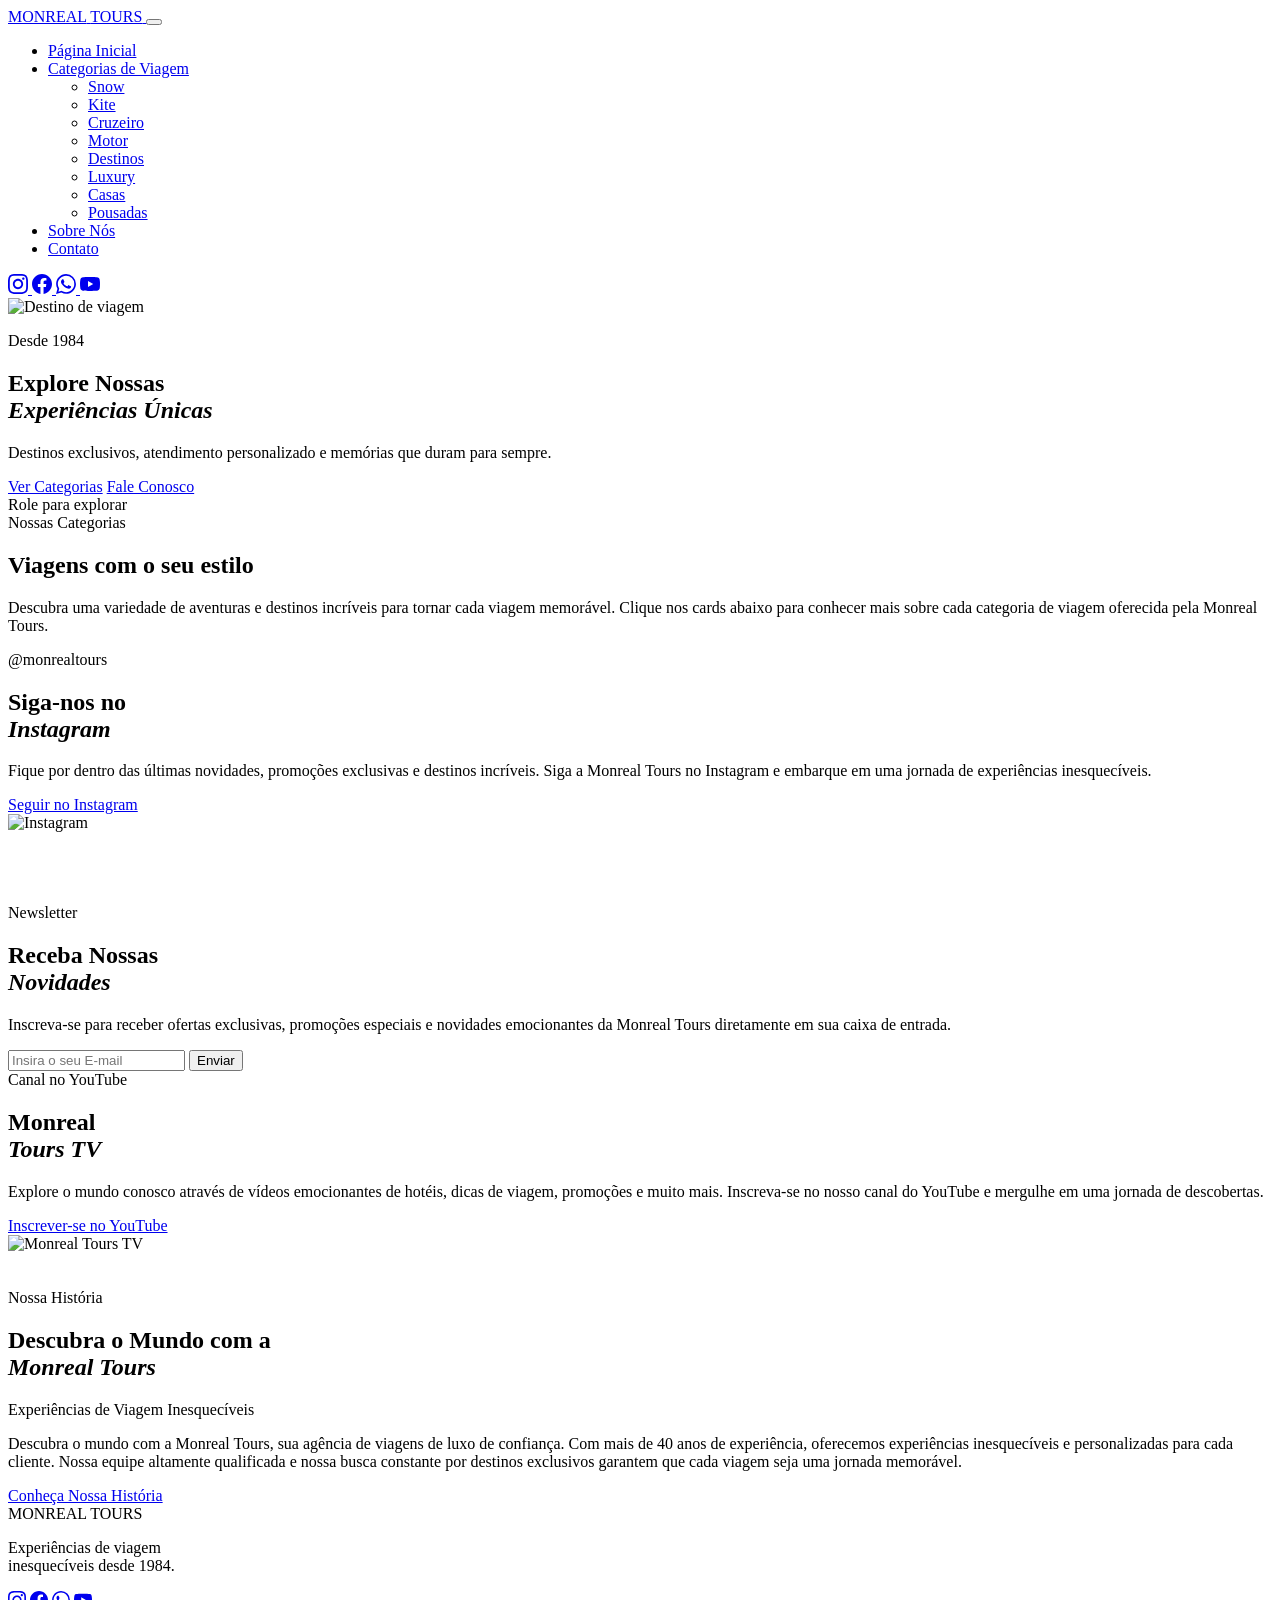
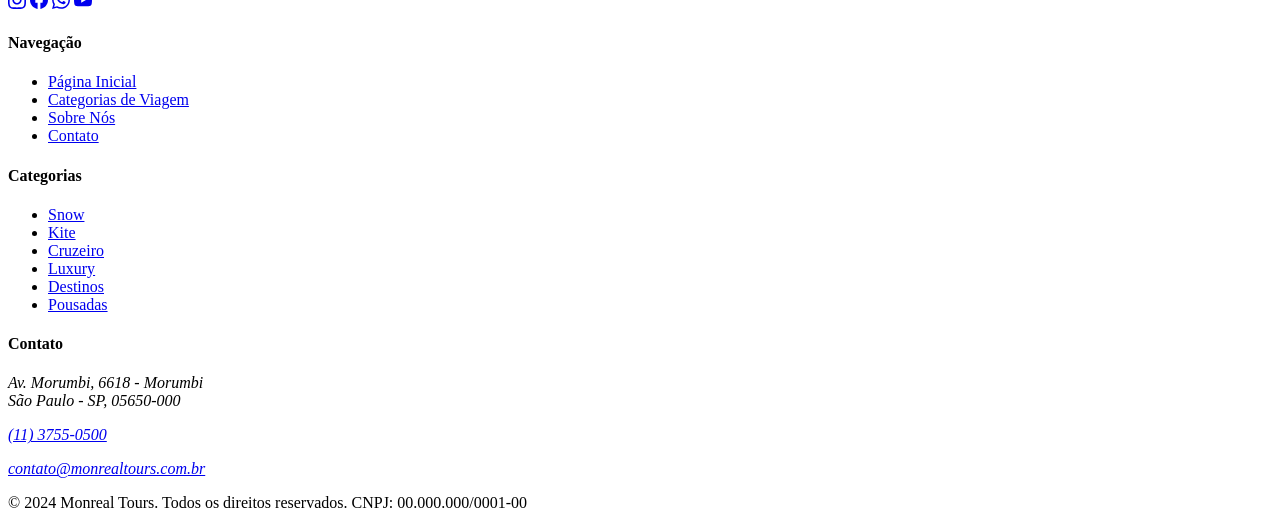
==== index.html @ c7194fc1 "Add files via upload" ====
<!DOCTYPE html>
<html lang="pt-BR">
<head>
  <meta charset="UTF-8" />
  <meta name="viewport" content="width=device-width, initial-scale=1.0" />
  <title>Monreal Tours – Experiências de Viagem Inesquecíveis</title>
  <link rel="preconnect" href="https://fonts.googleapis.com" />
  <link rel="preconnect" href="https://fonts.gstatic.com" crossorigin />
  <link href="https://fonts.googleapis.com/css2?family=Cormorant+Garamond:ital,wght@0,300;0,400;0,600;0,700;1,300;1,400&family=DM+Sans:opsz,wght@9..40,300;9..40,400;9..40,500;9..40,600&display=swap" rel="stylesheet" />
  <link rel="stylesheet" href="assets/css/style.css" />
</head>
<body>

  <!-- NAVBAR -->
  <nav class="navbar" id="navbar">
    <div class="nav-container">
      <a href="index.html" class="nav-logo">
        <span class="logo-text">MONREAL</span>
        <span class="logo-sub">TOURS</span>
      </a>
      <button class="nav-toggle" id="navToggle" aria-label="Menu">
        <span></span><span></span><span></span>
      </button>
      <ul class="nav-links" id="navLinks">
        <li><a href="index.html" class="active">Página Inicial</a></li>
        <li class="has-dropdown">
          <a href="categorias.html">Categorias de Viagem</a>
          <ul class="dropdown">
            <li><a href="categoria.html?cat=snow">Snow</a></li>
            <li><a href="categoria.html?cat=kite">Kite</a></li>
            <li><a href="categoria.html?cat=cruzeiro">Cruzeiro</a></li>
            <li><a href="categoria.html?cat=motor">Motor</a></li>
            <li><a href="categoria.html?cat=destinos">Destinos</a></li>
            <li><a href="categoria.html?cat=luxury">Luxury</a></li>
            <li><a href="categoria.html?cat=casas">Casas</a></li>
            <li><a href="categoria.html?cat=pousadas">Pousadas</a></li>
          </ul>
        </li>
        <li><a href="sobre.html">Sobre Nós</a></li>
        <li><a href="contato.html">Contato</a></li>
      </ul>
      <div class="nav-social">
        <a href="#" aria-label="Instagram" class="social-icon">
          <svg width="20" height="20" viewBox="0 0 24 24" fill="currentColor"><path d="M12 2.163c3.204 0 3.584.012 4.85.07 3.252.148 4.771 1.691 4.919 4.919.058 1.265.069 1.645.069 4.849 0 3.205-.012 3.584-.069 4.849-.149 3.225-1.664 4.771-4.919 4.919-1.266.058-1.644.07-4.85.07-3.204 0-3.584-.012-4.849-.07-3.26-.149-4.771-1.699-4.919-4.92-.058-1.265-.07-1.644-.07-4.849 0-3.204.013-3.583.07-4.849.149-3.227 1.664-4.771 4.919-4.919 1.266-.057 1.645-.069 4.849-.069zm0-2.163c-3.259 0-3.667.014-4.947.072-4.358.2-6.78 2.618-6.98 6.98-.059 1.281-.073 1.689-.073 4.948 0 3.259.014 3.668.072 4.948.2 4.358 2.618 6.78 6.98 6.98 1.281.058 1.689.072 4.948.072 3.259 0 3.668-.014 4.948-.072 4.354-.2 6.782-2.618 6.979-6.98.059-1.28.073-1.689.073-4.948 0-3.259-.014-3.667-.072-4.947-.196-4.354-2.617-6.78-6.979-6.98-1.281-.059-1.69-.073-4.949-.073zm0 5.838c-3.403 0-6.162 2.759-6.162 6.162s2.759 6.163 6.162 6.163 6.162-2.759 6.162-6.163c0-3.403-2.759-6.162-6.162-6.162zm0 10.162c-2.209 0-4-1.79-4-4 0-2.209 1.791-4 4-4s4 1.791 4 4c0 2.21-1.791 4-4 4zm6.406-11.845c-.796 0-1.441.645-1.441 1.44s.645 1.44 1.441 1.44c.795 0 1.439-.645 1.439-1.44s-.644-1.44-1.439-1.44z"/></svg>
        </a>
        <a href="#" aria-label="Facebook" class="social-icon">
          <svg width="20" height="20" viewBox="0 0 24 24" fill="currentColor"><path d="M24 12.073c0-6.627-5.373-12-12-12s-12 5.373-12 12c0 5.99 4.388 10.954 10.125 11.854v-8.385H7.078v-3.47h3.047V9.43c0-3.007 1.792-4.669 4.533-4.669 1.312 0 2.686.235 2.686.235v2.953H15.83c-1.491 0-1.956.925-1.956 1.874v2.25h3.328l-.532 3.47h-2.796v8.385C19.612 23.027 24 18.062 24 12.073z"/></svg>
        </a>
        <a href="https://wa.me/5511000000000" aria-label="WhatsApp" class="social-icon">
          <svg width="20" height="20" viewBox="0 0 24 24" fill="currentColor"><path d="M17.472 14.382c-.297-.149-1.758-.867-2.03-.967-.273-.099-.471-.148-.67.15-.197.297-.767.966-.94 1.164-.173.199-.347.223-.644.075-.297-.15-1.255-.463-2.39-1.475-.883-.788-1.48-1.761-1.653-2.059-.173-.297-.018-.458.13-.606.134-.133.298-.347.446-.52.149-.174.198-.298.298-.497.099-.198.05-.371-.025-.52-.075-.149-.669-1.612-.916-2.207-.242-.579-.487-.5-.669-.51-.173-.008-.371-.01-.57-.01-.198 0-.52.074-.792.372-.272.297-1.04 1.016-1.04 2.479 0 1.462 1.065 2.875 1.213 3.074.149.198 2.096 3.2 5.077 4.487.709.306 1.262.489 1.694.625.712.227 1.36.195 1.871.118.571-.085 1.758-.719 2.006-1.413.248-.694.248-1.289.173-1.413-.074-.124-.272-.198-.57-.347m-5.421 7.403h-.004a9.87 9.87 0 01-5.031-1.378l-.361-.214-3.741.982.998-3.648-.235-.374a9.86 9.86 0 01-1.51-5.26c.001-5.45 4.436-9.884 9.888-9.884 2.64 0 5.122 1.03 6.988 2.898a9.825 9.825 0 012.893 6.994c-.003 5.45-4.437 9.884-9.885 9.884m8.413-18.297A11.815 11.815 0 0012.05 0C5.495 0 .16 5.335.157 11.892c0 2.096.547 4.142 1.588 5.945L.057 24l6.305-1.654a11.882 11.882 0 005.683 1.448h.005c6.554 0 11.89-5.335 11.893-11.893a11.821 11.821 0 00-3.48-8.413z"/></svg>
        </a>
        <a href="#" aria-label="YouTube" class="social-icon">
          <svg width="20" height="20" viewBox="0 0 24 24" fill="currentColor"><path d="M23.495 6.205a3.007 3.007 0 0 0-2.088-2.088c-1.87-.501-9.396-.501-9.396-.501s-7.507-.01-9.396.501A3.007 3.007 0 0 0 .527 6.205a31.247 31.247 0 0 0-.522 5.805 31.247 31.247 0 0 0 .522 5.783 3.007 3.007 0 0 0 2.088 2.088c1.868.502 9.396.502 9.396.502s7.506 0 9.396-.502a3.007 3.007 0 0 0 2.088-2.088 31.247 31.247 0 0 0 .5-5.783 31.247 31.247 0 0 0-.5-5.805zM9.609 15.601V8.408l6.264 3.602z"/></svg>
        </a>
      </div>
    </div>
  </nav>

  <!-- HERO BANNER -->
  <section class="hero">
    <div class="hero-bg">
      <img src="https://images.unsplash.com/photo-1506905925346-21bda4d32df4?w=1800&q=80" alt="Destino de viagem" class="hero-img" />
      <div class="hero-overlay"></div>
    </div>
    <div class="hero-content">
      <p class="hero-eyebrow">Desde 1984</p>
      <h1 class="hero-title">Explore Nossas<br /><em>Experiências Únicas</em></h1>
      <p class="hero-subtitle">Destinos exclusivos, atendimento personalizado e memórias que duram para sempre.</p>
      <div class="hero-actions">
        <a href="categorias.html" class="btn btn-primary">Ver Categorias</a>
        <a href="contato.html" class="btn btn-ghost">Fale Conosco</a>
      </div>
    </div>
    <div class="hero-scroll-hint">
      <span>Role para explorar</span>
      <div class="scroll-line"></div>
    </div>
  </section>

  <!-- SECTION: ESTILOS DE VIAGEM -->
  <section class="section section-travel-styles">
    <div class="container">
      <div class="section-header">
        <div class="section-label">Nossas Categorias</div>
        <h2 class="section-title">Viagens com o seu estilo</h2>
        <p class="section-desc">Descubra uma variedade de aventuras e destinos incríveis para tornar cada viagem memorável. Clique nos cards abaixo para conhecer mais sobre cada categoria de viagem oferecida pela Monreal Tours.</p>
      </div>
      <div class="cards-grid" id="categoriesGrid">
        <!-- Cards populados via JS / futuramente via CMS -->
      </div>
    </div>
  </section>

  <!-- SECTION: INSTAGRAM -->
  <section class="section section-instagram">
    <div class="instagram-bg"></div>
    <div class="container">
      <div class="instagram-layout">
        <div class="instagram-text">
          <div class="section-label light">@monrealtours</div>
          <h2 class="section-title light">Siga-nos no<br /><em>Instagram</em></h2>
          <p class="section-desc light">Fique por dentro das últimas novidades, promoções exclusivas e destinos incríveis. Siga a Monreal Tours no Instagram e embarque em uma jornada de experiências inesquecíveis.</p>
          <a href="https://instagram.com/monrealtours" target="_blank" class="btn btn-outline-light">Seguir no Instagram</a>
        </div>
        <div class="instagram-mockup">
          <div class="phone-frame">
            <div class="phone-screen">
              <img src="https://images.unsplash.com/photo-1476514525535-07fb3b4ae5f1?w=400&q=80" alt="Instagram" />
            </div>
          </div>
          <div class="instagram-grid">
            <div class="ig-photo"><img src="https://images.unsplash.com/photo-1469521669194-babb45599def?w=300&q=80" alt="" /></div>
            <div class="ig-photo"><img src="https://images.unsplash.com/photo-1514890547357-a9ee288728e0?w=300&q=80" alt="" /></div>
            <div class="ig-photo"><img src="https://images.unsplash.com/photo-1488085061387-422e29b40080?w=300&q=80" alt="" /></div>
          </div>
        </div>
      </div>
    </div>
  </section>

  <!-- SECTION: NEWSLETTER -->
  <section class="section section-newsletter">
    <div class="newsletter-collage">
      <img src="https://images.unsplash.com/photo-1548574505-5e239809ee19?w=400&q=80" alt="" class="collage-img" style="--r:0deg;--x:0%;--y:10%" />
      <img src="https://images.unsplash.com/photo-1524492412937-b28074a5d7da?w=300&q=80" alt="" class="collage-img" style="--r:3deg;--x:5%;--y:0%" />
      <img src="https://images.unsplash.com/photo-1502602898657-3e91760cbb34?w=300&q=80" alt="" class="collage-img" style="--r:-2deg;--x:3%;--y:5%" />
    </div>
    <div class="newsletter-content">
      <div class="section-label">Newsletter</div>
      <h2 class="section-title">Receba Nossas<br /><em>Novidades</em></h2>
      <p class="section-desc">Inscreva-se para receber ofertas exclusivas, promoções especiais e novidades emocionantes da Monreal Tours diretamente em sua caixa de entrada.</p>
      <form class="newsletter-form" onsubmit="handleNewsletter(event)">
        <div class="form-row">
          <input type="email" placeholder="Insira o seu E-mail" required class="form-input" />
          <button type="submit" class="btn btn-primary">Enviar</button>
        </div>
      </form>
    </div>
  </section>

  <!-- SECTION: YOUTUBE -->
  <section class="section section-youtube">
    <div class="container">
      <div class="youtube-layout">
        <div class="youtube-text">
          <div class="section-label">Canal no YouTube</div>
          <h2 class="section-title">Monreal<br /><em>Tours TV</em></h2>
          <p class="section-desc">Explore o mundo conosco através de vídeos emocionantes de hotéis, dicas de viagem, promoções e muito mais. Inscreva-se no nosso canal do YouTube e mergulhe em uma jornada de descobertas.</p>
          <a href="https://youtube.com/@monrealtours" target="_blank" class="btn btn-primary">Inscrever-se no YouTube</a>
        </div>
        <div class="youtube-mockup">
          <div class="laptop-frame">
            <div class="laptop-screen">
              <img src="https://images.unsplash.com/photo-1611162616475-46b635cb6868?w=800&q=80" alt="Monreal Tours TV" />
              <div class="play-overlay">
                <div class="play-btn">
                  <svg width="32" height="32" viewBox="0 0 24 24" fill="white"><path d="M8 5v14l11-7z"/></svg>
                </div>
              </div>
            </div>
          </div>
        </div>
      </div>
    </div>
  </section>

  <!-- SECTION: SOBRE (CTA) -->
  <section class="section section-about-cta">
    <div class="container">
      <div class="about-cta-inner">
        <div class="section-label">Nossa História</div>
        <h2 class="section-title centered">Descubra o Mundo com a<br /><em>Monreal Tours</em></h2>
        <p class="section-subtitle centered">Experiências de Viagem Inesquecíveis</p>
        <p class="section-desc centered">Descubra o mundo com a Monreal Tours, sua agência de viagens de luxo de confiança. Com mais de 40 anos de experiência, oferecemos experiências inesquecíveis e personalizadas para cada cliente. Nossa equipe altamente qualificada e nossa busca constante por destinos exclusivos garantem que cada viagem seja uma jornada memorável.</p>
        <a href="sobre.html" class="btn btn-primary">Conheça Nossa História</a>
      </div>
    </div>
  </section>

  <!-- FOOTER -->
  <footer class="footer">
    <div class="footer-container">
      <div class="footer-brand">
        <div class="footer-logo">
          <span class="logo-text">MONREAL</span>
          <span class="logo-sub">TOURS</span>
        </div>
        <p class="footer-tagline">Experiências de viagem<br />inesquecíveis desde 1984.</p>
        <div class="footer-social">
          <a href="#" aria-label="Instagram" class="social-icon"><svg width="18" height="18" viewBox="0 0 24 24" fill="currentColor"><path d="M12 2.163c3.204 0 3.584.012 4.85.07 3.252.148 4.771 1.691 4.919 4.919.058 1.265.069 1.645.069 4.849 0 3.205-.012 3.584-.069 4.849-.149 3.225-1.664 4.771-4.919 4.919-1.266.058-1.644.07-4.85.07-3.204 0-3.584-.012-4.849-.07-3.26-.149-4.771-1.699-4.919-4.92-.058-1.265-.07-1.644-.07-4.849 0-3.204.013-3.583.07-4.849.149-3.227 1.664-4.771 4.919-4.919 1.266-.057 1.645-.069 4.849-.069zm0-2.163c-3.259 0-3.667.014-4.947.072-4.358.2-6.78 2.618-6.98 6.98-.059 1.281-.073 1.689-.073 4.948 0 3.259.014 3.668.072 4.948.2 4.358 2.618 6.78 6.98 6.98 1.281.058 1.689.072 4.948.072 3.259 0 3.668-.014 4.948-.072 4.354-.2 6.782-2.618 6.979-6.98.059-1.28.073-1.689.073-4.948 0-3.259-.014-3.667-.072-4.947-.196-4.354-2.617-6.78-6.979-6.98-1.281-.059-1.69-.073-4.949-.073zm0 5.838c-3.403 0-6.162 2.759-6.162 6.162s2.759 6.163 6.162 6.163 6.162-2.759 6.162-6.163c0-3.403-2.759-6.162-6.162-6.162zm0 10.162c-2.209 0-4-1.79-4-4 0-2.209 1.791-4 4-4s4 1.791 4 4c0 2.21-1.791 4-4 4zm6.406-11.845c-.796 0-1.441.645-1.441 1.44s.645 1.44 1.441 1.44c.795 0 1.439-.645 1.439-1.44s-.644-1.44-1.439-1.44z"/></svg></a>
          <a href="#" aria-label="Facebook" class="social-icon"><svg width="18" height="18" viewBox="0 0 24 24" fill="currentColor"><path d="M24 12.073c0-6.627-5.373-12-12-12s-12 5.373-12 12c0 5.99 4.388 10.954 10.125 11.854v-8.385H7.078v-3.47h3.047V9.43c0-3.007 1.792-4.669 4.533-4.669 1.312 0 2.686.235 2.686.235v2.953H15.83c-1.491 0-1.956.925-1.956 1.874v2.25h3.328l-.532 3.47h-2.796v8.385C19.612 23.027 24 18.062 24 12.073z"/></svg></a>
          <a href="https://wa.me/5511000000000" aria-label="WhatsApp" class="social-icon"><svg width="18" height="18" viewBox="0 0 24 24" fill="currentColor"><path d="M17.472 14.382c-.297-.149-1.758-.867-2.03-.967-.273-.099-.471-.148-.67.15-.197.297-.767.966-.94 1.164-.173.199-.347.223-.644.075-.297-.15-1.255-.463-2.39-1.475-.883-.788-1.48-1.761-1.653-2.059-.173-.297-.018-.458.13-.606.134-.133.298-.347.446-.52.149-.174.198-.298.298-.497.099-.198.05-.371-.025-.52-.075-.149-.669-1.612-.916-2.207-.242-.579-.487-.5-.669-.51-.173-.008-.371-.01-.57-.01-.198 0-.52.074-.792.372-.272.297-1.04 1.016-1.04 2.479 0 1.462 1.065 2.875 1.213 3.074.149.198 2.096 3.2 5.077 4.487.709.306 1.262.489 1.694.625.712.227 1.36.195 1.871.118.571-.085 1.758-.719 2.006-1.413.248-.694.248-1.289.173-1.413-.074-.124-.272-.198-.57-.347m-5.421 7.403h-.004a9.87 9.87 0 01-5.031-1.378l-.361-.214-3.741.982.998-3.648-.235-.374a9.86 9.86 0 01-1.51-5.26c.001-5.45 4.436-9.884 9.888-9.884 2.64 0 5.122 1.03 6.988 2.898a9.825 9.825 0 012.893 6.994c-.003 5.45-4.437 9.884-9.885 9.884m8.413-18.297A11.815 11.815 0 0012.05 0C5.495 0 .16 5.335.157 11.892c0 2.096.547 4.142 1.588 5.945L.057 24l6.305-1.654a11.882 11.882 0 005.683 1.448h.005c6.554 0 11.89-5.335 11.893-11.893a11.821 11.821 0 00-3.48-8.413z"/></svg></a>
          <a href="#" aria-label="YouTube" class="social-icon"><svg width="18" height="18" viewBox="0 0 24 24" fill="currentColor"><path d="M23.495 6.205a3.007 3.007 0 0 0-2.088-2.088c-1.87-.501-9.396-.501-9.396-.501s-7.507-.01-9.396.501A3.007 3.007 0 0 0 .527 6.205a31.247 31.247 0 0 0-.522 5.805 31.247 31.247 0 0 0 .522 5.783 3.007 3.007 0 0 0 2.088 2.088c1.868.502 9.396.502 9.396.502s7.506 0 9.396-.502a3.007 3.007 0 0 0 2.088-2.088 31.247 31.247 0 0 0 .5-5.783 31.247 31.247 0 0 0-.5-5.805zM9.609 15.601V8.408l6.264 3.602z"/></svg></a>
        </div>
      </div>
      <div class="footer-nav">
        <h4>Navegação</h4>
        <ul>
          <li><a href="index.html">Página Inicial</a></li>
          <li><a href="categorias.html">Categorias de Viagem</a></li>
          <li><a href="sobre.html">Sobre Nós</a></li>
          <li><a href="contato.html">Contato</a></li>
        </ul>
      </div>
      <div class="footer-nav">
        <h4>Categorias</h4>
        <ul>
          <li><a href="categoria.html?cat=snow">Snow</a></li>
          <li><a href="categoria.html?cat=kite">Kite</a></li>
          <li><a href="categoria.html?cat=cruzeiro">Cruzeiro</a></li>
          <li><a href="categoria.html?cat=luxury">Luxury</a></li>
          <li><a href="categoria.html?cat=destinos">Destinos</a></li>
          <li><a href="categoria.html?cat=pousadas">Pousadas</a></li>
        </ul>
      </div>
      <div class="footer-contact">
        <h4>Contato</h4>
        <address>
          <p>Av. Morumbi, 6618 - Morumbi<br />São Paulo - SP, 05650-000</p>
          <p><a href="tel:+551137550500">(11) 3755-0500</a></p>
          <p><a href="mailto:contato@monrealtours.com.br">contato@monrealtours.com.br</a></p>
        </address>
      </div>
    </div>
    <div class="footer-bottom">
      <p>© 2024 Monreal Tours. Todos os direitos reservados. CNPJ: 00.000.000/0001-00</p>
    </div>
  </footer>

  <script src="assets/js/data.js"></script>
  <script src="assets/js/main.js"></script>
</body>
</html>
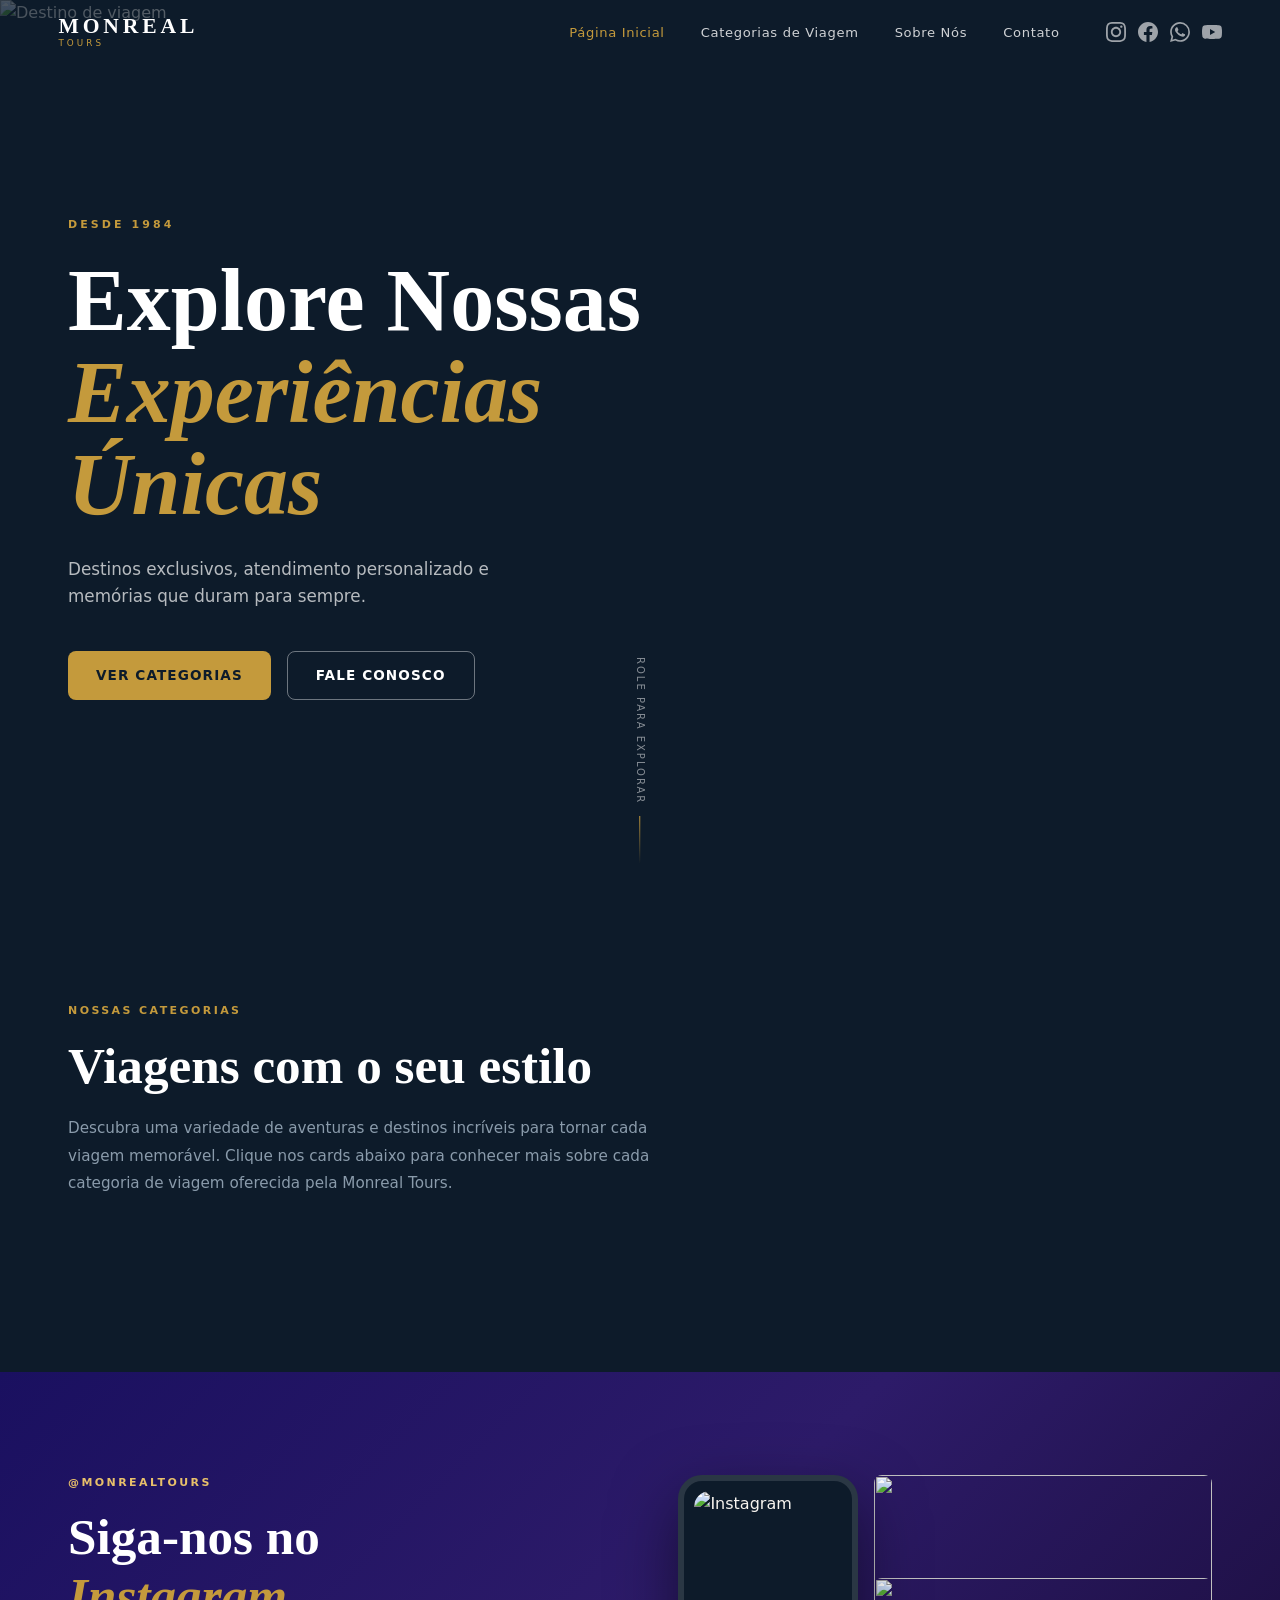
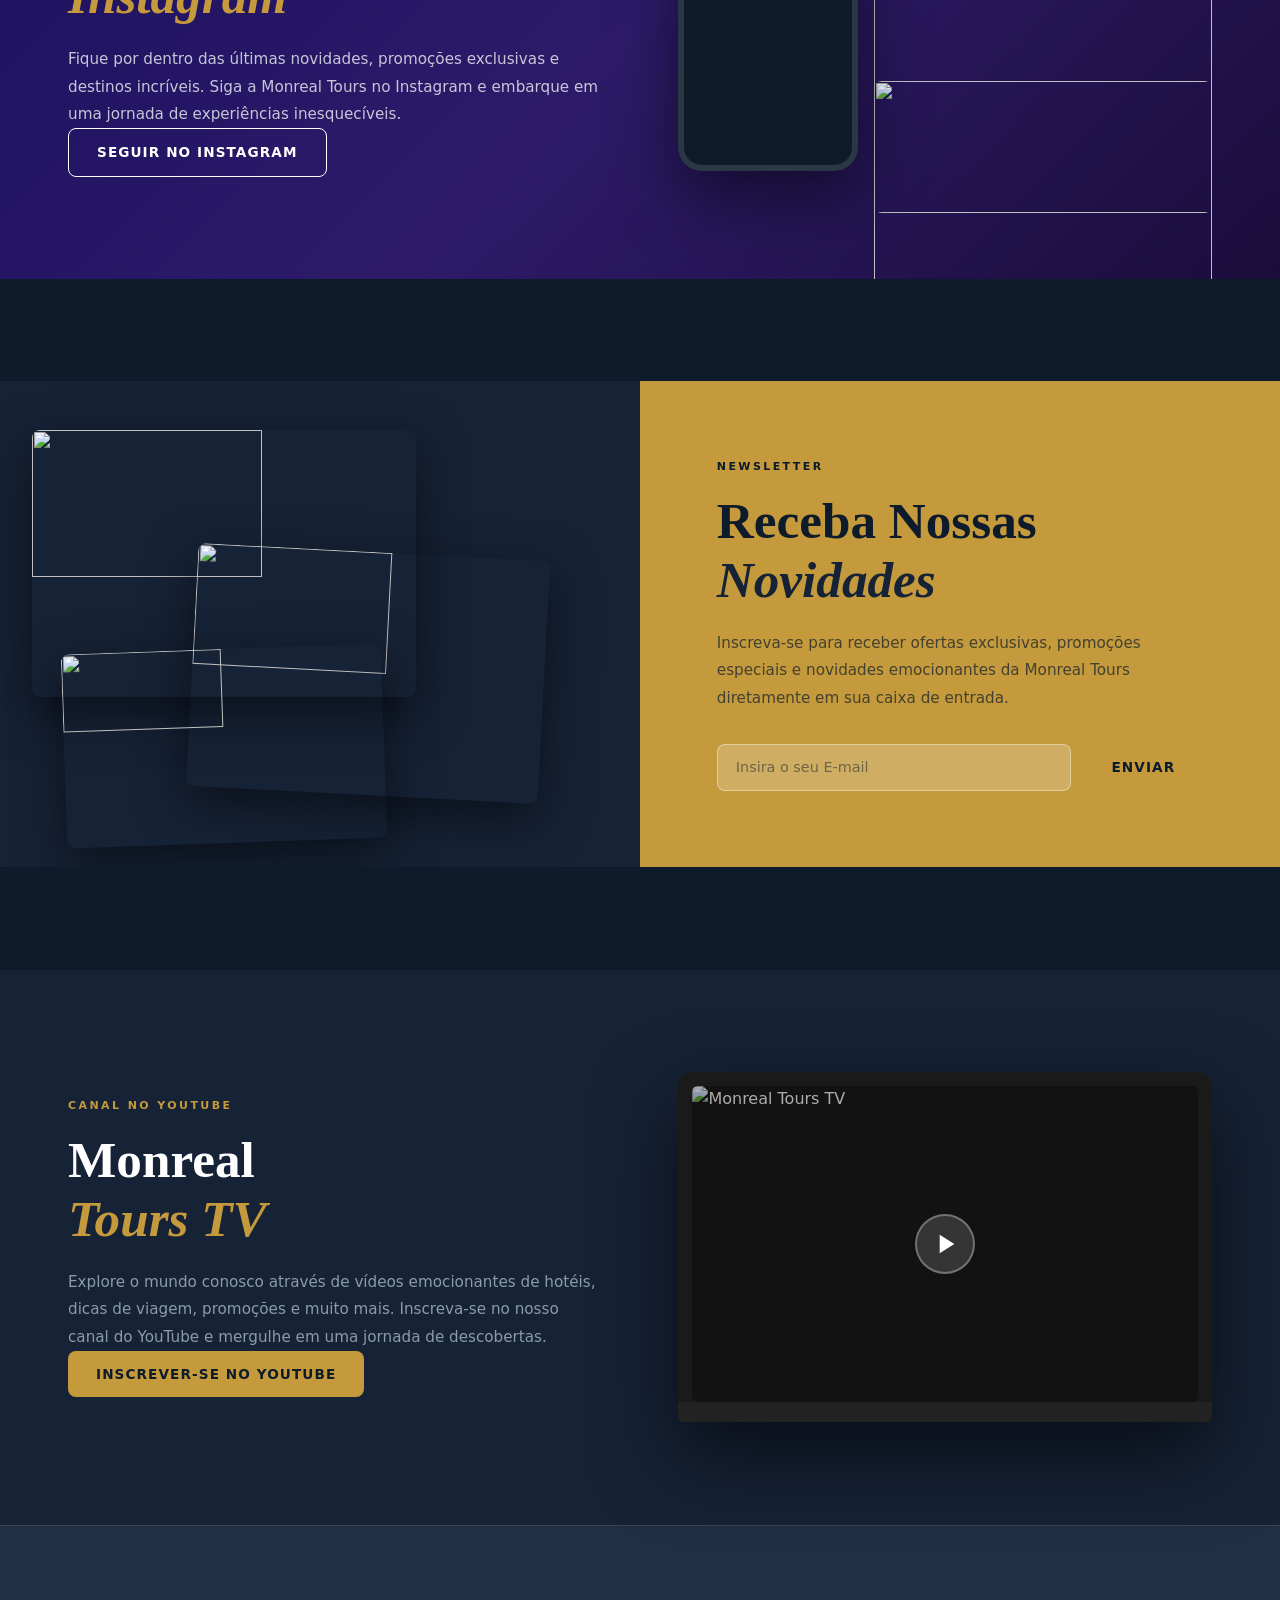
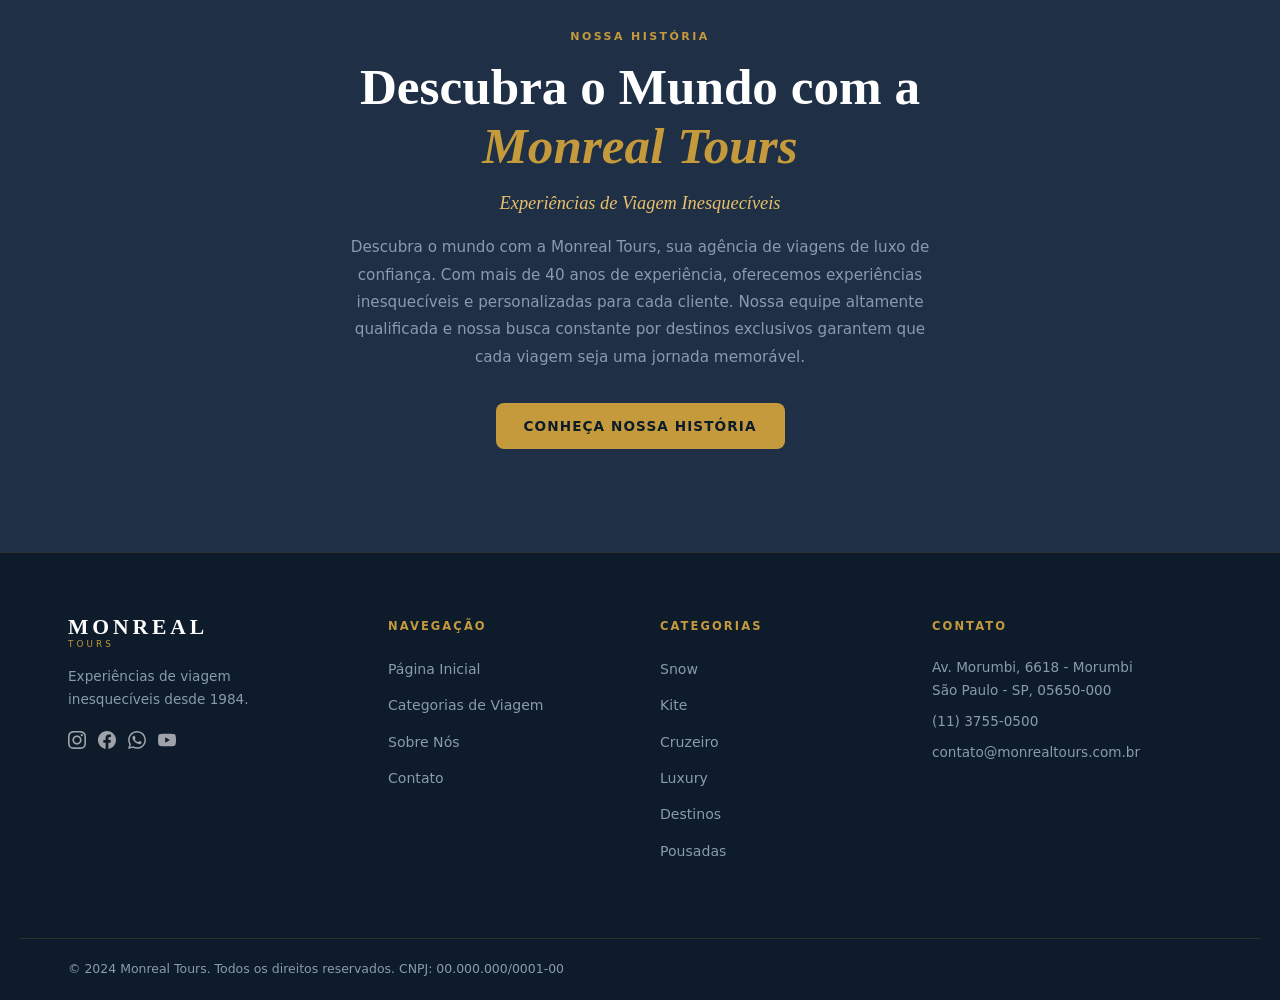
==== commit 688a32b7: "Update index.html" ====
--- a/index.html
+++ b/index.html
@@ -7,7 +7,7 @@
   <link rel="preconnect" href="https://fonts.googleapis.com" />
   <link rel="preconnect" href="https://fonts.gstatic.com" crossorigin />
   <link href="https://fonts.googleapis.com/css2?family=Cormorant+Garamond:ital,wght@0,300;0,400;0,600;0,700;1,300;1,400&family=DM+Sans:opsz,wght@9..40,300;9..40,400;9..40,500;9..40,600&display=swap" rel="stylesheet" />
-  <link rel="stylesheet" href="assets/css/style.css" />
+  <link rel="stylesheet" href="style.css" />
 </head>
 <body>
 
--- a/style.css
+++ b/style.css
@@ -0,0 +1,1325 @@
+/* =============================================
+   MONREAL TOURS — Main Stylesheet
+   Design: Luxury editorial, dark navy + gold
+   Fonts: Cormorant Garamond (display) + DM Sans (body)
+   ============================================= */
+
+/* ── TOKENS ─────────────────────────────────── */
+:root {
+  --navy:        #0D1B2A;
+  --navy-mid:    #162236;
+  --navy-light:  #1e2f46;
+  --gold:        #C49A3C;
+  --gold-light:  #E8C06A;
+  --gold-pale:   #F5E6C2;
+  --white:       #FFFFFF;
+  --off-white:   #F7F4EF;
+  --text-muted:  #8A9BAB;
+  --whatsapp:    #25D366;
+  --border:      rgba(196,154,60,0.18);
+
+  --font-display: 'Cormorant Garamond', Georgia, serif;
+  --font-body:    'DM Sans', system-ui, sans-serif;
+
+  --nav-h:       64px;
+  --max-w:       1240px;
+  --section-pad: clamp(64px, 8vw, 120px);
+  --radius:      8px;
+  --radius-lg:   16px;
+
+  --ease-out:    cubic-bezier(0.16, 1, 0.3, 1);
+}
+
+/* ── RESET ───────────────────────────────────── */
+*, *::before, *::after { box-sizing: border-box; margin: 0; padding: 0; }
+html { scroll-behavior: smooth; -webkit-text-size-adjust: 100%; }
+body {
+  font-family: var(--font-body);
+  background: var(--navy);
+  color: var(--off-white);
+  line-height: 1.65;
+  font-size: 16px;
+  overflow-x: hidden;
+}
+img { display: block; max-width: 100%; height: auto; }
+a { color: inherit; text-decoration: none; }
+button { cursor: pointer; border: none; background: none; font: inherit; }
+ul { list-style: none; }
+address { font-style: normal; }
+
+/* ── SCROLLBAR ───────────────────────────────── */
+::-webkit-scrollbar { width: 6px; }
+::-webkit-scrollbar-track { background: var(--navy); }
+::-webkit-scrollbar-thumb { background: var(--gold); border-radius: 3px; }
+
+/* ── LAYOUT UTILS ────────────────────────────── */
+.container {
+  max-width: var(--max-w);
+  margin: 0 auto;
+  padding: 0 clamp(16px, 4vw, 48px);
+}
+.section {
+  padding: var(--section-pad) 0;
+}
+
+/* ── TYPOGRAPHY ──────────────────────────────── */
+.section-label {
+  font-family: var(--font-body);
+  font-size: 11px;
+  font-weight: 600;
+  letter-spacing: 0.22em;
+  text-transform: uppercase;
+  color: var(--gold);
+  margin-bottom: 16px;
+}
+.section-label.light { color: var(--gold-light); }
+
+.section-title {
+  font-family: var(--font-display);
+  font-size: clamp(2rem, 4vw, 3.2rem);
+  font-weight: 600;
+  line-height: 1.15;
+  color: var(--white);
+  margin-bottom: 20px;
+}
+.section-title em {
+  font-style: italic;
+  color: var(--gold);
+}
+.section-title.light { color: var(--white); }
+.section-title.centered { text-align: center; }
+
+.section-subtitle {
+  font-family: var(--font-display);
+  font-size: 1.15rem;
+  font-style: italic;
+  color: var(--gold-light);
+  margin-bottom: 16px;
+}
+.section-subtitle.centered { text-align: center; }
+
+.section-desc {
+  font-size: 0.95rem;
+  color: var(--text-muted);
+  max-width: 600px;
+  line-height: 1.8;
+}
+.section-desc.light { color: rgba(255,255,255,0.75); }
+.section-desc.centered { text-align: center; margin: 0 auto; }
+
+.section-header {
+  margin-bottom: clamp(40px, 6vw, 72px);
+}
+
+/* ── BUTTONS ─────────────────────────────────── */
+.btn {
+  display: inline-flex;
+  align-items: center;
+  gap: 8px;
+  padding: 12px 28px;
+  border-radius: var(--radius);
+  font-family: var(--font-body);
+  font-size: 0.85rem;
+  font-weight: 600;
+  letter-spacing: 0.08em;
+  text-transform: uppercase;
+  transition: all 0.25s var(--ease-out);
+  white-space: nowrap;
+}
+.btn-primary {
+  background: var(--gold);
+  color: var(--navy);
+}
+.btn-primary:hover {
+  background: var(--gold-light);
+  transform: translateY(-2px);
+  box-shadow: 0 8px 24px rgba(196,154,60,0.35);
+}
+.btn-ghost {
+  background: transparent;
+  color: var(--white);
+  border: 1px solid rgba(255,255,255,0.4);
+}
+.btn-ghost:hover {
+  border-color: var(--gold);
+  color: var(--gold);
+}
+.btn-outline-light {
+  background: transparent;
+  color: var(--white);
+  border: 1.5px solid var(--white);
+}
+.btn-outline-light:hover {
+  background: var(--white);
+  color: var(--navy);
+}
+.btn-whatsapp {
+  background: var(--whatsapp);
+  color: var(--white);
+}
+.btn-whatsapp:hover {
+  background: #20bd5a;
+  transform: translateY(-2px);
+  box-shadow: 0 8px 24px rgba(37,211,102,0.35);
+}
+.btn.full-width { width: 100%; justify-content: center; }
+
+/* ── NAVBAR ──────────────────────────────────── */
+.navbar {
+  position: fixed;
+  top: 0; left: 0; right: 0;
+  z-index: 100;
+  height: var(--nav-h);
+  background: transparent;
+  transition: background 0.3s, box-shadow 0.3s;
+}
+.navbar.scrolled {
+  background: rgba(13,27,42,0.97);
+  box-shadow: 0 2px 24px rgba(0,0,0,0.4);
+  backdrop-filter: blur(12px);
+}
+.nav-container {
+  max-width: var(--max-w);
+  margin: 0 auto;
+  padding: 0 clamp(16px, 3vw, 40px);
+  height: 100%;
+  display: flex;
+  align-items: center;
+  gap: 32px;
+}
+.nav-logo {
+  display: flex;
+  flex-direction: column;
+  line-height: 1;
+  gap: 1px;
+  flex-shrink: 0;
+}
+.logo-text {
+  font-family: var(--font-display);
+  font-size: 1.35rem;
+  font-weight: 700;
+  letter-spacing: 0.18em;
+  color: var(--white);
+}
+.logo-sub {
+  font-family: var(--font-body);
+  font-size: 0.55rem;
+  letter-spacing: 0.35em;
+  color: var(--gold);
+  text-transform: uppercase;
+}
+.nav-links {
+  display: flex;
+  align-items: center;
+  gap: 8px;
+  margin-left: auto;
+}
+.nav-links li { position: relative; }
+.nav-links a {
+  font-size: 0.82rem;
+  font-weight: 500;
+  letter-spacing: 0.05em;
+  color: rgba(255,255,255,0.8);
+  padding: 8px 14px;
+  border-radius: 4px;
+  transition: color 0.2s;
+}
+.nav-links a:hover,
+.nav-links a.active { color: var(--gold); }
+
+/* Dropdown */
+.has-dropdown { position: relative; }
+.dropdown {
+  position: absolute;
+  top: calc(100% + 8px);
+  left: 0;
+  background: var(--navy-mid);
+  border: 1px solid var(--border);
+  border-radius: var(--radius);
+  padding: 8px 0;
+  min-width: 200px;
+  opacity: 0;
+  pointer-events: none;
+  transform: translateY(-8px);
+  transition: all 0.2s var(--ease-out);
+  z-index: 10;
+}
+.has-dropdown:hover .dropdown {
+  opacity: 1;
+  pointer-events: auto;
+  transform: translateY(0);
+}
+.dropdown li a {
+  display: block;
+  padding: 10px 20px;
+  font-size: 0.82rem;
+  color: rgba(255,255,255,0.75);
+  border-radius: 0;
+}
+.dropdown li a:hover { color: var(--gold); background: rgba(196,154,60,0.06); }
+
+.nav-social {
+  display: flex;
+  align-items: center;
+  gap: 12px;
+  flex-shrink: 0;
+}
+.social-icon {
+  color: rgba(255,255,255,0.6);
+  transition: color 0.2s;
+  display: flex;
+}
+.social-icon:hover { color: var(--gold); }
+
+.nav-toggle {
+  display: none;
+  flex-direction: column;
+  gap: 5px;
+  padding: 8px;
+  margin-left: auto;
+}
+.nav-toggle span {
+  display: block;
+  width: 22px;
+  height: 2px;
+  background: var(--white);
+  border-radius: 2px;
+  transition: all 0.25s;
+}
+
+/* ── HERO ────────────────────────────────────── */
+.hero {
+  position: relative;
+  height: 100vh;
+  min-height: 600px;
+  display: flex;
+  align-items: center;
+  overflow: hidden;
+}
+.hero-bg {
+  position: absolute;
+  inset: 0;
+}
+.hero-img {
+  width: 100%; height: 100%;
+  object-fit: cover;
+  animation: heroZoom 14s ease-in-out infinite alternate;
+}
+@keyframes heroZoom {
+  from { transform: scale(1); }
+  to   { transform: scale(1.06); }
+}
+.hero-overlay {
+  position: absolute;
+  inset: 0;
+  background: linear-gradient(
+    135deg,
+    rgba(13,27,42,0.75) 0%,
+    rgba(13,27,42,0.35) 60%,
+    rgba(13,27,42,0.5) 100%
+  );
+}
+.hero-content {
+  position: relative;
+  z-index: 2;
+  max-width: var(--max-w);
+  margin: 0 auto;
+  padding: calc(var(--nav-h) + 32px) clamp(16px, 4vw, 48px) 80px;
+  width: 100%;
+}
+.hero-eyebrow {
+  font-family: var(--font-body);
+  font-size: 11px;
+  font-weight: 600;
+  letter-spacing: 0.28em;
+  text-transform: uppercase;
+  color: var(--gold);
+  margin-bottom: 20px;
+  opacity: 0;
+  animation: fadeUp 0.8s 0.2s var(--ease-out) forwards;
+}
+.hero-title {
+  font-family: var(--font-display);
+  font-size: clamp(2.8rem, 7vw, 5.5rem);
+  font-weight: 600;
+  line-height: 1.05;
+  color: var(--white);
+  max-width: 720px;
+  margin-bottom: 24px;
+  opacity: 0;
+  animation: fadeUp 0.8s 0.4s var(--ease-out) forwards;
+}
+.hero-title em { color: var(--gold); font-style: italic; }
+.hero-subtitle {
+  font-size: 1.05rem;
+  color: rgba(255,255,255,0.7);
+  max-width: 480px;
+  margin-bottom: 40px;
+  opacity: 0;
+  animation: fadeUp 0.8s 0.6s var(--ease-out) forwards;
+}
+.hero-actions {
+  display: flex;
+  gap: 16px;
+  flex-wrap: wrap;
+  opacity: 0;
+  animation: fadeUp 0.8s 0.8s var(--ease-out) forwards;
+}
+.hero-scroll-hint {
+  position: absolute;
+  bottom: 36px;
+  left: 50%;
+  transform: translateX(-50%);
+  display: flex;
+  flex-direction: column;
+  align-items: center;
+  gap: 12px;
+  z-index: 2;
+  opacity: 0;
+  animation: fadeIn 1s 1.2s forwards;
+}
+.hero-scroll-hint span {
+  font-size: 10px;
+  letter-spacing: 0.2em;
+  text-transform: uppercase;
+  color: rgba(255,255,255,0.5);
+  writing-mode: vertical-rl;
+}
+.scroll-line {
+  width: 1px;
+  height: 48px;
+  background: linear-gradient(to bottom, var(--gold), transparent);
+  animation: scrollPulse 2s ease-in-out infinite;
+}
+@keyframes scrollPulse {
+  0%, 100% { opacity: 0.6; transform: scaleY(1); }
+  50% { opacity: 1; transform: scaleY(1.15); }
+}
+
+/* ── PAGE HERO ───────────────────────────────── */
+.page-hero {
+  position: relative;
+  height: 320px;
+  display: flex;
+  align-items: flex-end;
+  overflow: hidden;
+}
+.page-hero-tall { height: 420px; }
+.page-hero-bg {
+  position: absolute;
+  inset: 0;
+}
+.page-hero-bg img {
+  width: 100%; height: 100%;
+  object-fit: cover;
+}
+.page-hero-overlay {
+  position: absolute;
+  inset: 0;
+  background: linear-gradient(to top, rgba(13,27,42,0.85) 0%, rgba(13,27,42,0.3) 60%);
+}
+.page-hero-content {
+  position: relative;
+  z-index: 2;
+  width: 100%;
+  max-width: var(--max-w);
+  margin: 0 auto;
+  padding: 0 clamp(16px, 4vw, 48px) clamp(32px, 5vw, 56px);
+}
+.page-hero-content h1 {
+  font-family: var(--font-display);
+  font-size: clamp(2rem, 5vw, 3.8rem);
+  font-weight: 600;
+  line-height: 1.1;
+  color: var(--white);
+  margin-bottom: 8px;
+}
+.page-hero-content h1 em { color: var(--gold); font-style: italic; }
+.page-hero-content p {
+  font-size: 0.95rem;
+  color: rgba(255,255,255,0.65);
+}
+.breadcrumb {
+  display: flex;
+  align-items: center;
+  gap: 6px;
+  font-size: 0.78rem;
+  color: rgba(255,255,255,0.5);
+  margin-bottom: 16px;
+}
+.breadcrumb a { color: rgba(255,255,255,0.6); transition: color 0.2s; }
+.breadcrumb a:hover { color: var(--gold); }
+.breadcrumb span { color: rgba(255,255,255,0.4); }
+
+/* ── CARDS GRID (Home) ───────────────────────── */
+.cards-grid {
+  display: grid;
+  grid-template-columns: repeat(4, 1fr);
+  gap: 20px;
+}
+.category-card {
+  position: relative;
+  border-radius: var(--radius-lg);
+  overflow: hidden;
+  aspect-ratio: 4/5;
+  cursor: pointer;
+  transition: transform 0.35s var(--ease-out);
+}
+.category-card:hover { transform: translateY(-6px); }
+.category-card img {
+  width: 100%; height: 100%;
+  object-fit: cover;
+  transition: transform 0.6s var(--ease-out);
+}
+.category-card:hover img { transform: scale(1.05); }
+.category-card-overlay {
+  position: absolute;
+  inset: 0;
+  background: linear-gradient(to top, rgba(13,27,42,0.9) 0%, rgba(13,27,42,0.1) 60%);
+}
+.category-card-body {
+  position: absolute;
+  bottom: 0; left: 0; right: 0;
+  padding: 20px;
+}
+.category-card-name {
+  font-family: var(--font-display);
+  font-size: 1.15rem;
+  font-weight: 600;
+  color: var(--white);
+  margin-bottom: 4px;
+}
+.category-card-sub {
+  font-size: 0.75rem;
+  color: var(--gold-light);
+  margin-bottom: 12px;
+}
+.category-card-link {
+  font-size: 0.75rem;
+  font-weight: 600;
+  letter-spacing: 0.08em;
+  text-transform: uppercase;
+  color: var(--gold);
+  display: flex;
+  align-items: center;
+  gap: 6px;
+  transition: gap 0.2s;
+}
+.category-card:hover .category-card-link { gap: 10px; }
+.category-card-link::after { content: '→'; }
+
+/* ── CATEGORIES FULL GRID (categorias.html) ──── */
+.categories-grid {
+  display: grid;
+  grid-template-columns: repeat(2, 1fr);
+  gap: 24px;
+}
+.category-wide-card {
+  position: relative;
+  border-radius: var(--radius-lg);
+  overflow: hidden;
+  height: 200px;
+  cursor: pointer;
+  transition: transform 0.35s var(--ease-out);
+}
+.category-wide-card:hover { transform: translateY(-4px); }
+.category-wide-card img {
+  width: 100%; height: 100%;
+  object-fit: cover;
+  transition: transform 0.6s var(--ease-out);
+}
+.category-wide-card:hover img { transform: scale(1.04); }
+.category-wide-card-overlay {
+  position: absolute;
+  inset: 0;
+  background: linear-gradient(to right, rgba(13,27,42,0.85) 0%, rgba(13,27,42,0.3) 100%);
+}
+.category-wide-card-body {
+  position: absolute;
+  inset: 0;
+  display: flex;
+  flex-direction: column;
+  justify-content: center;
+  padding: 32px;
+}
+.category-wide-card-name {
+  font-family: var(--font-display);
+  font-size: 1.6rem;
+  font-weight: 700;
+  color: var(--white);
+  margin-bottom: 6px;
+}
+.category-wide-card-desc {
+  font-size: 0.82rem;
+  color: rgba(255,255,255,0.7);
+  max-width: 280px;
+  line-height: 1.5;
+  margin-bottom: 16px;
+}
+.category-wide-card-cta {
+  font-size: 0.75rem;
+  font-weight: 600;
+  letter-spacing: 0.1em;
+  text-transform: uppercase;
+  color: var(--gold);
+  display: flex;
+  align-items: center;
+  gap: 6px;
+}
+.category-wide-card:hover .category-wide-card-cta { gap: 10px; }
+.category-wide-card-cta::after { content: '→'; transition: margin 0.2s; }
+
+/* ── PRODUCTS GRID ───────────────────────────── */
+.products-grid {
+  display: grid;
+  grid-template-columns: repeat(2, 1fr);
+  gap: 28px;
+}
+.product-card {
+  background: var(--navy-mid);
+  border: 1px solid var(--border);
+  border-radius: var(--radius-lg);
+  overflow: hidden;
+  transition: transform 0.3s var(--ease-out), box-shadow 0.3s;
+  cursor: pointer;
+}
+.product-card:hover {
+  transform: translateY(-6px);
+  box-shadow: 0 20px 48px rgba(0,0,0,0.4);
+}
+.product-card-img {
+  aspect-ratio: 16/9;
+  overflow: hidden;
+}
+.product-card-img img {
+  width: 100%; height: 100%;
+  object-fit: cover;
+  transition: transform 0.5s var(--ease-out);
+}
+.product-card:hover .product-card-img img { transform: scale(1.05); }
+.product-card-body { padding: 24px; }
+.product-card-brand {
+  font-size: 0.72rem;
+  font-weight: 600;
+  letter-spacing: 0.15em;
+  text-transform: uppercase;
+  color: var(--gold);
+  margin-bottom: 6px;
+}
+.product-card-title {
+  font-family: var(--font-display);
+  font-size: 1.3rem;
+  font-weight: 600;
+  color: var(--white);
+  margin-bottom: 10px;
+}
+.product-card-desc {
+  font-size: 0.85rem;
+  color: var(--text-muted);
+  line-height: 1.7;
+  margin-bottom: 20px;
+  display: -webkit-box;
+  -webkit-line-clamp: 3;
+  -webkit-box-orient: vertical;
+  overflow: hidden;
+}
+.product-card-footer {
+  display: flex;
+  align-items: center;
+  justify-content: space-between;
+}
+.product-card-cta {
+  font-size: 0.8rem;
+  font-weight: 600;
+  letter-spacing: 0.08em;
+  text-transform: uppercase;
+  color: var(--gold);
+  display: flex;
+  align-items: center;
+  gap: 6px;
+  transition: gap 0.2s;
+}
+.product-card:hover .product-card-cta { gap: 10px; }
+.product-card-cta::after { content: '→'; }
+
+/* ── INSTAGRAM SECTION ───────────────────────── */
+.section-instagram {
+  position: relative;
+  padding: var(--section-pad) 0;
+  overflow: hidden;
+}
+.instagram-bg {
+  position: absolute;
+  inset: 0;
+  background: linear-gradient(135deg, #1A1060 0%, #2D1B69 50%, #1a0d3a 100%);
+  z-index: 0;
+}
+.section-instagram .container { position: relative; z-index: 1; }
+.instagram-layout {
+  display: grid;
+  grid-template-columns: 1fr 1fr;
+  gap: clamp(40px, 6vw, 80px);
+  align-items: center;
+}
+.instagram-mockup {
+  position: relative;
+  display: flex;
+  align-items: flex-start;
+  gap: 16px;
+}
+.phone-frame {
+  width: 180px;
+  flex-shrink: 0;
+  background: var(--navy);
+  border-radius: 24px;
+  padding: 10px;
+  border: 6px solid rgba(255,255,255,0.12);
+  position: relative;
+  z-index: 2;
+  box-shadow: 0 24px 64px rgba(0,0,0,0.5);
+}
+.phone-screen {
+  border-radius: 16px;
+  overflow: hidden;
+  aspect-ratio: 9/16;
+}
+.phone-screen img {
+  width: 100%; height: 100%;
+  object-fit: cover;
+}
+.instagram-grid {
+  display: grid;
+  grid-template-rows: repeat(3, 1fr);
+  gap: 8px;
+  flex: 1;
+  max-height: 300px;
+}
+.ig-photo {
+  border-radius: var(--radius);
+  overflow: hidden;
+  aspect-ratio: 1;
+}
+.ig-photo img {
+  width: 100%; height: 100%;
+  object-fit: cover;
+  transition: transform 0.4s;
+}
+.ig-photo:hover img { transform: scale(1.06); }
+
+/* ── NEWSLETTER SECTION ──────────────────────── */
+.section-newsletter {
+  display: grid;
+  grid-template-columns: 1fr 1fr;
+  min-height: 480px;
+  overflow: hidden;
+}
+.newsletter-collage {
+  position: relative;
+  background: var(--navy-mid);
+  overflow: hidden;
+}
+.collage-img {
+  position: absolute;
+  width: 65%;
+  height: auto;
+  border-radius: var(--radius);
+  object-fit: cover;
+  box-shadow: 0 16px 48px rgba(0,0,0,0.5);
+}
+.collage-img:nth-child(1) {
+  top: 10%; left: 5%;
+  width: 60%; height: 55%;
+  object-fit: cover;
+  transform: rotate(var(--r));
+}
+.collage-img:nth-child(2) {
+  top: 35%; left: 30%;
+  width: 55%; height: 50%;
+  object-fit: cover;
+  transform: rotate(var(--r));
+}
+.collage-img:nth-child(3) {
+  top: 55%; left: 10%;
+  width: 50%; height: 40%;
+  object-fit: cover;
+  transform: rotate(var(--r));
+}
+.newsletter-content {
+  background: var(--gold);
+  padding: clamp(40px, 6vw, 80px);
+  display: flex;
+  flex-direction: column;
+  justify-content: center;
+}
+.newsletter-content .section-label { color: var(--navy); }
+.newsletter-content .section-title { color: var(--navy); }
+.newsletter-content .section-title em { color: var(--navy-mid); }
+.newsletter-content .section-desc { color: rgba(13,27,42,0.7); }
+
+.newsletter-form { margin-top: 32px; }
+.form-row {
+  display: flex;
+  gap: 12px;
+}
+.form-input {
+  flex: 1;
+  background: rgba(255,255,255,0.2);
+  border: 1.5px solid rgba(255,255,255,0.4);
+  border-radius: var(--radius);
+  padding: 14px 18px;
+  font-family: var(--font-body);
+  font-size: 0.9rem;
+  color: var(--navy);
+  outline: none;
+  transition: border-color 0.2s, background 0.2s;
+}
+.form-input::placeholder { color: rgba(13,27,42,0.5); }
+.form-input:focus {
+  border-color: var(--navy);
+  background: rgba(255,255,255,0.35);
+}
+
+/* Dark forms */
+.product-form-card .form-input,
+.contact-grid .form-input {
+  background: var(--navy-light);
+  border-color: var(--border);
+  color: var(--white);
+}
+.product-form-card .form-input::placeholder,
+.contact-grid .form-input::placeholder { color: var(--text-muted); }
+.product-form-card .form-input:focus,
+.contact-grid .form-input:focus {
+  border-color: var(--gold);
+  background: rgba(196,154,60,0.06);
+}
+textarea.form-input { resize: vertical; min-height: 120px; }
+.form-select {
+  appearance: none;
+  background-image: url("data:image/svg+xml,%3Csvg xmlns='http://www.w3.org/2000/svg' width='12' height='8' viewBox='0 0 12 8'%3E%3Cpath d='M1 1l5 5 5-5' stroke='%23C49A3C' stroke-width='1.5' fill='none'/%3E%3C/svg%3E");
+  background-repeat: no-repeat;
+  background-position: right 16px center;
+}
+.form-group {
+  display: flex;
+  flex-direction: column;
+  gap: 8px;
+  margin-bottom: 20px;
+}
+.form-group label {
+  font-size: 0.8rem;
+  font-weight: 500;
+  color: var(--text-muted);
+  letter-spacing: 0.04em;
+}
+
+/* ── YOUTUBE SECTION ─────────────────────────── */
+.section-youtube { background: var(--navy-mid); }
+.youtube-layout {
+  display: grid;
+  grid-template-columns: 1fr 1fr;
+  gap: clamp(40px, 6vw, 80px);
+  align-items: center;
+}
+.laptop-frame {
+  background: #1a1a1a;
+  border-radius: 14px 14px 0 0;
+  padding: 14px 14px 0;
+  box-shadow: 0 32px 80px rgba(0,0,0,0.6);
+  position: relative;
+}
+.laptop-frame::after {
+  content: '';
+  display: block;
+  height: 20px;
+  background: #222;
+  border-radius: 0 0 6px 6px;
+  margin: 0 -14px;
+}
+.laptop-screen {
+  border-radius: 6px;
+  overflow: hidden;
+  aspect-ratio: 16/10;
+  position: relative;
+}
+.laptop-screen img { width: 100%; height: 100%; object-fit: cover; }
+.play-overlay {
+  position: absolute;
+  inset: 0;
+  display: flex;
+  align-items: center;
+  justify-content: center;
+  background: rgba(0,0,0,0.3);
+}
+.play-btn {
+  width: 60px; height: 60px;
+  background: rgba(255,255,255,0.15);
+  border-radius: 50%;
+  display: flex;
+  align-items: center;
+  justify-content: center;
+  backdrop-filter: blur(4px);
+  border: 2px solid rgba(255,255,255,0.3);
+  transition: background 0.2s;
+  cursor: pointer;
+}
+.play-btn:hover { background: rgba(255,255,255,0.25); }
+
+/* ── ABOUT CTA ───────────────────────────────── */
+.section-about-cta {
+  background: var(--navy-light);
+  border-top: 1px solid var(--border);
+}
+.about-cta-inner {
+  max-width: 680px;
+  margin: 0 auto;
+  text-align: center;
+  display: flex;
+  flex-direction: column;
+  align-items: center;
+  gap: 0;
+}
+.about-cta-inner .section-label { margin-bottom: 12px; }
+.about-cta-inner .section-title { margin-bottom: 12px; }
+.about-cta-inner .section-desc { margin-bottom: 32px; }
+
+/* ── PRODUCT DETAIL ──────────────────────────── */
+.section-product-detail { background: var(--navy); }
+.product-detail-grid {
+  display: grid;
+  grid-template-columns: 1fr 1fr;
+  gap: clamp(40px, 5vw, 72px);
+  align-items: start;
+}
+.product-brand {
+  font-size: 0.75rem;
+  font-weight: 700;
+  letter-spacing: 0.2em;
+  text-transform: uppercase;
+  color: var(--gold);
+  margin-bottom: 8px;
+}
+.product-title {
+  font-family: var(--font-display);
+  font-size: clamp(1.8rem, 3.5vw, 2.8rem);
+  font-weight: 600;
+  color: var(--white);
+  margin-bottom: 20px;
+  line-height: 1.1;
+}
+.product-desc {
+  font-size: 0.95rem;
+  color: var(--text-muted);
+  line-height: 1.85;
+  margin-bottom: 32px;
+}
+.product-form-card {
+  background: var(--navy-mid);
+  border: 1px solid var(--border);
+  border-radius: var(--radius-lg);
+  padding: 36px;
+}
+.product-form-card h2 {
+  font-family: var(--font-display);
+  font-size: 1.6rem;
+  color: var(--white);
+  margin-bottom: 6px;
+}
+.product-form-card > p {
+  font-size: 0.85rem;
+  color: var(--text-muted);
+  margin-bottom: 28px;
+}
+.whatsapp-cta {
+  margin-top: 28px;
+  padding-top: 24px;
+  border-top: 1px solid var(--border);
+}
+.whatsapp-cta p { font-size: 0.85rem; color: var(--white); margin-bottom: 6px; }
+.whatsapp-cta .whatsapp-sub { color: var(--text-muted); margin-bottom: 16px; }
+
+/* ── GALLERY ─────────────────────────────────── */
+.section-gallery { background: var(--navy-mid); }
+.gallery-grid {
+  display: grid;
+  grid-template-columns: repeat(3, 1fr);
+  gap: 12px;
+  margin-top: 40px;
+}
+.gallery-grid-item {
+  border-radius: var(--radius);
+  overflow: hidden;
+  aspect-ratio: 4/3;
+  cursor: pointer;
+}
+.gallery-grid-item img {
+  width: 100%; height: 100%;
+  object-fit: cover;
+  transition: transform 0.4s var(--ease-out);
+}
+.gallery-grid-item:hover img { transform: scale(1.05); }
+
+/* ── ABOUT PAGE ──────────────────────────────── */
+.section-about-intro { background: var(--navy); }
+.about-intro-grid {
+  display: grid;
+  grid-template-columns: 340px 1fr;
+  gap: clamp(40px, 5vw, 80px);
+  align-items: start;
+}
+.about-logo-display {
+  display: flex;
+  flex-direction: column;
+  align-items: flex-start;
+  gap: 2px;
+  margin-bottom: 40px;
+  padding: 32px;
+  background: var(--navy-mid);
+  border: 1px solid var(--border);
+  border-radius: var(--radius-lg);
+}
+.about-logo-display .logo-text { font-size: 2rem; }
+.about-logo-display .logo-sub { font-size: 0.7rem; }
+.about-since {
+  margin-top: 16px;
+  font-size: 0.75rem;
+  letter-spacing: 0.18em;
+  text-transform: uppercase;
+  color: var(--text-muted);
+  border-top: 1px solid var(--border);
+  padding-top: 16px;
+  width: 100%;
+}
+.about-stats {
+  display: grid;
+  gap: 20px;
+}
+.stat {
+  display: flex;
+  flex-direction: column;
+  gap: 4px;
+}
+.stat-num {
+  font-family: var(--font-display);
+  font-size: 2.4rem;
+  font-weight: 700;
+  color: var(--gold);
+  line-height: 1;
+}
+.stat-label {
+  font-size: 0.8rem;
+  color: var(--text-muted);
+  letter-spacing: 0.04em;
+}
+.about-text p {
+  font-size: 0.93rem;
+  color: var(--text-muted);
+  line-height: 1.85;
+  margin-bottom: 20px;
+}
+
+.section-values { background: var(--navy-mid); }
+.values-grid {
+  display: grid;
+  grid-template-columns: repeat(4, 1fr);
+  gap: 24px;
+  margin-top: 48px;
+}
+.value-card {
+  background: var(--navy-light);
+  border: 1px solid var(--border);
+  border-radius: var(--radius-lg);
+  padding: 32px 24px;
+  text-align: center;
+  transition: transform 0.3s var(--ease-out), box-shadow 0.3s;
+}
+.value-card:hover {
+  transform: translateY(-4px);
+  box-shadow: 0 12px 40px rgba(0,0,0,0.3);
+  border-color: var(--gold);
+}
+.value-icon {
+  width: 56px; height: 56px;
+  background: rgba(196,154,60,0.1);
+  border: 1px solid var(--border);
+  border-radius: 50%;
+  display: flex;
+  align-items: center;
+  justify-content: center;
+  margin: 0 auto 20px;
+  color: var(--gold);
+}
+.value-card h3 {
+  font-family: var(--font-display);
+  font-size: 1.1rem;
+  font-weight: 600;
+  color: var(--white);
+  margin-bottom: 10px;
+}
+.value-card p {
+  font-size: 0.85rem;
+  color: var(--text-muted);
+  line-height: 1.7;
+}
+
+/* ── CONTACT PAGE ────────────────────────────── */
+.section-contact { background: var(--navy); }
+.contact-grid {
+  display: grid;
+  grid-template-columns: 1fr 1fr;
+  gap: clamp(40px, 5vw, 80px);
+  align-items: start;
+}
+.contact-form-col h2 {
+  font-family: var(--font-display);
+  font-size: 2rem;
+  color: var(--white);
+  margin-bottom: 8px;
+}
+.contact-form-col > p {
+  font-size: 0.9rem;
+  color: var(--text-muted);
+  margin-bottom: 32px;
+}
+.form-success {
+  display: flex;
+  align-items: center;
+  gap: 12px;
+  background: rgba(37,211,102,0.1);
+  border: 1px solid rgba(37,211,102,0.3);
+  border-radius: var(--radius);
+  padding: 16px 20px;
+  color: var(--whatsapp);
+  font-size: 0.9rem;
+  margin-top: 16px;
+}
+.contact-whatsapp-card,
+.contact-social-card,
+.contact-address-card {
+  background: var(--navy-mid);
+  border: 1px solid var(--border);
+  border-radius: var(--radius-lg);
+  padding: 28px;
+  margin-bottom: 20px;
+  display: flex;
+  gap: 20px;
+  align-items: flex-start;
+}
+.contact-social-card,
+.contact-address-card { flex-direction: column; gap: 16px; }
+.whatsapp-icon-big {
+  width: 56px; height: 56px;
+  background: var(--whatsapp);
+  border-radius: 12px;
+  display: flex;
+  align-items: center;
+  justify-content: center;
+  flex-shrink: 0;
+}
+.contact-whatsapp-card h3,
+.contact-social-card h3,
+.contact-address-card h3 {
+  font-family: var(--font-display);
+  font-size: 1.1rem;
+  font-weight: 600;
+  color: var(--white);
+  margin-bottom: 8px;
+}
+.contact-whatsapp-card p,
+.contact-address-card address p {
+  font-size: 0.85rem;
+  color: var(--text-muted);
+  line-height: 1.7;
+  margin-bottom: 16px;
+}
+.contact-whatsapp-card .btn { margin-top: 4px; }
+.contact-social-links {
+  display: flex;
+  gap: 16px;
+}
+.contact-social-item {
+  display: flex;
+  flex-direction: column;
+  align-items: center;
+  gap: 6px;
+  color: var(--text-muted);
+  font-size: 0.75rem;
+  transition: color 0.2s;
+}
+.contact-social-item:hover { color: var(--gold); }
+.contact-address-card address p {
+  display: flex;
+  align-items: flex-start;
+  gap: 10px;
+  margin-bottom: 12px;
+}
+.contact-address-card svg { margin-top: 2px; color: var(--gold); flex-shrink: 0; }
+.contact-address-card a { color: var(--text-muted); transition: color 0.2s; }
+.contact-address-card a:hover { color: var(--gold); }
+
+/* ── FOOTER ──────────────────────────────────── */
+.footer {
+  background: var(--navy);
+  border-top: 1px solid var(--border);
+}
+.footer-container {
+  max-width: var(--max-w);
+  margin: 0 auto;
+  padding: clamp(40px, 6vw, 64px) clamp(16px, 4vw, 48px);
+  display: grid;
+  grid-template-columns: 280px 1fr 1fr 280px;
+  gap: 40px;
+}
+.footer-logo {
+  display: flex;
+  flex-direction: column;
+  line-height: 1;
+  gap: 2px;
+  margin-bottom: 16px;
+}
+.footer-tagline {
+  font-size: 0.85rem;
+  color: var(--text-muted);
+  line-height: 1.7;
+  margin-bottom: 20px;
+}
+.footer-social {
+  display: flex;
+  gap: 12px;
+}
+.footer-nav h4,
+.footer-contact h4 {
+  font-family: var(--font-body);
+  font-size: 0.72rem;
+  font-weight: 700;
+  letter-spacing: 0.18em;
+  text-transform: uppercase;
+  color: var(--gold);
+  margin-bottom: 20px;
+}
+.footer-nav ul li {
+  margin-bottom: 10px;
+}
+.footer-nav a {
+  font-size: 0.88rem;
+  color: var(--text-muted);
+  transition: color 0.2s;
+}
+.footer-nav a:hover { color: var(--gold); }
+.footer-contact address p {
+  font-size: 0.85rem;
+  color: var(--text-muted);
+  line-height: 1.7;
+  margin-bottom: 8px;
+}
+.footer-contact a { transition: color 0.2s; }
+.footer-contact a:hover { color: var(--gold); }
+.footer-bottom {
+  border-top: 1px solid var(--border);
+  padding: 20px clamp(16px, 4vw, 48px);
+  max-width: var(--max-w);
+  margin: 0 auto;
+}
+.footer-bottom p {
+  font-size: 0.78rem;
+  color: var(--text-muted);
+}
+
+/* ── ANIMATIONS ──────────────────────────────── */
+@keyframes fadeUp {
+  from { opacity: 0; transform: translateY(24px); }
+  to   { opacity: 1; transform: translateY(0); }
+}
+@keyframes fadeIn {
+  from { opacity: 0; }
+  to   { opacity: 1; }
+}
+.animate-up {
+  opacity: 0;
+  transform: translateY(32px);
+  transition: opacity 0.7s var(--ease-out), transform 0.7s var(--ease-out);
+}
+.animate-up.visible {
+  opacity: 1;
+  transform: translateY(0);
+}
+
+/* ── RESPONSIVE ──────────────────────────────── */
+@media (max-width: 1100px) {
+  .footer-container { grid-template-columns: 1fr 1fr; }
+  .values-grid { grid-template-columns: repeat(2, 1fr); }
+}
+
+@media (max-width: 900px) {
+  .cards-grid { grid-template-columns: repeat(2, 1fr); }
+  .instagram-layout { grid-template-columns: 1fr; }
+  .instagram-mockup { justify-content: center; }
+  .section-newsletter { grid-template-columns: 1fr; }
+  .newsletter-collage { height: 300px; }
+  .youtube-layout { grid-template-columns: 1fr; }
+  .youtube-text { order: 2; }
+  .youtube-mockup { order: 1; }
+  .about-intro-grid { grid-template-columns: 1fr; }
+  .about-logo-col { display: flex; gap: 24px; flex-wrap: wrap; }
+  .about-logo-display { flex: 1; min-width: 240px; }
+  .about-stats { flex-direction: row; flex: 2; min-width: 300px; }
+  .contact-grid { grid-template-columns: 1fr; }
+  .product-detail-grid { grid-template-columns: 1fr; }
+}
+
+@media (max-width: 768px) {
+  :root { --nav-h: 56px; }
+
+  .nav-links,
+  .nav-social {
+    display: none;
+  }
+  .nav-links.open {
+    display: flex;
+    flex-direction: column;
+    position: fixed;
+    top: var(--nav-h);
+    left: 0; right: 0; bottom: 0;
+    background: var(--navy);
+    padding: 32px 24px;
+    gap: 4px;
+    z-index: 99;
+    overflow-y: auto;
+  }
+  .nav-links.open li { width: 100%; }
+  .nav-links.open a {
+    display: block;
+    font-size: 1rem;
+    padding: 14px 16px;
+    border-bottom: 1px solid var(--border);
+  }
+  .nav-links.open .dropdown {
+    position: static;
+    opacity: 1;
+    pointer-events: auto;
+    transform: none;
+    border: none;
+    padding: 0 0 0 16px;
+    background: transparent;
+  }
+  .nav-toggle { display: flex; }
+
+  .hero-content { padding-bottom: 60px; }
+  .hero-title { font-size: clamp(2.2rem, 8vw, 3.2rem); }
+
+  .cards-grid { grid-template-columns: 1fr; }
+  .categories-grid { grid-template-columns: 1fr; }
+  .products-grid { grid-template-columns: 1fr; }
+  .gallery-grid { grid-template-columns: repeat(2, 1fr); }
+  .values-grid { grid-template-columns: 1fr; }
+  .footer-container { grid-template-columns: 1fr; gap: 32px; }
+}
+
+@media (max-width: 480px) {
+  .hero-actions { flex-direction: column; }
+  .hero-actions .btn { width: 100%; justify-content: center; }
+  .form-row { flex-direction: column; }
+  .gallery-grid { grid-template-columns: 1fr; }
+  .phone-frame { width: 140px; }
+  .instagram-grid { max-height: 220px; }
+}
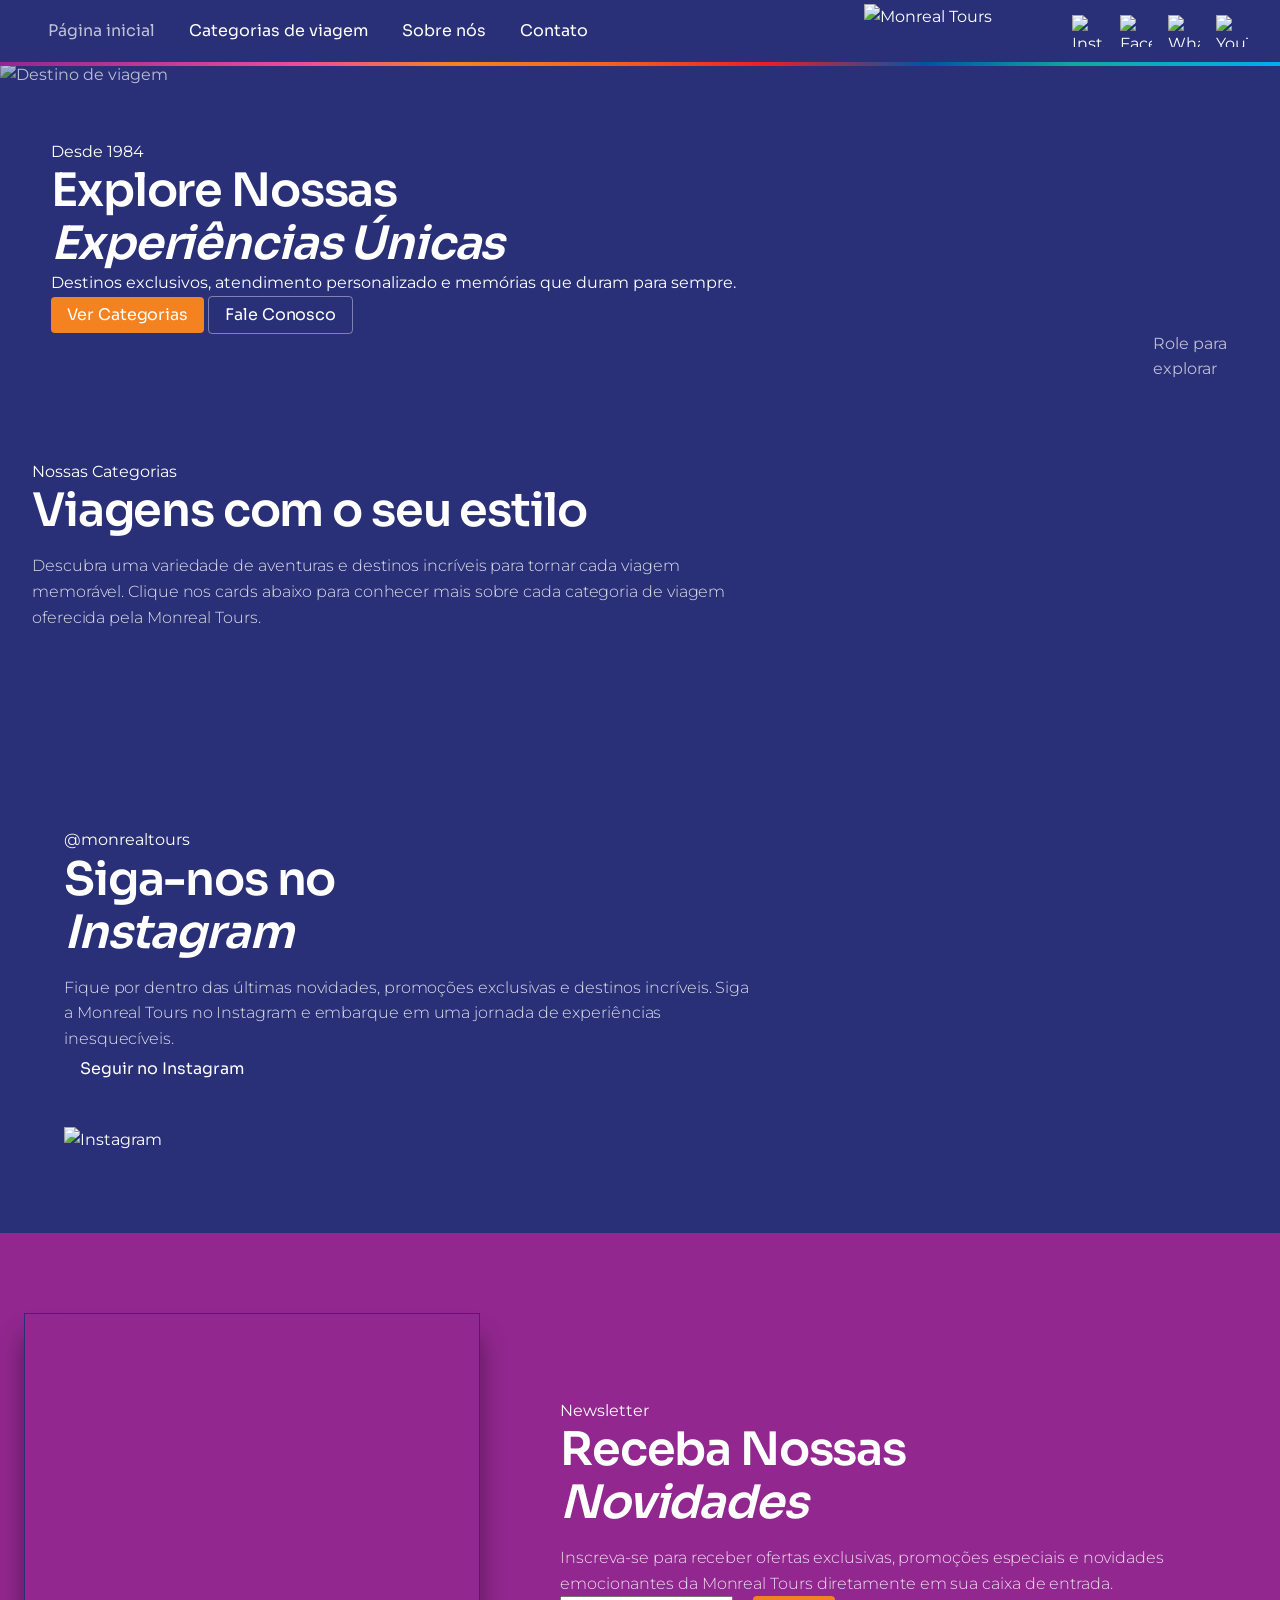
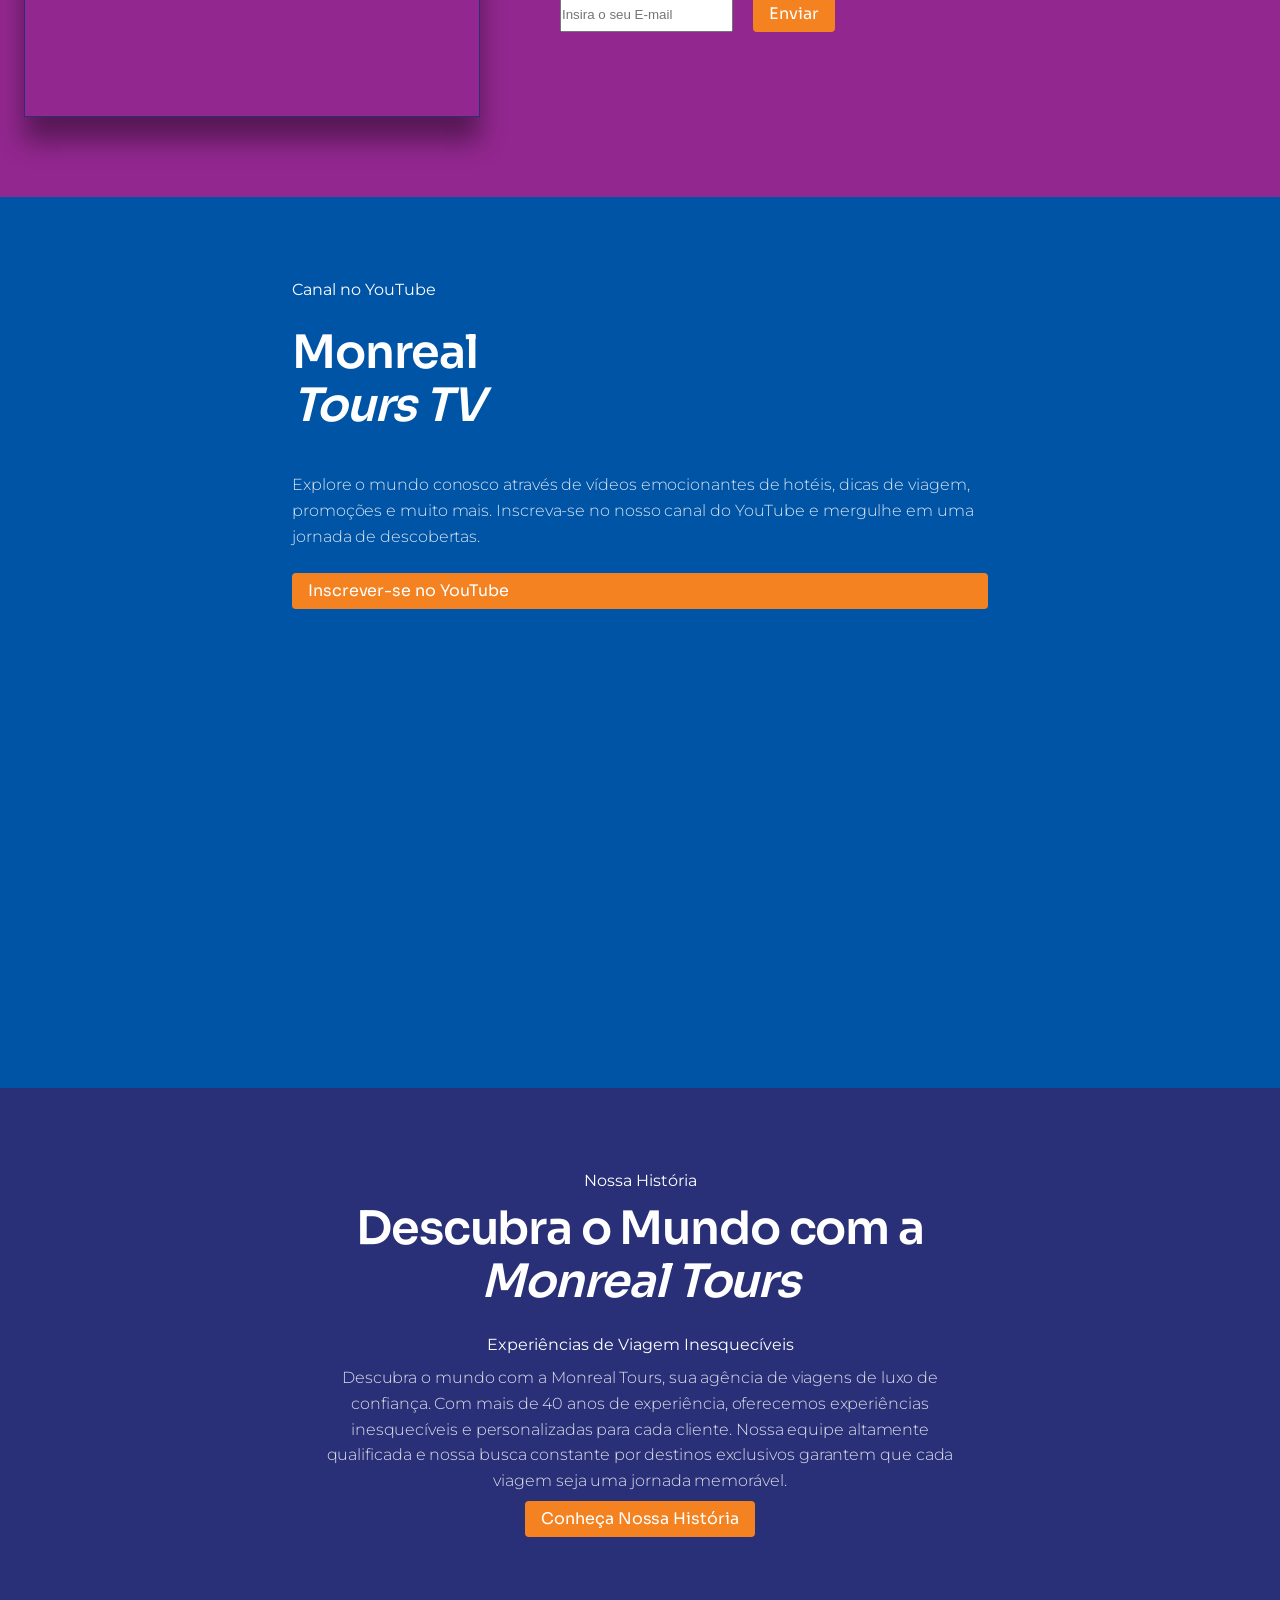
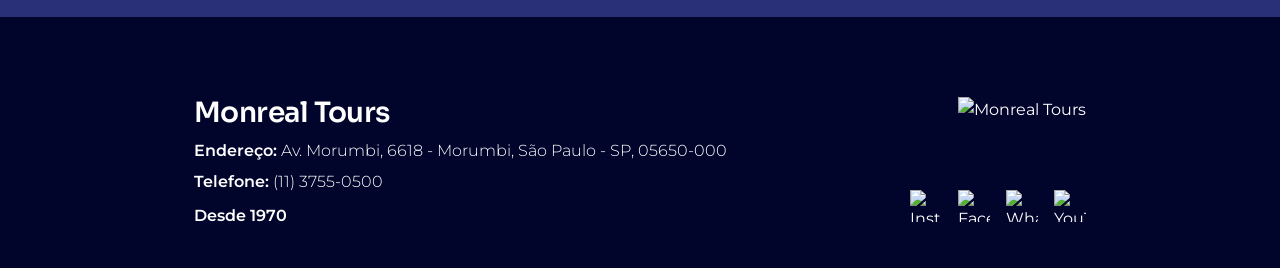
==== commit b6d46b8e: "Add files via upload" ====
--- a/index.html
+++ b/index.html
@@ -4,55 +4,46 @@
   <meta charset="UTF-8" />
   <meta name="viewport" content="width=device-width, initial-scale=1.0" />
   <title>Monreal Tours – Experiências de Viagem Inesquecíveis</title>
-  <link rel="preconnect" href="https://fonts.googleapis.com" />
-  <link rel="preconnect" href="https://fonts.gstatic.com" crossorigin />
-  <link href="https://fonts.googleapis.com/css2?family=Cormorant+Garamond:ital,wght@0,300;0,400;0,600;0,700;1,300;1,400&family=DM+Sans:opsz,wght@9..40,300;9..40,400;9..40,500;9..40,600&display=swap" rel="stylesheet" />
+  
   <link rel="stylesheet" href="style.css" />
 </head>
 <body>
-
   <!-- NAVBAR -->
   <nav class="navbar" id="navbar">
     <div class="nav-container">
+      <div class="nav-links-left">
+        <a href="index.html" class="active">Página inicial</a>
+        <a href="categorias.html">Categorias de viagem</a>
+        <a href="sobre.html">Sobre nós</a>
+        <a href="contato.html">Contato</a>
+      </div>
       <a href="index.html" class="nav-logo">
-        <span class="logo-text">MONREAL</span>
-        <span class="logo-sub">TOURS</span>
+        <img src="logomonreal.svg" alt="Monreal Tours" />
       </a>
+      <div class="nav-social">
+        <a href="https://instagram.com/monrealtours" target="_blank" rel="noopener" aria-label="Instagram">
+          <img src="assets/icons/instagram.svg" alt="Instagram" />
+        </a>
+        <a href="#" target="_blank" rel="noopener" aria-label="Facebook">
+          <img src="assets/icons/facebook.svg" alt="Facebook" />
+        </a>
+        <a href="https://wa.me/5511375550500" target="_blank" rel="noopener" aria-label="WhatsApp">
+          <img src="assets/icons/whatsapp.svg" alt="WhatsApp" />
+        </a>
+        <a href="https://youtube.com/@monrealtourstv" target="_blank" rel="noopener" aria-label="YouTube">
+          <img src="assets/icons/youtube.svg" alt="YouTube" />
+        </a>
+      </div>
       <button class="nav-toggle" id="navToggle" aria-label="Menu">
         <span></span><span></span><span></span>
       </button>
-      <ul class="nav-links" id="navLinks">
-        <li><a href="index.html" class="active">Página Inicial</a></li>
-        <li class="has-dropdown">
-          <a href="categorias.html">Categorias de Viagem</a>
-          <ul class="dropdown">
-            <li><a href="categoria.html?cat=snow">Snow</a></li>
-            <li><a href="categoria.html?cat=kite">Kite</a></li>
-            <li><a href="categoria.html?cat=cruzeiro">Cruzeiro</a></li>
-            <li><a href="categoria.html?cat=motor">Motor</a></li>
-            <li><a href="categoria.html?cat=destinos">Destinos</a></li>
-            <li><a href="categoria.html?cat=luxury">Luxury</a></li>
-            <li><a href="categoria.html?cat=casas">Casas</a></li>
-            <li><a href="categoria.html?cat=pousadas">Pousadas</a></li>
-          </ul>
-        </li>
-        <li><a href="sobre.html">Sobre Nós</a></li>
-        <li><a href="contato.html">Contato</a></li>
-      </ul>
-      <div class="nav-social">
-        <a href="#" aria-label="Instagram" class="social-icon">
-          <svg width="20" height="20" viewBox="0 0 24 24" fill="currentColor"><path d="M12 2.163c3.204 0 3.584.012 4.85.07 3.252.148 4.771 1.691 4.919 4.919.058 1.265.069 1.645.069 4.849 0 3.205-.012 3.584-.069 4.849-.149 3.225-1.664 4.771-4.919 4.919-1.266.058-1.644.07-4.85.07-3.204 0-3.584-.012-4.849-.07-3.26-.149-4.771-1.699-4.919-4.92-.058-1.265-.07-1.644-.07-4.849 0-3.204.013-3.583.07-4.849.149-3.227 1.664-4.771 4.919-4.919 1.266-.057 1.645-.069 4.849-.069zm0-2.163c-3.259 0-3.667.014-4.947.072-4.358.2-6.78 2.618-6.98 6.98-.059 1.281-.073 1.689-.073 4.948 0 3.259.014 3.668.072 4.948.2 4.358 2.618 6.78 6.98 6.98 1.281.058 1.689.072 4.948.072 3.259 0 3.668-.014 4.948-.072 4.354-.2 6.782-2.618 6.979-6.98.059-1.28.073-1.689.073-4.948 0-3.259-.014-3.667-.072-4.947-.196-4.354-2.617-6.78-6.979-6.98-1.281-.059-1.69-.073-4.949-.073zm0 5.838c-3.403 0-6.162 2.759-6.162 6.162s2.759 6.163 6.162 6.163 6.162-2.759 6.162-6.163c0-3.403-2.759-6.162-6.162-6.162zm0 10.162c-2.209 0-4-1.79-4-4 0-2.209 1.791-4 4-4s4 1.791 4 4c0 2.21-1.791 4-4 4zm6.406-11.845c-.796 0-1.441.645-1.441 1.44s.645 1.44 1.441 1.44c.795 0 1.439-.645 1.439-1.44s-.644-1.44-1.439-1.44z"/></svg>
-        </a>
-        <a href="#" aria-label="Facebook" class="social-icon">
-          <svg width="20" height="20" viewBox="0 0 24 24" fill="currentColor"><path d="M24 12.073c0-6.627-5.373-12-12-12s-12 5.373-12 12c0 5.99 4.388 10.954 10.125 11.854v-8.385H7.078v-3.47h3.047V9.43c0-3.007 1.792-4.669 4.533-4.669 1.312 0 2.686.235 2.686.235v2.953H15.83c-1.491 0-1.956.925-1.956 1.874v2.25h3.328l-.532 3.47h-2.796v8.385C19.612 23.027 24 18.062 24 12.073z"/></svg>
-        </a>
-        <a href="https://wa.me/5511000000000" aria-label="WhatsApp" class="social-icon">
-          <svg width="20" height="20" viewBox="0 0 24 24" fill="currentColor"><path d="M17.472 14.382c-.297-.149-1.758-.867-2.03-.967-.273-.099-.471-.148-.67.15-.197.297-.767.966-.94 1.164-.173.199-.347.223-.644.075-.297-.15-1.255-.463-2.39-1.475-.883-.788-1.48-1.761-1.653-2.059-.173-.297-.018-.458.13-.606.134-.133.298-.347.446-.52.149-.174.198-.298.298-.497.099-.198.05-.371-.025-.52-.075-.149-.669-1.612-.916-2.207-.242-.579-.487-.5-.669-.51-.173-.008-.371-.01-.57-.01-.198 0-.52.074-.792.372-.272.297-1.04 1.016-1.04 2.479 0 1.462 1.065 2.875 1.213 3.074.149.198 2.096 3.2 5.077 4.487.709.306 1.262.489 1.694.625.712.227 1.36.195 1.871.118.571-.085 1.758-.719 2.006-1.413.248-.694.248-1.289.173-1.413-.074-.124-.272-.198-.57-.347m-5.421 7.403h-.004a9.87 9.87 0 01-5.031-1.378l-.361-.214-3.741.982.998-3.648-.235-.374a9.86 9.86 0 01-1.51-5.26c.001-5.45 4.436-9.884 9.888-9.884 2.64 0 5.122 1.03 6.988 2.898a9.825 9.825 0 012.893 6.994c-.003 5.45-4.437 9.884-9.885 9.884m8.413-18.297A11.815 11.815 0 0012.05 0C5.495 0 .16 5.335.157 11.892c0 2.096.547 4.142 1.588 5.945L.057 24l6.305-1.654a11.882 11.882 0 005.683 1.448h.005c6.554 0 11.89-5.335 11.893-11.893a11.821 11.821 0 00-3.48-8.413z"/></svg>
-        </a>
-        <a href="#" aria-label="YouTube" class="social-icon">
-          <svg width="20" height="20" viewBox="0 0 24 24" fill="currentColor"><path d="M23.495 6.205a3.007 3.007 0 0 0-2.088-2.088c-1.87-.501-9.396-.501-9.396-.501s-7.507-.01-9.396.501A3.007 3.007 0 0 0 .527 6.205a31.247 31.247 0 0 0-.522 5.805 31.247 31.247 0 0 0 .522 5.783 3.007 3.007 0 0 0 2.088 2.088c1.868.502 9.396.502 9.396.502s7.506 0 9.396-.502a3.007 3.007 0 0 0 2.088-2.088 31.247 31.247 0 0 0 .5-5.783 31.247 31.247 0 0 0-.5-5.805zM9.609 15.601V8.408l6.264 3.602z"/></svg>
-        </a>
-      </div>
+    </div>
+    <div class="nav-colorbar"></div>
+    <div class="nav-mobile" id="navMobile">
+      <a href="index.html">Página inicial</a>
+      <a href="categorias.html">Categorias de viagem</a>
+      <a href="sobre.html">Sobre nós</a>
+      <a href="contato.html">Contato</a>
     </div>
   </nav>
 
@@ -176,54 +167,38 @@
       </div>
     </div>
   </section>
-
   <!-- FOOTER -->
   <footer class="footer">
-    <div class="footer-container">
-      <div class="footer-brand">
-        <div class="footer-logo">
-          <span class="logo-text">MONREAL</span>
-          <span class="logo-sub">TOURS</span>
-        </div>
-        <p class="footer-tagline">Experiências de viagem<br />inesquecíveis desde 1984.</p>
+    <div class="footer-content">
+      <div class="footer-info">
+        <p class="footer-brand">Monreal Tours</p>
+        <div class="footer-address-row">
+          <strong>Endereço:</strong>
+          <span>Av. Morumbi, 6618 - Morumbi, São Paulo - SP, 05650-000</span>
+        </div>
+        <div class="footer-address-row">
+          <strong>Telefone:</strong>
+          <span>(11) 3755-0500</span>
+        </div>
+        <p class="footer-since">Desde 1970</p>
+      </div>
+      <div class="footer-logo-col">
+        <img src="logomonreal.svg" alt="Monreal Tours" />
         <div class="footer-social">
-          <a href="#" aria-label="Instagram" class="social-icon"><svg width="18" height="18" viewBox="0 0 24 24" fill="currentColor"><path d="M12 2.163c3.204 0 3.584.012 4.85.07 3.252.148 4.771 1.691 4.919 4.919.058 1.265.069 1.645.069 4.849 0 3.205-.012 3.584-.069 4.849-.149 3.225-1.664 4.771-4.919 4.919-1.266.058-1.644.07-4.85.07-3.204 0-3.584-.012-4.849-.07-3.26-.149-4.771-1.699-4.919-4.92-.058-1.265-.07-1.644-.07-4.849 0-3.204.013-3.583.07-4.849.149-3.227 1.664-4.771 4.919-4.919 1.266-.057 1.645-.069 4.849-.069zm0-2.163c-3.259 0-3.667.014-4.947.072-4.358.2-6.78 2.618-6.98 6.98-.059 1.281-.073 1.689-.073 4.948 0 3.259.014 3.668.072 4.948.2 4.358 2.618 6.78 6.98 6.98 1.281.058 1.689.072 4.948.072 3.259 0 3.668-.014 4.948-.072 4.354-.2 6.782-2.618 6.979-6.98.059-1.28.073-1.689.073-4.948 0-3.259-.014-3.667-.072-4.947-.196-4.354-2.617-6.78-6.979-6.98-1.281-.059-1.69-.073-4.949-.073zm0 5.838c-3.403 0-6.162 2.759-6.162 6.162s2.759 6.163 6.162 6.163 6.162-2.759 6.162-6.163c0-3.403-2.759-6.162-6.162-6.162zm0 10.162c-2.209 0-4-1.79-4-4 0-2.209 1.791-4 4-4s4 1.791 4 4c0 2.21-1.791 4-4 4zm6.406-11.845c-.796 0-1.441.645-1.441 1.44s.645 1.44 1.441 1.44c.795 0 1.439-.645 1.439-1.44s-.644-1.44-1.439-1.44z"/></svg></a>
-          <a href="#" aria-label="Facebook" class="social-icon"><svg width="18" height="18" viewBox="0 0 24 24" fill="currentColor"><path d="M24 12.073c0-6.627-5.373-12-12-12s-12 5.373-12 12c0 5.99 4.388 10.954 10.125 11.854v-8.385H7.078v-3.47h3.047V9.43c0-3.007 1.792-4.669 4.533-4.669 1.312 0 2.686.235 2.686.235v2.953H15.83c-1.491 0-1.956.925-1.956 1.874v2.25h3.328l-.532 3.47h-2.796v8.385C19.612 23.027 24 18.062 24 12.073z"/></svg></a>
-          <a href="https://wa.me/5511000000000" aria-label="WhatsApp" class="social-icon"><svg width="18" height="18" viewBox="0 0 24 24" fill="currentColor"><path d="M17.472 14.382c-.297-.149-1.758-.867-2.03-.967-.273-.099-.471-.148-.67.15-.197.297-.767.966-.94 1.164-.173.199-.347.223-.644.075-.297-.15-1.255-.463-2.39-1.475-.883-.788-1.48-1.761-1.653-2.059-.173-.297-.018-.458.13-.606.134-.133.298-.347.446-.52.149-.174.198-.298.298-.497.099-.198.05-.371-.025-.52-.075-.149-.669-1.612-.916-2.207-.242-.579-.487-.5-.669-.51-.173-.008-.371-.01-.57-.01-.198 0-.52.074-.792.372-.272.297-1.04 1.016-1.04 2.479 0 1.462 1.065 2.875 1.213 3.074.149.198 2.096 3.2 5.077 4.487.709.306 1.262.489 1.694.625.712.227 1.36.195 1.871.118.571-.085 1.758-.719 2.006-1.413.248-.694.248-1.289.173-1.413-.074-.124-.272-.198-.57-.347m-5.421 7.403h-.004a9.87 9.87 0 01-5.031-1.378l-.361-.214-3.741.982.998-3.648-.235-.374a9.86 9.86 0 01-1.51-5.26c.001-5.45 4.436-9.884 9.888-9.884 2.64 0 5.122 1.03 6.988 2.898a9.825 9.825 0 012.893 6.994c-.003 5.45-4.437 9.884-9.885 9.884m8.413-18.297A11.815 11.815 0 0012.05 0C5.495 0 .16 5.335.157 11.892c0 2.096.547 4.142 1.588 5.945L.057 24l6.305-1.654a11.882 11.882 0 005.683 1.448h.005c6.554 0 11.89-5.335 11.893-11.893a11.821 11.821 0 00-3.48-8.413z"/></svg></a>
-          <a href="#" aria-label="YouTube" class="social-icon"><svg width="18" height="18" viewBox="0 0 24 24" fill="currentColor"><path d="M23.495 6.205a3.007 3.007 0 0 0-2.088-2.088c-1.87-.501-9.396-.501-9.396-.501s-7.507-.01-9.396.501A3.007 3.007 0 0 0 .527 6.205a31.247 31.247 0 0 0-.522 5.805 31.247 31.247 0 0 0 .522 5.783 3.007 3.007 0 0 0 2.088 2.088c1.868.502 9.396.502 9.396.502s7.506 0 9.396-.502a3.007 3.007 0 0 0 2.088-2.088 31.247 31.247 0 0 0 .5-5.783 31.247 31.247 0 0 0-.5-5.805zM9.609 15.601V8.408l6.264 3.602z"/></svg></a>
-        </div>
-      </div>
-      <div class="footer-nav">
-        <h4>Navegação</h4>
-        <ul>
-          <li><a href="index.html">Página Inicial</a></li>
-          <li><a href="categorias.html">Categorias de Viagem</a></li>
-          <li><a href="sobre.html">Sobre Nós</a></li>
-          <li><a href="contato.html">Contato</a></li>
-        </ul>
-      </div>
-      <div class="footer-nav">
-        <h4>Categorias</h4>
-        <ul>
-          <li><a href="categoria.html?cat=snow">Snow</a></li>
-          <li><a href="categoria.html?cat=kite">Kite</a></li>
-          <li><a href="categoria.html?cat=cruzeiro">Cruzeiro</a></li>
-          <li><a href="categoria.html?cat=luxury">Luxury</a></li>
-          <li><a href="categoria.html?cat=destinos">Destinos</a></li>
-          <li><a href="categoria.html?cat=pousadas">Pousadas</a></li>
-        </ul>
-      </div>
-      <div class="footer-contact">
-        <h4>Contato</h4>
-        <address>
-          <p>Av. Morumbi, 6618 - Morumbi<br />São Paulo - SP, 05650-000</p>
-          <p><a href="tel:+551137550500">(11) 3755-0500</a></p>
-          <p><a href="mailto:contato@monrealtours.com.br">contato@monrealtours.com.br</a></p>
-        </address>
-      </div>
-    </div>
-    <div class="footer-bottom">
-      <p>© 2024 Monreal Tours. Todos os direitos reservados. CNPJ: 00.000.000/0001-00</p>
+          <a href="https://instagram.com/monrealtours" target="_blank" rel="noopener" aria-label="Instagram">
+            <img src="assets/icons/instagram.svg" alt="Instagram" />
+          </a>
+          <a href="#" target="_blank" rel="noopener" aria-label="Facebook">
+            <img src="assets/icons/facebook.svg" alt="Facebook" />
+          </a>
+          <a href="https://wa.me/5511375550500" target="_blank" rel="noopener" aria-label="WhatsApp">
+            <img src="assets/icons/whatsapp.svg" alt="WhatsApp" />
+          </a>
+          <a href="https://youtube.com/@monrealtourstv" target="_blank" rel="noopener" aria-label="YouTube">
+            <img src="assets/icons/youtube.svg" alt="YouTube" />
+          </a>
+        </div>
+      </div>
     </div>
   </footer>
 
--- a/style.css
+++ b/style.css
@@ -1,33 +1,50 @@
 /* =============================================
    MONREAL TOURS — Main Stylesheet
-   Design: Luxury editorial, dark navy + gold
-   Fonts: Cormorant Garamond (display) + DM Sans (body)
+   Cores extraídas do Figma: #293077 #01042b #92278f #0054a6 #f58220
+   Fontes: Sora (headings) + Montserrat (body)
    ============================================= */
+
+/* ── GOOGLE FONTS ────────────────────────────── */
+@import url('https://fonts.googleapis.com/css2?family=Sora:wght@300;400;500;600;700&family=Montserrat:wght@300;400;500;600;700&display=swap');
 
 /* ── TOKENS ─────────────────────────────────── */
 :root {
-  --navy:        #0D1B2A;
-  --navy-mid:    #162236;
-  --navy-light:  #1e2f46;
-  --gold:        #C49A3C;
-  --gold-light:  #E8C06A;
-  --gold-pale:   #F5E6C2;
-  --white:       #FFFFFF;
-  --off-white:   #F7F4EF;
-  --text-muted:  #8A9BAB;
-  --whatsapp:    #25D366;
-  --border:      rgba(196,154,60,0.18);
-
-  --font-display: 'Cormorant Garamond', Georgia, serif;
-  --font-body:    'DM Sans', system-ui, sans-serif;
-
-  --nav-h:       64px;
-  --max-w:       1240px;
-  --section-pad: clamp(64px, 8vw, 120px);
-  --radius:      8px;
-  --radius-lg:   16px;
+  /* Cores exatas do Figma */
+  --blue-main:    #293077;   /* navbar, fundo principal */
+  --blue-dark:    #01042b;   /* footer */
+  --blue-mid:     #0054a6;   /* seção YouTube TV */
+  --purple:       #92278f;   /* seção newsletter */
+  --orange:       #f58220;   /* botões primários CTA */
+  --white:        #FFFFFF;
+  --off-white:    #FAFAFA;   /* cards */
+  --text-dark:    #262626;   /* texto sobre fundo claro */
+  --text-muted:   rgba(255,255,255,0.7);
+  --whatsapp:     #25D366;
+
+  /* Colorbar gradient (navbar separator) */
+  --colorbar: linear-gradient(90deg,
+    #92278f 0%,
+    #ee4c9b 23.7%,
+    #f58220 35.7%,
+    #f26121 47.8%,
+    #ed1c24 59.9%,
+    #0054a6 72.3%,
+    #13a89e 84.2%,
+    #00aeef 100%
+  );
+
+  --font-heading: 'Sora', system-ui, sans-serif;
+  --font-body:    'Montserrat', system-ui, sans-serif;
+
+  --nav-h:       62px;
+  --max-w:       1440px;
+  --inner-w:     1052px;
+  --section-pad: clamp(48px, 6vw, 80px);
+  --radius:      4px;
+  --radius-lg:   8px;
 
   --ease-out:    cubic-bezier(0.16, 1, 0.3, 1);
+  --border:      rgba(255,255,255,0.12);
 }
 
 /* ── RESET ───────────────────────────────────── */
@@ -35,9 +52,9 @@
 html { scroll-behavior: smooth; -webkit-text-size-adjust: 100%; }
 body {
   font-family: var(--font-body);
-  background: var(--navy);
-  color: var(--off-white);
-  line-height: 1.65;
+  background: var(--blue-main);
+  color: var(--white);
+  line-height: 1.6;
   font-size: 16px;
   overflow-x: hidden;
 }
@@ -49,109 +66,91 @@
 
 /* ── SCROLLBAR ───────────────────────────────── */
 ::-webkit-scrollbar { width: 6px; }
-::-webkit-scrollbar-track { background: var(--navy); }
-::-webkit-scrollbar-thumb { background: var(--gold); border-radius: 3px; }
+::-webkit-scrollbar-track { background: var(--blue-dark); }
+::-webkit-scrollbar-thumb { background: var(--orange); border-radius: 3px; }
 
 /* ── LAYOUT UTILS ────────────────────────────── */
 .container {
   max-width: var(--max-w);
   margin: 0 auto;
-  padding: 0 clamp(16px, 4vw, 48px);
+  padding: 0 clamp(16px, 3vw, 32px);
+}
+.inner {
+  max-width: var(--inner-w);
+  margin: 0 auto;
 }
 .section {
   padding: var(--section-pad) 0;
 }
 
 /* ── TYPOGRAPHY ──────────────────────────────── */
-.section-label {
-  font-family: var(--font-body);
-  font-size: 11px;
-  font-weight: 600;
-  letter-spacing: 0.22em;
-  text-transform: uppercase;
-  color: var(--gold);
-  margin-bottom: 16px;
-}
-.section-label.light { color: var(--gold-light); }
-
-.section-title {
-  font-family: var(--font-display);
-  font-size: clamp(2rem, 4vw, 3.2rem);
+h1, h2, h3, h4, h5 {
+  font-family: var(--font-heading);
   font-weight: 600;
   line-height: 1.15;
-  color: var(--white);
-  margin-bottom: 20px;
-}
-.section-title em {
-  font-style: italic;
-  color: var(--gold);
-}
-.section-title.light { color: var(--white); }
-.section-title.centered { text-align: center; }
-
-.section-subtitle {
-  font-family: var(--font-display);
-  font-size: 1.15rem;
-  font-style: italic;
-  color: var(--gold-light);
+}
+
+.section-title {
+  font-family: var(--font-heading);
+  font-size: clamp(1.8rem, 3.6vw, 3.25rem);
+  font-weight: 600;
+  line-height: 1.15;
+  letter-spacing: -0.025em;
+  color: var(--white);
   margin-bottom: 16px;
 }
-.section-subtitle.centered { text-align: center; }
+.section-title.dark { color: var(--text-dark); }
 
 .section-desc {
-  font-size: 0.95rem;
-  color: var(--text-muted);
-  max-width: 600px;
-  line-height: 1.8;
-}
-.section-desc.light { color: rgba(255,255,255,0.75); }
-.section-desc.centered { text-align: center; margin: 0 auto; }
-
-.section-header {
-  margin-bottom: clamp(40px, 6vw, 72px);
-}
+  font-family: var(--font-body);
+  font-size: 1rem;
+  font-weight: 300;
+  line-height: 1.6;
+  color: rgba(255,255,255,0.85);
+  max-width: 696px;
+  letter-spacing: -0.005em;
+}
+.section-header { margin-bottom: 40px; }
 
 /* ── BUTTONS ─────────────────────────────────── */
 .btn {
   display: inline-flex;
   align-items: center;
   gap: 8px;
-  padding: 12px 28px;
-  border-radius: var(--radius);
-  font-family: var(--font-body);
-  font-size: 0.85rem;
-  font-weight: 600;
-  letter-spacing: 0.08em;
-  text-transform: uppercase;
-  transition: all 0.25s var(--ease-out);
+  padding: 8px 16px;
+  border-radius: var(--radius);
+  font-family: var(--font-heading);
+  font-size: 1rem;
+  font-weight: 400;
+  line-height: 1.25;
+  letter-spacing: -0.005em;
+  transition: all 0.22s var(--ease-out);
   white-space: nowrap;
 }
 .btn-primary {
-  background: var(--gold);
-  color: var(--navy);
+  background: var(--orange);
+  color: var(--white);
 }
 .btn-primary:hover {
-  background: var(--gold-light);
-  transform: translateY(-2px);
-  box-shadow: 0 8px 24px rgba(196,154,60,0.35);
-}
+  background: #e0721a;
+  transform: translateY(-1px);
+  box-shadow: 0 6px 20px rgba(245,130,32,0.4);
+}
+.btn-link {
+  background: transparent;
+  color: var(--blue-main);
+  padding: 8px 16px;
+}
+.btn-link:hover { opacity: 0.65; }
+.btn-link.light { color: var(--white); }
 .btn-ghost {
   background: transparent;
   color: var(--white);
   border: 1px solid rgba(255,255,255,0.4);
 }
 .btn-ghost:hover {
-  border-color: var(--gold);
-  color: var(--gold);
-}
-.btn-outline-light {
-  background: transparent;
-  color: var(--white);
-  border: 1.5px solid var(--white);
-}
-.btn-outline-light:hover {
-  background: var(--white);
-  color: var(--navy);
+  border-color: var(--orange);
+  color: var(--orange);
 }
 .btn-whatsapp {
   background: var(--whatsapp);
@@ -159,8 +158,8 @@
 }
 .btn-whatsapp:hover {
   background: #20bd5a;
-  transform: translateY(-2px);
-  box-shadow: 0 8px 24px rgba(37,211,102,0.35);
+  transform: translateY(-1px);
+  box-shadow: 0 6px 20px rgba(37,211,102,0.35);
 }
 .btn.full-width { width: 100%; justify-content: center; }
 
@@ -169,107 +168,59 @@
   position: fixed;
   top: 0; left: 0; right: 0;
   z-index: 100;
-  height: var(--nav-h);
-  background: transparent;
-  transition: background 0.3s, box-shadow 0.3s;
+  background: var(--blue-main);
+  transition: box-shadow 0.3s;
 }
 .navbar.scrolled {
-  background: rgba(13,27,42,0.97);
-  box-shadow: 0 2px 24px rgba(0,0,0,0.4);
-  backdrop-filter: blur(12px);
+  box-shadow: 0 2px 24px rgba(0,0,0,0.5);
 }
 .nav-container {
   max-width: var(--max-w);
   margin: 0 auto;
-  padding: 0 clamp(16px, 3vw, 40px);
-  height: 100%;
-  display: flex;
-  align-items: center;
-  gap: 32px;
-}
+  padding: 0 32px;
+  height: var(--nav-h);
+  display: flex;
+  align-items: center;
+  gap: 80px;
+}
+.nav-links-left {
+  display: flex;
+  align-items: center;
+  gap: 2px;
+  flex: 1;
+}
+.nav-links-left a {
+  font-family: var(--font-heading);
+  font-size: 1rem;
+  font-weight: 400;
+  line-height: 1.25;
+  color: var(--white);
+  padding: 8px 16px;
+  border-radius: var(--radius);
+  transition: opacity 0.2s;
+}
+.nav-links-left a:hover,
+.nav-links-left a.active { opacity: 0.7; }
+
 .nav-logo {
-  display: flex;
-  flex-direction: column;
-  line-height: 1;
-  gap: 1px;
   flex-shrink: 0;
-}
-.logo-text {
-  font-family: var(--font-display);
-  font-size: 1.35rem;
-  font-weight: 700;
-  letter-spacing: 0.18em;
-  color: var(--white);
-}
-.logo-sub {
-  font-family: var(--font-body);
-  font-size: 0.55rem;
-  letter-spacing: 0.35em;
-  color: var(--gold);
-  text-transform: uppercase;
-}
-.nav-links {
-  display: flex;
-  align-items: center;
-  gap: 8px;
-  margin-left: auto;
-}
-.nav-links li { position: relative; }
-.nav-links a {
-  font-size: 0.82rem;
-  font-weight: 500;
-  letter-spacing: 0.05em;
-  color: rgba(255,255,255,0.8);
-  padding: 8px 14px;
-  border-radius: 4px;
-  transition: color 0.2s;
-}
-.nav-links a:hover,
-.nav-links a.active { color: var(--gold); }
-
-/* Dropdown */
-.has-dropdown { position: relative; }
-.dropdown {
-  position: absolute;
-  top: calc(100% + 8px);
-  left: 0;
-  background: var(--navy-mid);
-  border: 1px solid var(--border);
-  border-radius: var(--radius);
-  padding: 8px 0;
-  min-width: 200px;
-  opacity: 0;
-  pointer-events: none;
-  transform: translateY(-8px);
-  transition: all 0.2s var(--ease-out);
-  z-index: 10;
-}
-.has-dropdown:hover .dropdown {
-  opacity: 1;
-  pointer-events: auto;
-  transform: translateY(0);
-}
-.dropdown li a {
-  display: block;
-  padding: 10px 20px;
-  font-size: 0.82rem;
-  color: rgba(255,255,255,0.75);
-  border-radius: 0;
-}
-.dropdown li a:hover { color: var(--gold); background: rgba(196,154,60,0.06); }
+  display: flex;
+  align-items: center;
+}
+.nav-logo img { height: 54px; width: auto; }
 
 .nav-social {
   display: flex;
   align-items: center;
-  gap: 12px;
-  flex-shrink: 0;
-}
-.social-icon {
-  color: rgba(255,255,255,0.6);
-  transition: color 0.2s;
-  display: flex;
-}
-.social-icon:hover { color: var(--gold); }
+  gap: 16px;
+}
+.nav-social a img { width: 32px; height: 32px; }
+
+.nav-colorbar {
+  height: 4px;
+  width: 100%;
+  background: var(--colorbar);
+}
 
 .nav-toggle {
   display: none;
@@ -280,26 +231,40 @@
 }
 .nav-toggle span {
   display: block;
-  width: 22px;
-  height: 2px;
+  width: 22px; height: 2px;
   background: var(--white);
   border-radius: 2px;
   transition: all 0.25s;
 }
 
-/* ── HERO ────────────────────────────────────── */
+.nav-mobile {
+  display: none;
+  flex-direction: column;
+  background: var(--blue-main);
+  padding: 16px 24px 24px;
+  gap: 4px;
+}
+.nav-mobile.open { display: flex; }
+.nav-mobile a {
+  font-family: var(--font-heading);
+  font-size: 1rem;
+  color: var(--white);
+  padding: 12px 16px;
+  border-bottom: 1px solid var(--border);
+  display: block;
+}
+.nav-mobile a:hover { opacity: 0.75; }
+
+/* ── HERO BANNER ─────────────────────────────── */
 .hero {
   position: relative;
-  height: 100vh;
-  min-height: 600px;
-  display: flex;
-  align-items: center;
+  height: 320px;
+  display: flex;
+  align-items: flex-end;
   overflow: hidden;
-}
-.hero-bg {
-  position: absolute;
-  inset: 0;
-}
+  margin-top: var(--nav-h);
+}
+.hero-bg { position: absolute; inset: 0; }
 .hero-img {
   width: 100%; height: 100%;
   object-fit: cover;
@@ -310,777 +275,489 @@
   to   { transform: scale(1.06); }
 }
 .hero-overlay {
-  position: absolute;
-  inset: 0;
-  background: linear-gradient(
-    135deg,
-    rgba(13,27,42,0.75) 0%,
-    rgba(13,27,42,0.35) 60%,
-    rgba(13,27,42,0.5) 100%
-  );
+  position: absolute; inset: 0;
+  background: rgba(41,48,119,0.32);
 }
 .hero-content {
-  position: relative;
-  z-index: 2;
-  max-width: var(--max-w);
-  margin: 0 auto;
-  padding: calc(var(--nav-h) + 32px) clamp(16px, 4vw, 48px) 80px;
+  position: relative; z-index: 2;
   width: 100%;
-}
-.hero-eyebrow {
+  padding: 0 clamp(24px, 4vw, 262px) 48px;
+}
+.hero-title {
+  font-family: var(--font-heading);
+  font-size: clamp(1.6rem, 3.6vw, 3.25rem);
+  font-weight: 600;
+  line-height: 1.15;
+  letter-spacing: -0.025em;
+  color: var(--white);
+}
+
+/* ── CARDS SECTION ───────────────────────────── */
+.section-cards {
+  background: var(--blue-main);
+  padding: 80px 0;
+}
+.cards-heading {
+  padding: 0 clamp(16px, 4vw, 194px);
+  margin-bottom: 24px;
+}
+.cards-grid-wrap {
+  display: flex;
+  justify-content: center;
+}
+.cards-grid {
+  display: flex;
+  flex-wrap: wrap;
+  gap: 24px;
+  max-width: var(--inner-w);
+  padding: 0 16px;
+}
+
+/* ── CARD COMPONENT ──────────────────────────── */
+.card {
+  background: var(--off-white);
+  border-radius: var(--radius);
+  padding: 16px;
+  width: 251px;
+  display: flex;
+  flex-direction: column;
+  gap: 8px;
+  box-shadow: 0 4px 4px rgba(0,0,0,0.25);
+  transition: transform 0.25s var(--ease-out), box-shadow 0.25s;
+  flex-shrink: 0;
+}
+.card:hover {
+  transform: translateY(-4px);
+  box-shadow: 0 12px 32px rgba(0,0,0,0.35);
+}
+.card-img {
+  width: 100%; height: 122px;
+  object-fit: cover;
+  border-radius: var(--radius);
+  display: block;
+}
+.card-img-placeholder {
+  width: 100%; height: 122px;
+  background: linear-gradient(135deg, #c8d8e8, #a0b8cc);
+  border-radius: var(--radius);
+}
+.card-title {
+  font-family: var(--font-heading);
+  font-size: 1.25rem;
+  font-weight: 600;
+  line-height: 1.2;
+  letter-spacing: -0.02em;
+  color: var(--text-dark);
+}
+.card-subtitle {
   font-family: var(--font-body);
-  font-size: 11px;
+  font-size: 1rem;
   font-weight: 600;
-  letter-spacing: 0.28em;
-  text-transform: uppercase;
-  color: var(--gold);
-  margin-bottom: 20px;
-  opacity: 0;
-  animation: fadeUp 0.8s 0.2s var(--ease-out) forwards;
-}
-.hero-title {
-  font-family: var(--font-display);
-  font-size: clamp(2.8rem, 7vw, 5.5rem);
-  font-weight: 600;
-  line-height: 1.05;
-  color: var(--white);
-  max-width: 720px;
-  margin-bottom: 24px;
-  opacity: 0;
-  animation: fadeUp 0.8s 0.4s var(--ease-out) forwards;
-}
-.hero-title em { color: var(--gold); font-style: italic; }
-.hero-subtitle {
-  font-size: 1.05rem;
-  color: rgba(255,255,255,0.7);
-  max-width: 480px;
-  margin-bottom: 40px;
-  opacity: 0;
-  animation: fadeUp 0.8s 0.6s var(--ease-out) forwards;
-}
-.hero-actions {
-  display: flex;
-  gap: 16px;
-  flex-wrap: wrap;
-  opacity: 0;
-  animation: fadeUp 0.8s 0.8s var(--ease-out) forwards;
-}
-.hero-scroll-hint {
-  position: absolute;
-  bottom: 36px;
-  left: 50%;
-  transform: translateX(-50%);
-  display: flex;
-  flex-direction: column;
-  align-items: center;
-  gap: 12px;
-  z-index: 2;
-  opacity: 0;
-  animation: fadeIn 1s 1.2s forwards;
-}
-.hero-scroll-hint span {
-  font-size: 10px;
-  letter-spacing: 0.2em;
-  text-transform: uppercase;
-  color: rgba(255,255,255,0.5);
-  writing-mode: vertical-rl;
-}
-.scroll-line {
-  width: 1px;
-  height: 48px;
-  background: linear-gradient(to bottom, var(--gold), transparent);
-  animation: scrollPulse 2s ease-in-out infinite;
-}
-@keyframes scrollPulse {
-  0%, 100% { opacity: 0.6; transform: scaleY(1); }
-  50% { opacity: 1; transform: scaleY(1.15); }
-}
-
-/* ── PAGE HERO ───────────────────────────────── */
-.page-hero {
-  position: relative;
-  height: 320px;
-  display: flex;
-  align-items: flex-end;
-  overflow: hidden;
-}
-.page-hero-tall { height: 420px; }
-.page-hero-bg {
-  position: absolute;
-  inset: 0;
-}
-.page-hero-bg img {
-  width: 100%; height: 100%;
-  object-fit: cover;
-}
-.page-hero-overlay {
-  position: absolute;
-  inset: 0;
-  background: linear-gradient(to top, rgba(13,27,42,0.85) 0%, rgba(13,27,42,0.3) 60%);
-}
-.page-hero-content {
-  position: relative;
-  z-index: 2;
-  width: 100%;
-  max-width: var(--max-w);
-  margin: 0 auto;
-  padding: 0 clamp(16px, 4vw, 48px) clamp(32px, 5vw, 56px);
-}
-.page-hero-content h1 {
-  font-family: var(--font-display);
-  font-size: clamp(2rem, 5vw, 3.8rem);
-  font-weight: 600;
-  line-height: 1.1;
-  color: var(--white);
-  margin-bottom: 8px;
-}
-.page-hero-content h1 em { color: var(--gold); font-style: italic; }
-.page-hero-content p {
-  font-size: 0.95rem;
-  color: rgba(255,255,255,0.65);
-}
-.breadcrumb {
-  display: flex;
-  align-items: center;
-  gap: 6px;
-  font-size: 0.78rem;
-  color: rgba(255,255,255,0.5);
-  margin-bottom: 16px;
-}
-.breadcrumb a { color: rgba(255,255,255,0.6); transition: color 0.2s; }
-.breadcrumb a:hover { color: var(--gold); }
-.breadcrumb span { color: rgba(255,255,255,0.4); }
-
-/* ── CARDS GRID (Home) ───────────────────────── */
-.cards-grid {
-  display: grid;
-  grid-template-columns: repeat(4, 1fr);
-  gap: 20px;
-}
-.category-card {
-  position: relative;
-  border-radius: var(--radius-lg);
-  overflow: hidden;
-  aspect-ratio: 4/5;
-  cursor: pointer;
-  transition: transform 0.35s var(--ease-out);
-}
-.category-card:hover { transform: translateY(-6px); }
-.category-card img {
-  width: 100%; height: 100%;
-  object-fit: cover;
-  transition: transform 0.6s var(--ease-out);
-}
-.category-card:hover img { transform: scale(1.05); }
-.category-card-overlay {
-  position: absolute;
-  inset: 0;
-  background: linear-gradient(to top, rgba(13,27,42,0.9) 0%, rgba(13,27,42,0.1) 60%);
-}
-.category-card-body {
-  position: absolute;
-  bottom: 0; left: 0; right: 0;
-  padding: 20px;
-}
-.category-card-name {
-  font-family: var(--font-display);
-  font-size: 1.15rem;
-  font-weight: 600;
-  color: var(--white);
-  margin-bottom: 4px;
-}
-.category-card-sub {
+  line-height: 1.25;
+  letter-spacing: -0.005em;
+  color: var(--text-dark);
+}
+.card-desc {
+  font-family: var(--font-body);
   font-size: 0.75rem;
-  color: var(--gold-light);
-  margin-bottom: 12px;
-}
-.category-card-link {
-  font-size: 0.75rem;
-  font-weight: 600;
-  letter-spacing: 0.08em;
-  text-transform: uppercase;
-  color: var(--gold);
-  display: flex;
-  align-items: center;
-  gap: 6px;
-  transition: gap 0.2s;
-}
-.category-card:hover .category-card-link { gap: 10px; }
-.category-card-link::after { content: '→'; }
-
-/* ── CATEGORIES FULL GRID (categorias.html) ──── */
+  font-weight: 300;
+  line-height: 1.35;
+  color: var(--text-dark);
+  flex: 1;
+}
+.card-footer { display: flex; justify-content: flex-end; }
+.card .btn-link {
+  color: var(--blue-main);
+  font-family: var(--font-heading);
+  font-size: 1rem;
+  font-weight: 400;
+  padding: 8px 16px;
+}
+.card .btn-link:hover { opacity: 0.65; }
+
+/* ── CATEGORIES PAGE ─────────────────────────── */
 .categories-grid {
   display: grid;
   grid-template-columns: repeat(2, 1fr);
   gap: 24px;
-}
-.category-wide-card {
-  position: relative;
-  border-radius: var(--radius-lg);
+  max-width: var(--inner-w);
+  margin: 0 auto;
+}
+.cat-card {
+  background: var(--off-white);
+  border-radius: var(--radius);
   overflow: hidden;
-  height: 200px;
-  cursor: pointer;
-  transition: transform 0.35s var(--ease-out);
-}
-.category-wide-card:hover { transform: translateY(-4px); }
-.category-wide-card img {
-  width: 100%; height: 100%;
-  object-fit: cover;
-  transition: transform 0.6s var(--ease-out);
-}
-.category-wide-card:hover img { transform: scale(1.04); }
-.category-wide-card-overlay {
-  position: absolute;
-  inset: 0;
-  background: linear-gradient(to right, rgba(13,27,42,0.85) 0%, rgba(13,27,42,0.3) 100%);
-}
-.category-wide-card-body {
-  position: absolute;
-  inset: 0;
-  display: flex;
-  flex-direction: column;
-  justify-content: center;
-  padding: 32px;
-}
-.category-wide-card-name {
-  font-family: var(--font-display);
-  font-size: 1.6rem;
-  font-weight: 700;
-  color: var(--white);
-  margin-bottom: 6px;
-}
-.category-wide-card-desc {
-  font-size: 0.82rem;
-  color: rgba(255,255,255,0.7);
-  max-width: 280px;
-  line-height: 1.5;
-  margin-bottom: 16px;
-}
-.category-wide-card-cta {
-  font-size: 0.75rem;
-  font-weight: 600;
-  letter-spacing: 0.1em;
-  text-transform: uppercase;
-  color: var(--gold);
-  display: flex;
-  align-items: center;
+  display: flex;
+  box-shadow: 0 4px 4px rgba(0,0,0,0.25);
+  transition: transform 0.25s var(--ease-out), box-shadow 0.25s;
+}
+.cat-card:hover {
+  transform: translateY(-3px);
+  box-shadow: 0 10px 28px rgba(0,0,0,0.35);
+}
+.cat-img { width: 200px; height: 160px; object-fit: cover; flex-shrink: 0; }
+.cat-img-placeholder { width: 200px; height: 160px; background: linear-gradient(135deg, #c8d8e8, #a0b8cc); flex-shrink: 0; }
+.cat-body {
+  padding: 20px;
+  display: flex;
+  flex-direction: column;
   gap: 6px;
-}
-.category-wide-card:hover .category-wide-card-cta { gap: 10px; }
-.category-wide-card-cta::after { content: '→'; transition: margin 0.2s; }
+  flex: 1;
+}
+.cat-title { font-family: var(--font-heading); font-size: 1.25rem; font-weight: 600; color: var(--text-dark); letter-spacing: -0.02em; }
+.cat-subtitle { font-size: 0.875rem; font-weight: 600; color: var(--text-dark); }
+.cat-desc { font-size: 0.75rem; font-weight: 300; color: var(--text-dark); line-height: 1.4; flex: 1; }
+.cat-body .btn-link { color: var(--blue-main); padding: 6px 0; font-size: 0.875rem; align-self: flex-end; }
 
 /* ── PRODUCTS GRID ───────────────────────────── */
 .products-grid {
   display: grid;
-  grid-template-columns: repeat(2, 1fr);
-  gap: 28px;
-}
-.product-card {
-  background: var(--navy-mid);
-  border: 1px solid var(--border);
-  border-radius: var(--radius-lg);
-  overflow: hidden;
-  transition: transform 0.3s var(--ease-out), box-shadow 0.3s;
-  cursor: pointer;
-}
-.product-card:hover {
-  transform: translateY(-6px);
-  box-shadow: 0 20px 48px rgba(0,0,0,0.4);
-}
-.product-card-img {
-  aspect-ratio: 16/9;
-  overflow: hidden;
-}
-.product-card-img img {
-  width: 100%; height: 100%;
-  object-fit: cover;
-  transition: transform 0.5s var(--ease-out);
-}
-.product-card:hover .product-card-img img { transform: scale(1.05); }
-.product-card-body { padding: 24px; }
-.product-card-brand {
-  font-size: 0.72rem;
-  font-weight: 600;
-  letter-spacing: 0.15em;
-  text-transform: uppercase;
-  color: var(--gold);
-  margin-bottom: 6px;
-}
-.product-card-title {
-  font-family: var(--font-display);
-  font-size: 1.3rem;
-  font-weight: 600;
-  color: var(--white);
-  margin-bottom: 10px;
-}
-.product-card-desc {
-  font-size: 0.85rem;
-  color: var(--text-muted);
-  line-height: 1.7;
-  margin-bottom: 20px;
-  display: -webkit-box;
-  -webkit-line-clamp: 3;
-  -webkit-box-orient: vertical;
-  overflow: hidden;
-}
-.product-card-footer {
-  display: flex;
-  align-items: center;
-  justify-content: space-between;
-}
-.product-card-cta {
-  font-size: 0.8rem;
-  font-weight: 600;
-  letter-spacing: 0.08em;
-  text-transform: uppercase;
-  color: var(--gold);
-  display: flex;
-  align-items: center;
-  gap: 6px;
-  transition: gap 0.2s;
-}
-.product-card:hover .product-card-cta { gap: 10px; }
-.product-card-cta::after { content: '→'; }
+  grid-template-columns: repeat(4, 1fr);
+  gap: 24px;
+  max-width: var(--max-w);
+  margin: 0 auto;
+  padding: 0 32px;
+}
 
 /* ── INSTAGRAM SECTION ───────────────────────── */
 .section-instagram {
-  position: relative;
-  padding: var(--section-pad) 0;
+  background: var(--blue-main);
+  padding: 80px 0;
+}
+.instagram-layout {
+  max-width: var(--max-w);
+  margin: 0 auto;
+  padding: 0 clamp(16px, 3vw, 32px);
+  display: flex;
+  flex-direction: column;
+  gap: 40px;
+}
+.instagram-text { max-width: 696px; }
+.instagram-grid {
+  display: grid;
+  grid-template-columns: repeat(4, 1fr);
+  gap: 32px;
+  max-width: var(--inner-w);
+}
+.instagram-photo { aspect-ratio: 1; object-fit: cover; display: block; width: 100%; }
+.instagram-photo-placeholder { aspect-ratio: 1; background: linear-gradient(135deg, #3a4080, #293077); }
+
+/* ── NEWSLETTER SECTION ──────────────────────── */
+.section-newsletter {
+  background: var(--purple);
+  padding: 80px 24px;
+  display: flex;
+  align-items: center;
+  gap: 80px;
   overflow: hidden;
-}
-.instagram-bg {
-  position: absolute;
-  inset: 0;
-  background: linear-gradient(135deg, #1A1060 0%, #2D1B69 50%, #1a0d3a 100%);
-  z-index: 0;
-}
-.section-instagram .container { position: relative; z-index: 1; }
-.instagram-layout {
+  min-height: 484px;
+}
+.newsletter-collage {
+  flex: 1;
+  height: 404px;
+  display: flex;
+  overflow: hidden;
+  border: 1px solid var(--blue-main);
+  box-shadow: 0 24px 24px rgba(0,0,0,0.4);
+  min-width: 0;
+}
+.newsletter-collage img { height: 100%; width: auto; flex-shrink: 0; object-fit: cover; }
+.newsletter-form-col {
+  flex: 0 0 540px;
+  display: flex;
+  flex-direction: column;
+  gap: 24px;
+}
+.newsletter-form { display: flex; align-items: flex-end; gap: 8px; }
+.form-field { display: flex; flex-direction: column; gap: 4px; flex: 1; }
+.form-field label {
+  font-family: var(--font-body);
+  font-weight: 300;
+  font-size: 1rem;
+  color: var(--white);
+  line-height: 1.25;
+  letter-spacing: -0.005em;
+}
+.form-field input,
+.form-field textarea,
+.form-field select {
+  background: var(--white);
+  border: none;
+  border-radius: var(--radius);
+  height: 32px;
+  padding: 0 12px;
+  font-family: var(--font-body);
+  font-size: 0.9rem;
+  color: var(--text-dark);
+  width: 100%;
+}
+.form-field textarea { height: auto; min-height: 100px; padding: 10px 12px; resize: vertical; }
+.form-field input:focus,
+.form-field textarea:focus { outline: 2px solid var(--orange); }
+
+/* ── YOUTUBE SECTION ─────────────────────────── */
+.section-youtube {
+  background: var(--blue-mid);
+  padding: 80px;
+  display: flex;
+  align-items: flex-end;
+  gap: 80px;
+  overflow: hidden;
+  min-height: 484px;
+}
+.youtube-text {
+  flex: 1;
+  display: flex;
+  flex-direction: column;
+  gap: 24px;
+  justify-content: center;
+}
+.youtube-mockup { flex-shrink: 0; width: 657px; height: 399px; overflow: hidden; }
+.youtube-mockup img { width: 110%; height: 145%; object-fit: cover; margin-top: -21%; margin-left: -0.03%; }
+
+/* ── SOBRE CTA ───────────────────────────────── */
+.section-about-cta {
+  background: var(--blue-main);
+  padding: 80px 0;
+  text-align: center;
+}
+.about-cta-inner {
+  max-width: 696px;
+  margin: 0 auto;
+  padding: 0 24px;
+  display: flex;
+  flex-direction: column;
+  gap: 8px;
+  align-items: center;
+}
+.about-cta-subtitle {
+  font-family: var(--font-body);
+  font-size: 1rem;
+  font-weight: 600;
+  color: rgba(255,255,255,0.9);
+  letter-spacing: -0.005em;
+}
+
+/* ── FOOTER ──────────────────────────────────── */
+.footer {
+  background: var(--blue-dark);
+  padding: 80px 194px 40px;
+}
+.footer-content { display: flex; align-items: flex-start; gap: 39px; }
+.footer-info {
+  flex: 1;
+  display: flex;
+  flex-direction: column;
+  gap: 11px;
+  color: var(--white);
+}
+.footer-brand {
+  font-family: var(--font-heading);
+  font-size: 1.75rem;
+  font-weight: 600;
+  line-height: 1.15;
+  letter-spacing: -0.02em;
+  color: var(--white);
+}
+.footer-address-row {
+  display: flex;
+  align-items: flex-start;
+  gap: 4px;
+  font-size: 1rem;
+  line-height: 1.25;
+  flex-wrap: wrap;
+}
+.footer-address-row strong { font-family: var(--font-body); font-weight: 600; white-space: nowrap; }
+.footer-address-row span { font-family: var(--font-body); font-weight: 300; }
+.footer-since { font-family: var(--font-body); font-weight: 600; font-size: 1rem; }
+.footer-logo-col {
+  display: flex;
+  flex-direction: column;
+  gap: 8px;
+  align-items: flex-end;
+  justify-content: space-between;
+  height: 125px;
+  flex-shrink: 0;
+}
+.footer-logo-col img { height: 84px; width: auto; }
+.footer-social { display: flex; align-items: center; gap: 16px; }
+.footer-social a img { width: 32px; height: 32px; }
+
+/* ── SOBRE PAGE ──────────────────────────────── */
+.section-sobre { background: var(--blue-main); padding: 80px 0; }
+.sobre-intro-grid {
   display: grid;
   grid-template-columns: 1fr 1fr;
-  gap: clamp(40px, 6vw, 80px);
-  align-items: center;
-}
-.instagram-mockup {
-  position: relative;
-  display: flex;
-  align-items: flex-start;
-  gap: 16px;
-}
-.phone-frame {
-  width: 180px;
-  flex-shrink: 0;
-  background: var(--navy);
-  border-radius: 24px;
-  padding: 10px;
-  border: 6px solid rgba(255,255,255,0.12);
-  position: relative;
-  z-index: 2;
-  box-shadow: 0 24px 64px rgba(0,0,0,0.5);
-}
-.phone-screen {
-  border-radius: 16px;
-  overflow: hidden;
-  aspect-ratio: 9/16;
-}
-.phone-screen img {
-  width: 100%; height: 100%;
-  object-fit: cover;
-}
-.instagram-grid {
-  display: grid;
-  grid-template-rows: repeat(3, 1fr);
-  gap: 8px;
-  flex: 1;
-  max-height: 300px;
-}
-.ig-photo {
-  border-radius: var(--radius);
-  overflow: hidden;
-  aspect-ratio: 1;
-}
-.ig-photo img {
-  width: 100%; height: 100%;
-  object-fit: cover;
-  transition: transform 0.4s;
-}
-.ig-photo:hover img { transform: scale(1.06); }
-
-/* ── NEWSLETTER SECTION ──────────────────────── */
-.section-newsletter {
-  display: grid;
-  grid-template-columns: 1fr 1fr;
-  min-height: 480px;
-  overflow: hidden;
-}
-.newsletter-collage {
-  position: relative;
-  background: var(--navy-mid);
-  overflow: hidden;
-}
-.collage-img {
-  position: absolute;
-  width: 65%;
-  height: auto;
-  border-radius: var(--radius);
-  object-fit: cover;
-  box-shadow: 0 16px 48px rgba(0,0,0,0.5);
-}
-.collage-img:nth-child(1) {
-  top: 10%; left: 5%;
-  width: 60%; height: 55%;
-  object-fit: cover;
-  transform: rotate(var(--r));
-}
-.collage-img:nth-child(2) {
-  top: 35%; left: 30%;
-  width: 55%; height: 50%;
-  object-fit: cover;
-  transform: rotate(var(--r));
-}
-.collage-img:nth-child(3) {
-  top: 55%; left: 10%;
-  width: 50%; height: 40%;
-  object-fit: cover;
-  transform: rotate(var(--r));
-}
-.newsletter-content {
-  background: var(--gold);
-  padding: clamp(40px, 6vw, 80px);
-  display: flex;
-  flex-direction: column;
+  gap: 80px;
+  align-items: start;
+  max-width: var(--max-w);
+  margin: 0 auto;
+  padding: 0 32px;
+}
+.sobre-logo-display {
+  background: rgba(255,255,255,0.05);
+  border-radius: var(--radius-lg);
+  padding: 48px;
+  display: flex;
+  align-items: center;
   justify-content: center;
-}
-.newsletter-content .section-label { color: var(--navy); }
-.newsletter-content .section-title { color: var(--navy); }
-.newsletter-content .section-title em { color: var(--navy-mid); }
-.newsletter-content .section-desc { color: rgba(13,27,42,0.7); }
-
-.newsletter-form { margin-top: 32px; }
-.form-row {
-  display: flex;
-  gap: 12px;
-}
-.form-input {
-  flex: 1;
-  background: rgba(255,255,255,0.2);
-  border: 1.5px solid rgba(255,255,255,0.4);
-  border-radius: var(--radius);
-  padding: 14px 18px;
-  font-family: var(--font-body);
-  font-size: 0.9rem;
-  color: var(--navy);
-  outline: none;
-  transition: border-color 0.2s, background 0.2s;
-}
-.form-input::placeholder { color: rgba(13,27,42,0.5); }
-.form-input:focus {
-  border-color: var(--navy);
-  background: rgba(255,255,255,0.35);
-}
-
-/* Dark forms */
-.product-form-card .form-input,
-.contact-grid .form-input {
-  background: var(--navy-light);
-  border-color: var(--border);
-  color: var(--white);
-}
-.product-form-card .form-input::placeholder,
-.contact-grid .form-input::placeholder { color: var(--text-muted); }
-.product-form-card .form-input:focus,
-.contact-grid .form-input:focus {
-  border-color: var(--gold);
-  background: rgba(196,154,60,0.06);
-}
-textarea.form-input { resize: vertical; min-height: 120px; }
-.form-select {
-  appearance: none;
-  background-image: url("data:image/svg+xml,%3Csvg xmlns='http://www.w3.org/2000/svg' width='12' height='8' viewBox='0 0 12 8'%3E%3Cpath d='M1 1l5 5 5-5' stroke='%23C49A3C' stroke-width='1.5' fill='none'/%3E%3C/svg%3E");
-  background-repeat: no-repeat;
-  background-position: right 16px center;
-}
-.form-group {
-  display: flex;
-  flex-direction: column;
-  gap: 8px;
-  margin-bottom: 20px;
-}
-.form-group label {
-  font-size: 0.8rem;
-  font-weight: 500;
-  color: var(--text-muted);
-  letter-spacing: 0.04em;
-}
-
-/* ── YOUTUBE SECTION ─────────────────────────── */
-.section-youtube { background: var(--navy-mid); }
-.youtube-layout {
-  display: grid;
-  grid-template-columns: 1fr 1fr;
-  gap: clamp(40px, 6vw, 80px);
-  align-items: center;
-}
-.laptop-frame {
-  background: #1a1a1a;
-  border-radius: 14px 14px 0 0;
-  padding: 14px 14px 0;
-  box-shadow: 0 32px 80px rgba(0,0,0,0.6);
-  position: relative;
-}
-.laptop-frame::after {
-  content: '';
-  display: block;
-  height: 20px;
-  background: #222;
-  border-radius: 0 0 6px 6px;
-  margin: 0 -14px;
-}
-.laptop-screen {
-  border-radius: 6px;
-  overflow: hidden;
-  aspect-ratio: 16/10;
-  position: relative;
-}
-.laptop-screen img { width: 100%; height: 100%; object-fit: cover; }
-.play-overlay {
-  position: absolute;
-  inset: 0;
-  display: flex;
-  align-items: center;
-  justify-content: center;
-  background: rgba(0,0,0,0.3);
-}
-.play-btn {
-  width: 60px; height: 60px;
-  background: rgba(255,255,255,0.15);
-  border-radius: 50%;
-  display: flex;
-  align-items: center;
-  justify-content: center;
-  backdrop-filter: blur(4px);
-  border: 2px solid rgba(255,255,255,0.3);
-  transition: background 0.2s;
-  cursor: pointer;
-}
-.play-btn:hover { background: rgba(255,255,255,0.25); }
-
-/* ── ABOUT CTA ───────────────────────────────── */
-.section-about-cta {
-  background: var(--navy-light);
-  border-top: 1px solid var(--border);
-}
-.about-cta-inner {
-  max-width: 680px;
-  margin: 0 auto;
-  text-align: center;
-  display: flex;
-  flex-direction: column;
-  align-items: center;
-  gap: 0;
-}
-.about-cta-inner .section-label { margin-bottom: 12px; }
-.about-cta-inner .section-title { margin-bottom: 12px; }
-.about-cta-inner .section-desc { margin-bottom: 32px; }
-
-/* ── PRODUCT DETAIL ──────────────────────────── */
-.section-product-detail { background: var(--navy); }
-.product-detail-grid {
-  display: grid;
-  grid-template-columns: 1fr 1fr;
-  gap: clamp(40px, 5vw, 72px);
-  align-items: start;
-}
-.product-brand {
-  font-size: 0.75rem;
-  font-weight: 700;
-  letter-spacing: 0.2em;
-  text-transform: uppercase;
-  color: var(--gold);
-  margin-bottom: 8px;
-}
-.product-title {
-  font-family: var(--font-display);
-  font-size: clamp(1.8rem, 3.5vw, 2.8rem);
-  font-weight: 600;
-  color: var(--white);
-  margin-bottom: 20px;
-  line-height: 1.1;
-}
-.product-desc {
-  font-size: 0.95rem;
-  color: var(--text-muted);
-  line-height: 1.85;
   margin-bottom: 32px;
 }
-.product-form-card {
-  background: var(--navy-mid);
-  border: 1px solid var(--border);
-  border-radius: var(--radius-lg);
-  padding: 36px;
-}
-.product-form-card h2 {
-  font-family: var(--font-display);
-  font-size: 1.6rem;
-  color: var(--white);
-  margin-bottom: 6px;
-}
-.product-form-card > p {
-  font-size: 0.85rem;
-  color: var(--text-muted);
-  margin-bottom: 28px;
-}
-.whatsapp-cta {
-  margin-top: 28px;
-  padding-top: 24px;
-  border-top: 1px solid var(--border);
-}
-.whatsapp-cta p { font-size: 0.85rem; color: var(--white); margin-bottom: 6px; }
-.whatsapp-cta .whatsapp-sub { color: var(--text-muted); margin-bottom: 16px; }
-
-/* ── GALLERY ─────────────────────────────────── */
-.section-gallery { background: var(--navy-mid); }
-.gallery-grid {
-  display: grid;
-  grid-template-columns: repeat(3, 1fr);
-  gap: 12px;
-  margin-top: 40px;
-}
-.gallery-grid-item {
-  border-radius: var(--radius);
-  overflow: hidden;
-  aspect-ratio: 4/3;
-  cursor: pointer;
-}
-.gallery-grid-item img {
-  width: 100%; height: 100%;
-  object-fit: cover;
-  transition: transform 0.4s var(--ease-out);
-}
-.gallery-grid-item:hover img { transform: scale(1.05); }
-
-/* ── ABOUT PAGE ──────────────────────────────── */
-.section-about-intro { background: var(--navy); }
-.about-intro-grid {
-  display: grid;
-  grid-template-columns: 340px 1fr;
-  gap: clamp(40px, 5vw, 80px);
-  align-items: start;
-}
-.about-logo-display {
-  display: flex;
-  flex-direction: column;
-  align-items: flex-start;
-  gap: 2px;
-  margin-bottom: 40px;
-  padding: 32px;
-  background: var(--navy-mid);
-  border: 1px solid var(--border);
-  border-radius: var(--radius-lg);
-}
-.about-logo-display .logo-text { font-size: 2rem; }
-.about-logo-display .logo-sub { font-size: 0.7rem; }
-.about-since {
-  margin-top: 16px;
-  font-size: 0.75rem;
-  letter-spacing: 0.18em;
-  text-transform: uppercase;
-  color: var(--text-muted);
-  border-top: 1px solid var(--border);
-  padding-top: 16px;
-  width: 100%;
-}
-.about-stats {
-  display: grid;
-  gap: 20px;
-}
-.stat {
-  display: flex;
-  flex-direction: column;
-  gap: 4px;
-}
-.stat-num {
-  font-family: var(--font-display);
-  font-size: 2.4rem;
-  font-weight: 700;
-  color: var(--gold);
-  line-height: 1;
-}
-.stat-label {
-  font-size: 0.8rem;
-  color: var(--text-muted);
-  letter-spacing: 0.04em;
-}
-.about-text p {
-  font-size: 0.93rem;
-  color: var(--text-muted);
-  line-height: 1.85;
-  margin-bottom: 20px;
-}
-
-.section-values { background: var(--navy-mid); }
-.values-grid {
+.sobre-logo-display img { height: 120px; width: auto; }
+.sobre-stats { display: grid; grid-template-columns: repeat(3, 1fr); gap: 24px; }
+.stat { display: flex; flex-direction: column; gap: 4px; }
+.stat-num { font-family: var(--font-heading); font-size: 2.5rem; font-weight: 600; color: var(--orange); line-height: 1; }
+.stat-label { font-size: 0.85rem; font-weight: 300; color: rgba(255,255,255,0.7); }
+.sobre-text p { font-family: var(--font-body); font-size: 1rem; font-weight: 300; color: rgba(255,255,255,0.85); line-height: 1.75; margin-bottom: 20px; }
+
+.section-valores { background: rgba(0,0,0,0.15); padding: 80px 0; }
+.valores-grid {
   display: grid;
   grid-template-columns: repeat(4, 1fr);
   gap: 24px;
-  margin-top: 48px;
-}
-.value-card {
-  background: var(--navy-light);
+  max-width: var(--max-w);
+  margin: 40px auto 0;
+  padding: 0 32px;
+}
+.valor-card {
+  background: rgba(255,255,255,0.06);
   border: 1px solid var(--border);
   border-radius: var(--radius-lg);
-  padding: 32px 24px;
+  padding: 28px 24px;
   text-align: center;
-  transition: transform 0.3s var(--ease-out), box-shadow 0.3s;
-}
-.value-card:hover {
-  transform: translateY(-4px);
-  box-shadow: 0 12px 40px rgba(0,0,0,0.3);
-  border-color: var(--gold);
-}
-.value-icon {
-  width: 56px; height: 56px;
-  background: rgba(196,154,60,0.1);
+  transition: transform 0.3s var(--ease-out), border-color 0.3s;
+}
+.valor-card:hover { transform: translateY(-4px); border-color: var(--orange); }
+.valor-icon {
+  width: 52px; height: 52px;
+  background: rgba(245,130,32,0.12);
+  border-radius: 50%;
+  display: flex;
+  align-items: center;
+  justify-content: center;
+  margin: 0 auto 16px;
+  color: var(--orange);
+}
+.valor-card h3 { font-family: var(--font-heading); font-size: 1rem; font-weight: 600; color: var(--white); margin-bottom: 10px; }
+.valor-card p { font-size: 0.85rem; font-weight: 300; color: rgba(255,255,255,0.7); line-height: 1.65; }
+
+/* ── PRODUCT PAGE ────────────────────────────── */
+.section-product-detail { background: var(--blue-main); padding: 80px 0; }
+.product-detail-grid {
+  display: grid;
+  grid-template-columns: 1fr 400px;
+  gap: 48px;
+  max-width: var(--max-w);
+  margin: 0 auto;
+  padding: 0 32px;
+  align-items: start;
+}
+.product-hero-img { width: 100%; aspect-ratio: 16/9; object-fit: cover; border-radius: var(--radius); margin-bottom: 24px; }
+.product-hero-placeholder { width: 100%; aspect-ratio: 16/9; background: linear-gradient(135deg, #3a4080, #293077); border-radius: var(--radius); margin-bottom: 24px; }
+.product-tags { display: flex; gap: 8px; flex-wrap: wrap; margin-bottom: 16px; }
+.tag {
+  background: rgba(245,130,32,0.15);
+  color: var(--orange);
+  border: 1px solid rgba(245,130,32,0.3);
+  border-radius: 20px;
+  padding: 4px 14px;
+  font-size: 0.78rem;
+  font-weight: 500;
+}
+.product-info h1 { font-family: var(--font-heading); font-size: clamp(1.5rem, 3vw, 2.5rem); font-weight: 600; color: var(--white); margin-bottom: 8px; letter-spacing: -0.025em; }
+.product-brand { font-size: 1rem; font-weight: 600; color: rgba(255,255,255,0.7); margin-bottom: 24px; }
+.product-desc { font-size: 0.95rem; font-weight: 300; color: rgba(255,255,255,0.8); line-height: 1.8; margin-bottom: 32px; }
+.interest-card {
+  background: rgba(255,255,255,0.05);
   border: 1px solid var(--border);
-  border-radius: 50%;
-  display: flex;
-  align-items: center;
-  justify-content: center;
-  margin: 0 auto 20px;
-  color: var(--gold);
-}
-.value-card h3 {
-  font-family: var(--font-display);
-  font-size: 1.1rem;
-  font-weight: 600;
-  color: var(--white);
-  margin-bottom: 10px;
-}
-.value-card p {
-  font-size: 0.85rem;
-  color: var(--text-muted);
-  line-height: 1.7;
-}
+  border-radius: var(--radius-lg);
+  padding: 32px 28px;
+  position: sticky;
+  top: calc(var(--nav-h) + 24px);
+}
+.interest-card h3 { font-family: var(--font-heading); font-size: 1.25rem; font-weight: 600; color: var(--white); margin-bottom: 8px; }
+.interest-card > p { font-size: 0.875rem; color: rgba(255,255,255,0.65); margin-bottom: 24px; font-weight: 300; }
+.interest-form { display: flex; flex-direction: column; gap: 16px; }
+.interest-form .form-field label { font-size: 0.85rem; font-weight: 500; color: rgba(255,255,255,0.8); display: block; margin-bottom: 6px; }
+.interest-form .form-field input,
+.interest-form .form-field textarea,
+.interest-form .form-field select {
+  background: rgba(255,255,255,0.08);
+  border: 1px solid var(--border);
+  border-radius: var(--radius);
+  height: 44px;
+  padding: 0 14px;
+  font-size: 0.9rem;
+  color: var(--white);
+  width: 100%;
+}
+.interest-form .form-field textarea { height: 100px; padding: 12px 14px; }
+.interest-form .form-field input::placeholder,
+.interest-form .form-field textarea::placeholder { color: rgba(255,255,255,0.35); }
+.interest-form .form-field input:focus,
+.interest-form .form-field textarea:focus { outline: none; border-color: var(--orange); }
+.whatsapp-cta-banner {
+  background: var(--whatsapp);
+  border-radius: var(--radius);
+  padding: 20px 24px;
+  display: flex;
+  align-items: center;
+  gap: 16px;
+  margin-top: 24px;
+}
+.whatsapp-cta-banner h4 { font-family: var(--font-heading); font-size: 1rem; font-weight: 600; color: var(--white); margin-bottom: 4px; }
+.whatsapp-cta-banner p { font-size: 0.8rem; color: rgba(255,255,255,0.85); font-weight: 300; }
+
+/* ── GALLERY ─────────────────────────────────── */
+.gallery-grid { display: grid; grid-template-columns: repeat(3, 1fr); gap: 16px; }
+.gallery-img { width: 100%; aspect-ratio: 4/3; object-fit: cover; border-radius: var(--radius); transition: opacity 0.2s; }
+.gallery-img:hover { opacity: 0.85; }
 
 /* ── CONTACT PAGE ────────────────────────────── */
-.section-contact { background: var(--navy); }
+.section-contact { background: var(--blue-main); padding: 80px 0; }
 .contact-grid {
   display: grid;
   grid-template-columns: 1fr 1fr;
-  gap: clamp(40px, 5vw, 80px);
+  gap: 60px;
+  max-width: var(--max-w);
+  margin: 0 auto;
+  padding: 0 32px;
   align-items: start;
 }
-.contact-form-col h2 {
-  font-family: var(--font-display);
-  font-size: 2rem;
-  color: var(--white);
-  margin-bottom: 8px;
-}
-.contact-form-col > p {
+.contact-aside { display: flex; flex-direction: column; gap: 24px; }
+.contact-card {
+  background: rgba(255,255,255,0.05);
+  border: 1px solid var(--border);
+  border-radius: var(--radius-lg);
+  padding: 28px;
+}
+.contact-card h3 { font-family: var(--font-heading); font-size: 1.1rem; font-weight: 600; color: var(--white); margin-bottom: 8px; }
+.contact-card p { font-size: 0.875rem; font-weight: 300; color: rgba(255,255,255,0.7); line-height: 1.7; margin-bottom: 16px; }
+.contact-form { display: flex; flex-direction: column; gap: 20px; }
+.form-row { display: flex; gap: 20px; }
+.form-row .form-field { flex: 1; }
+.contact-form .form-field label { font-size: 0.85rem; font-weight: 500; color: rgba(255,255,255,0.8); display: block; margin-bottom: 6px; }
+.contact-form .form-field input,
+.contact-form .form-field textarea,
+.contact-form .form-field select {
+  background: rgba(255,255,255,0.08);
+  border: 1px solid var(--border);
+  border-radius: var(--radius);
+  height: 44px;
+  padding: 0 14px;
   font-size: 0.9rem;
-  color: var(--text-muted);
-  margin-bottom: 32px;
-}
+  color: var(--white);
+  width: 100%;
+}
+.contact-form .form-field textarea { height: 120px; padding: 12px 14px; resize: vertical; }
+.contact-form .form-field input::placeholder,
+.contact-form .form-field textarea::placeholder { color: rgba(255,255,255,0.35); }
+.contact-form .form-field input:focus,
+.contact-form .form-field textarea:focus { outline: none; border-color: var(--orange); }
+.contact-social-list { display: flex; gap: 16px; }
+.contact-social-item { display: flex; flex-direction: column; align-items: center; gap: 6px; color: rgba(255,255,255,0.6); font-size: 0.75rem; transition: color 0.2s; }
+.contact-social-item:hover { color: var(--orange); }
+.contact-social-item img { width: 32px; height: 32px; }
 .form-success {
   display: flex;
   align-items: center;
@@ -1093,233 +770,67 @@
   font-size: 0.9rem;
   margin-top: 16px;
 }
-.contact-whatsapp-card,
-.contact-social-card,
-.contact-address-card {
-  background: var(--navy-mid);
-  border: 1px solid var(--border);
-  border-radius: var(--radius-lg);
-  padding: 28px;
-  margin-bottom: 20px;
-  display: flex;
-  gap: 20px;
-  align-items: flex-start;
-}
-.contact-social-card,
-.contact-address-card { flex-direction: column; gap: 16px; }
-.whatsapp-icon-big {
-  width: 56px; height: 56px;
-  background: var(--whatsapp);
-  border-radius: 12px;
-  display: flex;
-  align-items: center;
-  justify-content: center;
-  flex-shrink: 0;
-}
-.contact-whatsapp-card h3,
-.contact-social-card h3,
-.contact-address-card h3 {
-  font-family: var(--font-display);
-  font-size: 1.1rem;
-  font-weight: 600;
-  color: var(--white);
-  margin-bottom: 8px;
-}
-.contact-whatsapp-card p,
-.contact-address-card address p {
-  font-size: 0.85rem;
-  color: var(--text-muted);
-  line-height: 1.7;
-  margin-bottom: 16px;
-}
-.contact-whatsapp-card .btn { margin-top: 4px; }
-.contact-social-links {
-  display: flex;
-  gap: 16px;
-}
-.contact-social-item {
-  display: flex;
-  flex-direction: column;
-  align-items: center;
-  gap: 6px;
-  color: var(--text-muted);
-  font-size: 0.75rem;
-  transition: color 0.2s;
-}
-.contact-social-item:hover { color: var(--gold); }
-.contact-address-card address p {
-  display: flex;
-  align-items: flex-start;
-  gap: 10px;
-  margin-bottom: 12px;
-}
-.contact-address-card svg { margin-top: 2px; color: var(--gold); flex-shrink: 0; }
-.contact-address-card a { color: var(--text-muted); transition: color 0.2s; }
-.contact-address-card a:hover { color: var(--gold); }
-
-/* ── FOOTER ──────────────────────────────────── */
-.footer {
-  background: var(--navy);
-  border-top: 1px solid var(--border);
-}
-.footer-container {
-  max-width: var(--max-w);
-  margin: 0 auto;
-  padding: clamp(40px, 6vw, 64px) clamp(16px, 4vw, 48px);
-  display: grid;
-  grid-template-columns: 280px 1fr 1fr 280px;
-  gap: 40px;
-}
-.footer-logo {
-  display: flex;
-  flex-direction: column;
-  line-height: 1;
-  gap: 2px;
-  margin-bottom: 16px;
-}
-.footer-tagline {
-  font-size: 0.85rem;
-  color: var(--text-muted);
-  line-height: 1.7;
-  margin-bottom: 20px;
-}
-.footer-social {
-  display: flex;
-  gap: 12px;
-}
-.footer-nav h4,
-.footer-contact h4 {
-  font-family: var(--font-body);
-  font-size: 0.72rem;
-  font-weight: 700;
-  letter-spacing: 0.18em;
-  text-transform: uppercase;
-  color: var(--gold);
-  margin-bottom: 20px;
-}
-.footer-nav ul li {
-  margin-bottom: 10px;
-}
-.footer-nav a {
-  font-size: 0.88rem;
-  color: var(--text-muted);
-  transition: color 0.2s;
-}
-.footer-nav a:hover { color: var(--gold); }
-.footer-contact address p {
-  font-size: 0.85rem;
-  color: var(--text-muted);
-  line-height: 1.7;
-  margin-bottom: 8px;
-}
-.footer-contact a { transition: color 0.2s; }
-.footer-contact a:hover { color: var(--gold); }
-.footer-bottom {
-  border-top: 1px solid var(--border);
-  padding: 20px clamp(16px, 4vw, 48px);
-  max-width: var(--max-w);
-  margin: 0 auto;
-}
-.footer-bottom p {
-  font-size: 0.78rem;
-  color: var(--text-muted);
-}
 
 /* ── ANIMATIONS ──────────────────────────────── */
 @keyframes fadeUp {
   from { opacity: 0; transform: translateY(24px); }
   to   { opacity: 1; transform: translateY(0); }
 }
-@keyframes fadeIn {
-  from { opacity: 0; }
-  to   { opacity: 1; }
-}
 .animate-up {
   opacity: 0;
   transform: translateY(32px);
-  transition: opacity 0.7s var(--ease-out), transform 0.7s var(--ease-out);
-}
-.animate-up.visible {
-  opacity: 1;
-  transform: translateY(0);
-}
+  transition: opacity 0.65s var(--ease-out), transform 0.65s var(--ease-out);
+}
+.animate-up.visible { opacity: 1; transform: translateY(0); }
 
 /* ── RESPONSIVE ──────────────────────────────── */
-@media (max-width: 1100px) {
-  .footer-container { grid-template-columns: 1fr 1fr; }
-  .values-grid { grid-template-columns: repeat(2, 1fr); }
-}
-
+@media (max-width: 1200px) {
+  .footer { padding: 64px 48px 32px; }
+  .products-grid { grid-template-columns: repeat(3, 1fr); }
+  .valores-grid { grid-template-columns: repeat(2, 1fr); }
+}
+@media (max-width: 1024px) {
+  .nav-container { gap: 32px; }
+  .section-youtube { flex-direction: column; padding: 60px 32px; gap: 40px; }
+  .youtube-mockup { width: 100%; height: auto; }
+  .youtube-mockup img { width: 100%; height: auto; margin: 0; }
+  .categories-grid { grid-template-columns: 1fr; }
+  .sobre-intro-grid { grid-template-columns: 1fr; }
+  .section-newsletter { flex-direction: column; gap: 40px; }
+  .newsletter-collage { width: 100%; max-height: 280px; }
+  .newsletter-form-col { flex: none; width: 100%; }
+}
 @media (max-width: 900px) {
-  .cards-grid { grid-template-columns: repeat(2, 1fr); }
-  .instagram-layout { grid-template-columns: 1fr; }
-  .instagram-mockup { justify-content: center; }
-  .section-newsletter { grid-template-columns: 1fr; }
-  .newsletter-collage { height: 300px; }
-  .youtube-layout { grid-template-columns: 1fr; }
-  .youtube-text { order: 2; }
-  .youtube-mockup { order: 1; }
-  .about-intro-grid { grid-template-columns: 1fr; }
-  .about-logo-col { display: flex; gap: 24px; flex-wrap: wrap; }
-  .about-logo-display { flex: 1; min-width: 240px; }
-  .about-stats { flex-direction: row; flex: 2; min-width: 300px; }
+  .instagram-grid { grid-template-columns: repeat(2, 1fr); }
   .contact-grid { grid-template-columns: 1fr; }
   .product-detail-grid { grid-template-columns: 1fr; }
-}
-
+  .interest-card { position: static; }
+  .products-grid { grid-template-columns: repeat(2, 1fr); }
+}
 @media (max-width: 768px) {
   :root { --nav-h: 56px; }
-
-  .nav-links,
-  .nav-social {
-    display: none;
-  }
-  .nav-links.open {
-    display: flex;
-    flex-direction: column;
-    position: fixed;
-    top: var(--nav-h);
-    left: 0; right: 0; bottom: 0;
-    background: var(--navy);
-    padding: 32px 24px;
-    gap: 4px;
-    z-index: 99;
-    overflow-y: auto;
-  }
-  .nav-links.open li { width: 100%; }
-  .nav-links.open a {
-    display: block;
-    font-size: 1rem;
-    padding: 14px 16px;
-    border-bottom: 1px solid var(--border);
-  }
-  .nav-links.open .dropdown {
-    position: static;
-    opacity: 1;
-    pointer-events: auto;
-    transform: none;
-    border: none;
-    padding: 0 0 0 16px;
-    background: transparent;
-  }
+  .nav-links-left, .nav-social { display: none; }
+  .nav-container { gap: 16px; }
   .nav-toggle { display: flex; }
-
-  .hero-content { padding-bottom: 60px; }
-  .hero-title { font-size: clamp(2.2rem, 8vw, 3.2rem); }
-
+  .hero-title { font-size: clamp(1.3rem, 6vw, 1.8rem); }
+  .cards-grid { display: grid; grid-template-columns: repeat(2, 1fr); width: 100%; }
+  .card { width: auto; }
+  .instagram-grid { grid-template-columns: repeat(2, 1fr); }
+  .gallery-grid { grid-template-columns: repeat(2, 1fr); }
+  .valores-grid { grid-template-columns: 1fr; }
+  .footer { padding: 48px 24px 32px; }
+  .footer-content { flex-direction: column; gap: 24px; }
+  .footer-logo-col { align-items: flex-start; height: auto; }
+  .products-grid { grid-template-columns: 1fr; }
+  .sobre-stats { grid-template-columns: 1fr 1fr; }
+}
+@media (max-width: 480px) {
   .cards-grid { grid-template-columns: 1fr; }
   .categories-grid { grid-template-columns: 1fr; }
-  .products-grid { grid-template-columns: 1fr; }
-  .gallery-grid { grid-template-columns: repeat(2, 1fr); }
-  .values-grid { grid-template-columns: 1fr; }
-  .footer-container { grid-template-columns: 1fr; gap: 32px; }
-}
-
-@media (max-width: 480px) {
-  .hero-actions { flex-direction: column; }
-  .hero-actions .btn { width: 100%; justify-content: center; }
+  .cat-card { flex-direction: column; }
+  .cat-img, .cat-img-placeholder { width: 100%; height: 160px; }
+  .gallery-grid { grid-template-columns: 1fr; }
   .form-row { flex-direction: column; }
-  .gallery-grid { grid-template-columns: 1fr; }
-  .phone-frame { width: 140px; }
-  .instagram-grid { max-height: 220px; }
-}
+  .newsletter-form { flex-direction: column; }
+  .sobre-stats { grid-template-columns: 1fr; }
+}
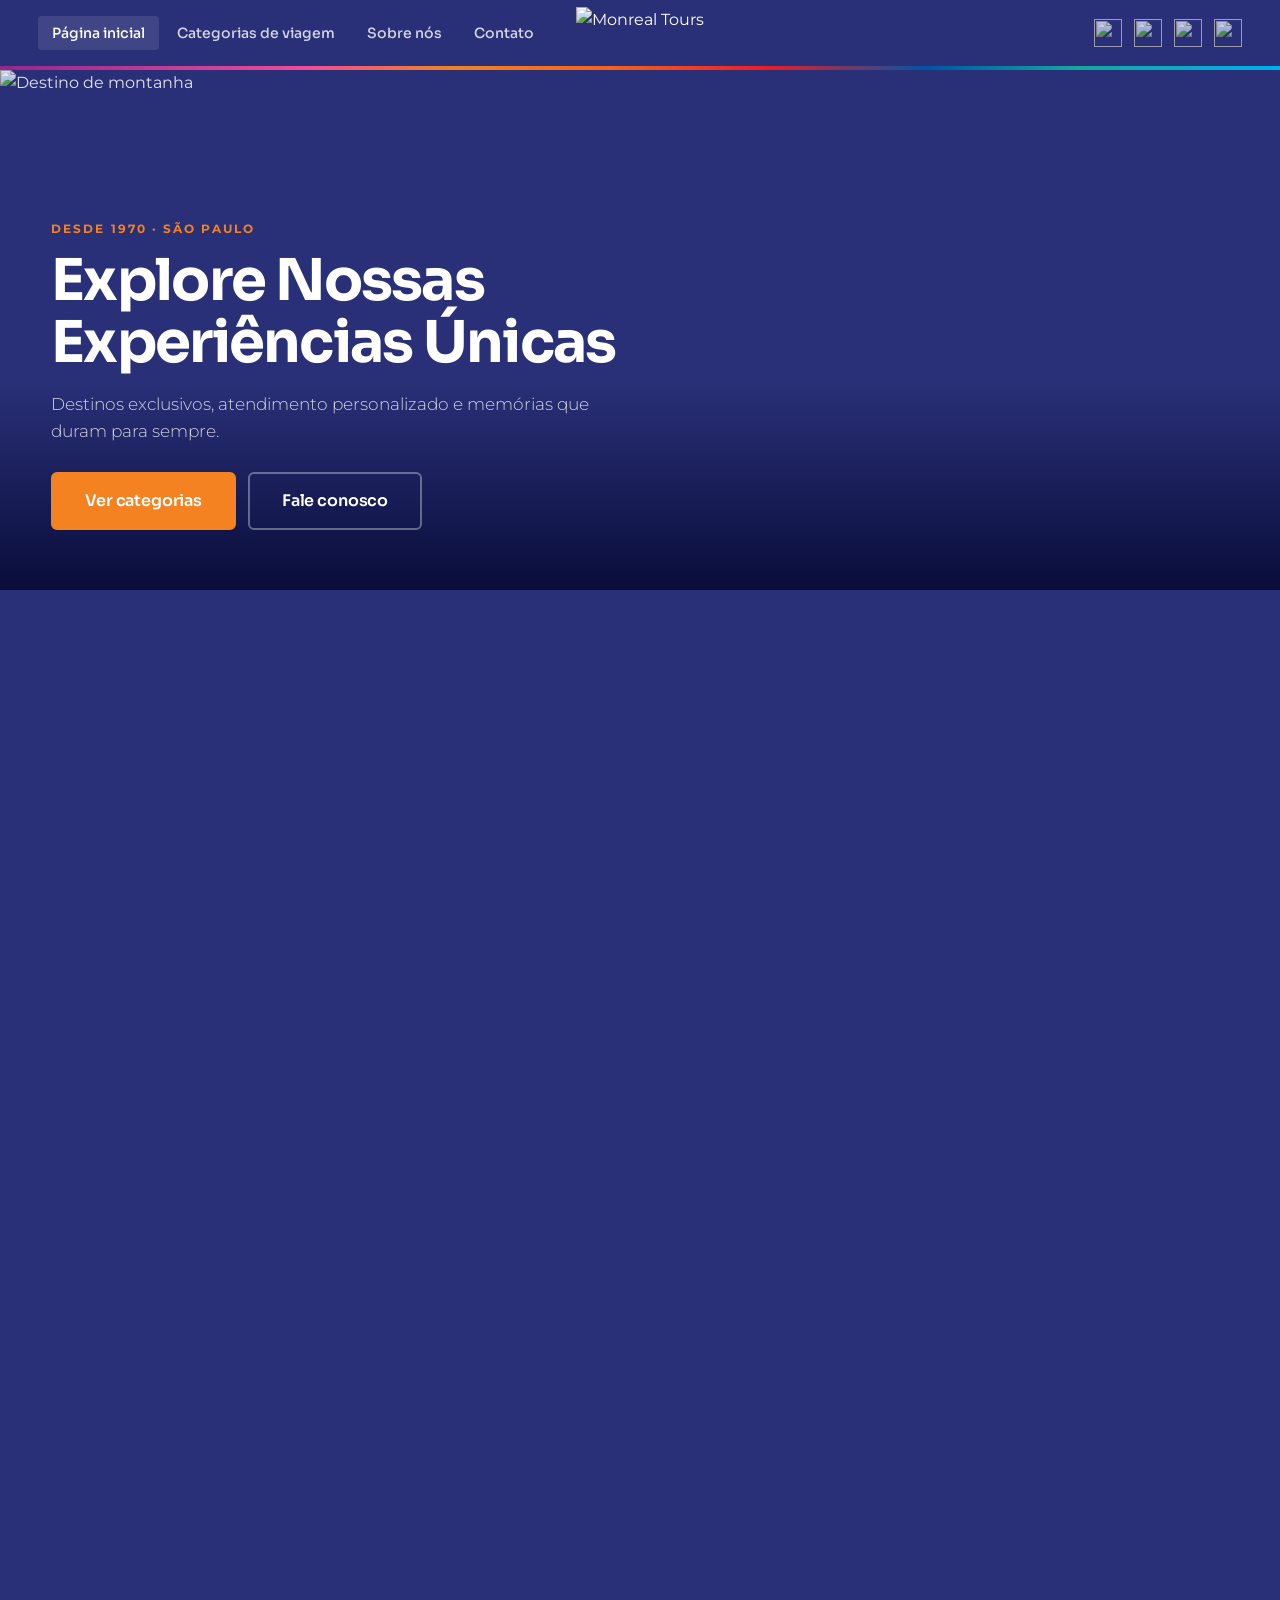
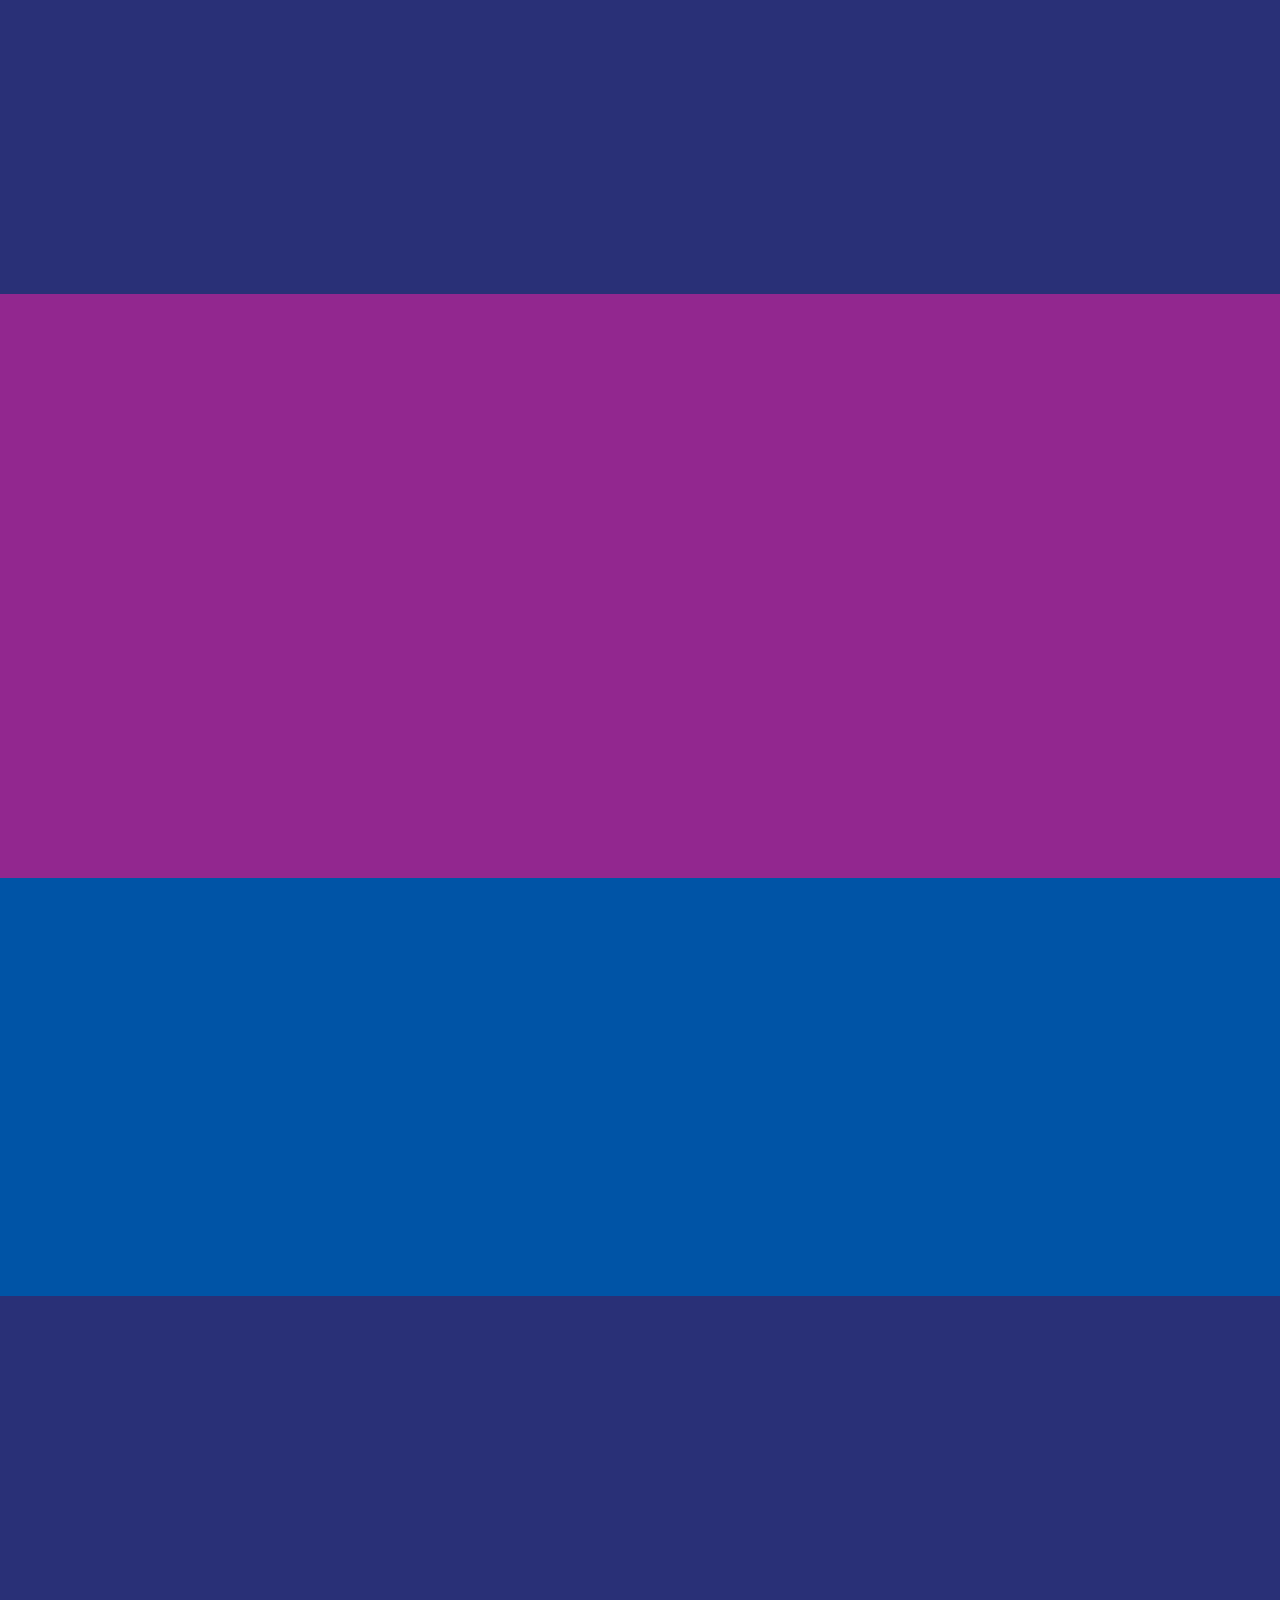
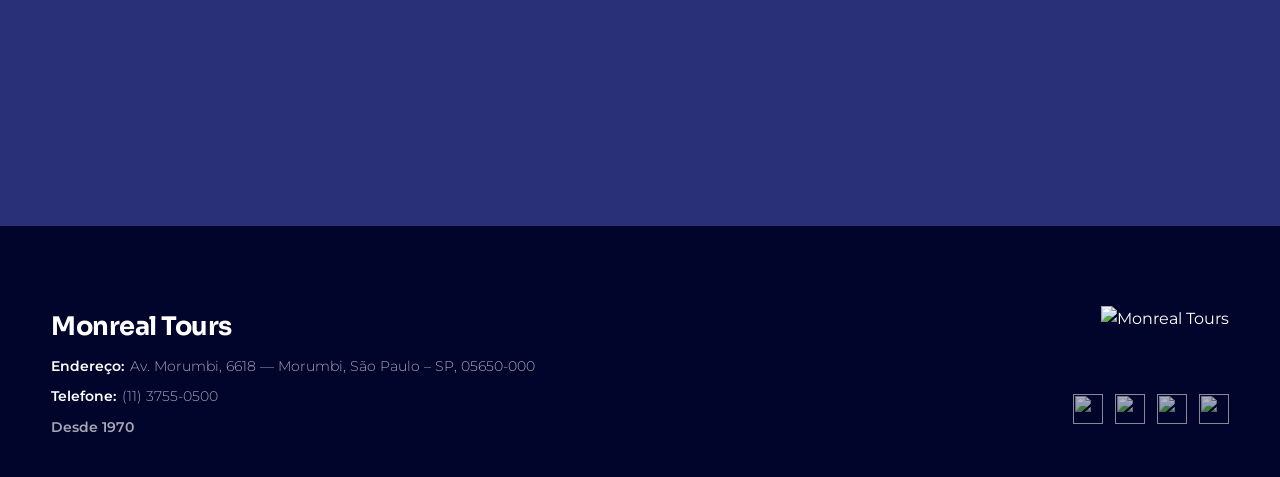
==== commit c44ef8d1: "Add files via upload" ====
--- a/index.html
+++ b/index.html
@@ -3,206 +3,234 @@
 <head>
   <meta charset="UTF-8" />
   <meta name="viewport" content="width=device-width, initial-scale=1.0" />
-  <title>Monreal Tours – Experiências de Viagem Inesquecíveis</title>
-  
+  <title>Monreal Tours — Experiências de Viagem Inesquecíveis</title>
+  <meta name="description" content="Agência de viagens de luxo com mais de 40 anos. Snow, Kite, Cruzeiros, Luxury e muito mais." />
   <link rel="stylesheet" href="style.css" />
 </head>
 <body>
-  <!-- NAVBAR -->
-  <nav class="navbar" id="navbar">
-    <div class="nav-container">
-      <div class="nav-links-left">
-        <a href="index.html" class="active">Página inicial</a>
-        <a href="categorias.html">Categorias de viagem</a>
-        <a href="sobre.html">Sobre nós</a>
-        <a href="contato.html">Contato</a>
-      </div>
-      <a href="index.html" class="nav-logo">
-        <img src="logomonreal.svg" alt="Monreal Tours" />
-      </a>
-      <div class="nav-social">
-        <a href="https://instagram.com/monrealtours" target="_blank" rel="noopener" aria-label="Instagram">
-          <img src="assets/icons/instagram.svg" alt="Instagram" />
-        </a>
-        <a href="#" target="_blank" rel="noopener" aria-label="Facebook">
-          <img src="assets/icons/facebook.svg" alt="Facebook" />
-        </a>
-        <a href="https://wa.me/5511375550500" target="_blank" rel="noopener" aria-label="WhatsApp">
-          <img src="assets/icons/whatsapp.svg" alt="WhatsApp" />
-        </a>
-        <a href="https://youtube.com/@monrealtourstv" target="_blank" rel="noopener" aria-label="YouTube">
-          <img src="assets/icons/youtube.svg" alt="YouTube" />
-        </a>
-      </div>
-      <button class="nav-toggle" id="navToggle" aria-label="Menu">
-        <span></span><span></span><span></span>
-      </button>
-    </div>
-    <div class="nav-colorbar"></div>
-    <div class="nav-mobile" id="navMobile">
-      <a href="index.html">Página inicial</a>
+
+<!-- ═══════════════════════════════════ NAV ══ -->
+<nav class="nav" id="nav">
+  <div class="nav__inner">
+    <div class="nav__links">
+      <a href="index.html" class="active">Página inicial</a>
       <a href="categorias.html">Categorias de viagem</a>
       <a href="sobre.html">Sobre nós</a>
       <a href="contato.html">Contato</a>
     </div>
-  </nav>
-
-  <!-- HERO BANNER -->
-  <section class="hero">
-    <div class="hero-bg">
-      <img src="https://images.unsplash.com/photo-1506905925346-21bda4d32df4?w=1800&q=80" alt="Destino de viagem" class="hero-img" />
-      <div class="hero-overlay"></div>
-    </div>
-    <div class="hero-content">
-      <p class="hero-eyebrow">Desde 1984</p>
-      <h1 class="hero-title">Explore Nossas<br /><em>Experiências Únicas</em></h1>
-      <p class="hero-subtitle">Destinos exclusivos, atendimento personalizado e memórias que duram para sempre.</p>
-      <div class="hero-actions">
-        <a href="categorias.html" class="btn btn-primary">Ver Categorias</a>
-        <a href="contato.html" class="btn btn-ghost">Fale Conosco</a>
-      </div>
-    </div>
-    <div class="hero-scroll-hint">
-      <span>Role para explorar</span>
-      <div class="scroll-line"></div>
-    </div>
-  </section>
-
-  <!-- SECTION: ESTILOS DE VIAGEM -->
-  <section class="section section-travel-styles">
-    <div class="container">
-      <div class="section-header">
-        <div class="section-label">Nossas Categorias</div>
-        <h2 class="section-title">Viagens com o seu estilo</h2>
-        <p class="section-desc">Descubra uma variedade de aventuras e destinos incríveis para tornar cada viagem memorável. Clique nos cards abaixo para conhecer mais sobre cada categoria de viagem oferecida pela Monreal Tours.</p>
-      </div>
-      <div class="cards-grid" id="categoriesGrid">
-        <!-- Cards populados via JS / futuramente via CMS -->
-      </div>
-    </div>
-  </section>
-
-  <!-- SECTION: INSTAGRAM -->
-  <section class="section section-instagram">
-    <div class="instagram-bg"></div>
-    <div class="container">
-      <div class="instagram-layout">
-        <div class="instagram-text">
-          <div class="section-label light">@monrealtours</div>
-          <h2 class="section-title light">Siga-nos no<br /><em>Instagram</em></h2>
-          <p class="section-desc light">Fique por dentro das últimas novidades, promoções exclusivas e destinos incríveis. Siga a Monreal Tours no Instagram e embarque em uma jornada de experiências inesquecíveis.</p>
-          <a href="https://instagram.com/monrealtours" target="_blank" class="btn btn-outline-light">Seguir no Instagram</a>
-        </div>
-        <div class="instagram-mockup">
-          <div class="phone-frame">
-            <div class="phone-screen">
-              <img src="https://images.unsplash.com/photo-1476514525535-07fb3b4ae5f1?w=400&q=80" alt="Instagram" />
-            </div>
+    <a href="index.html" class="nav__logo">
+      <img src="logomonreal.svg" alt="Monreal Tours" />
+    </a>
+    <div class="nav__social">
+      <a href="https://instagram.com/monrealtours" target="_blank" rel="noopener" aria-label="Instagram">
+        <img src="assets/icons/instagram.svg" alt="" />
+      </a>
+      <a href="#" target="_blank" rel="noopener" aria-label="Facebook">
+        <img src="assets/icons/facebook.svg" alt="" />
+      </a>
+      <a href="https://wa.me/5511375550500" target="_blank" rel="noopener" aria-label="WhatsApp">
+        <img src="assets/icons/whatsapp.svg" alt="" />
+      </a>
+      <a href="https://youtube.com/@monrealtourstv" target="_blank" rel="noopener" aria-label="YouTube">
+        <img src="assets/icons/youtube.svg" alt="" />
+      </a>
+      <button class="nav__toggle" id="navToggle" aria-label="Menu" aria-expanded="false">
+        <span></span><span></span><span></span>
+      </button>
+    </div>
+  </div>
+  <div class="nav__bar"></div>
+  <div class="nav__drawer" id="navDrawer">
+    <a href="index.html">Página inicial</a>
+    <a href="categorias.html">Categorias de viagem</a>
+    <a href="sobre.html">Sobre nós</a>
+    <a href="contato.html">Contato</a>
+  </div>
+</nav>
+
+<!-- ═══════════════════════════════════ HERO ══ -->
+<section class="hero">
+  <div class="hero__bg">
+    <img src="https://images.unsplash.com/photo-1506905925346-21bda4d32df4?w=1800&q=80"
+         alt="Destino de montanha" class="hero__img" />
+    <div class="hero__overlay"></div>
+  </div>
+  <div class="hero__content wrap">
+    <p class="hero__eyebrow">Desde 1970 · São Paulo</p>
+    <h1 class="hero__title">Explore Nossas<br>Experiências Únicas</h1>
+    <p class="hero__sub">Destinos exclusivos, atendimento personalizado e memórias que duram para sempre.</p>
+    <div class="hero__ctas">
+      <a href="categorias.html" class="btn btn-primary btn-lg">Ver categorias</a>
+      <a href="contato.html" class="btn btn-ghost btn-lg">Fale conosco</a>
+    </div>
+  </div>
+</section>
+
+<!-- ═══════════════════════════════════ CATS ══ -->
+<section class="section" style="background:var(--c-navy)">
+  <div class="wrap">
+    <div class="sec-hd fade-up">
+      <p class="sec-hd__pre">Escolha sua aventura</p>
+      <h2 class="sec-hd__title">Viagens com o seu estilo</h2>
+      <p class="sec-hd__desc">Descubra uma variedade de aventuras e destinos incríveis. Clique nos cards abaixo para conhecer mais sobre cada categoria de viagem.</p>
+    </div>
+    <div class="cats-grid" id="homeCats"></div>
+  </div>
+</section>
+
+<!-- ═══════════════════════════════════ INSTAGRAM ══ -->
+<section class="section-ig">
+  <div class="wrap">
+    <div class="ig-layout">
+      <div class="ig-text fade-up">
+        <div class="sec-hd" style="margin-bottom:0">
+          <p class="sec-hd__pre">@monrealtours</p>
+          <h2 class="sec-hd__title">Siga-nos no Instagram</h2>
+          <p class="sec-hd__desc">Fique por dentro das últimas novidades, promoções exclusivas e destinos incríveis. Embarque em uma jornada de experiências inesquecíveis.</p>
+        </div>
+        <a href="https://instagram.com/monrealtours" target="_blank" rel="noopener" class="btn btn-primary" style="align-self:flex-start">
+          Acessar @monrealtours
+        </a>
+      </div>
+      <div class="ig-grid fade-up" style="transition-delay:.12s">
+        <img src="https://images.unsplash.com/photo-1506905925346-21bda4d32df4?w=400&q=80" alt="" class="ig-photo" loading="lazy" />
+        <img src="https://images.unsplash.com/photo-1476514525535-07fb3b4ae5f1?w=400&q=80" alt="" class="ig-photo" loading="lazy" />
+        <img src="https://images.unsplash.com/photo-1520250497591-112f2f40a3f4?w=400&q=80" alt="" class="ig-photo" loading="lazy" />
+        <img src="https://images.unsplash.com/photo-1571896349842-33c89424de2d?w=400&q=80" alt="" class="ig-photo" loading="lazy" />
+      </div>
+    </div>
+  </div>
+</section>
+
+<!-- ═══════════════════════════════════ NEWSLETTER ══ -->
+<section class="section-nl">
+  <div class="wrap">
+    <div class="nl-layout">
+      <div class="nl-collage fade-up">
+        <div class="nl-collage__strip">
+          <img src="https://images.unsplash.com/photo-1414438992182-69e404046b44?w=300&q=80" alt="" loading="lazy" />
+          <img src="https://images.unsplash.com/photo-1449965408869-eaa3f722e40d?w=300&q=80" alt="" loading="lazy" />
+          <img src="https://images.unsplash.com/photo-1548574505-5e239809ee19?w=300&q=80" alt="" loading="lazy" />
+        </div>
+      </div>
+      <div class="nl-form fade-up" style="transition-delay:.1s">
+        <div class="sec-hd" style="margin-bottom:0">
+          <p class="sec-hd__pre">Newsletter</p>
+          <h2 class="sec-hd__title">Receba Nossas Novidades</h2>
+          <p class="sec-hd__desc">Inscreva-se para receber ofertas exclusivas, promoções especiais e novidades emocionantes diretamente em sua caixa de entrada.</p>
+        </div>
+        <form id="nlForm">
+          <div class="nl-input-row">
+            <input type="email" placeholder="Seu e-mail" required />
+            <button type="submit" class="btn btn-primary">Enviar</button>
           </div>
-          <div class="instagram-grid">
-            <div class="ig-photo"><img src="https://images.unsplash.com/photo-1469521669194-babb45599def?w=300&q=80" alt="" /></div>
-            <div class="ig-photo"><img src="https://images.unsplash.com/photo-1514890547357-a9ee288728e0?w=300&q=80" alt="" /></div>
-            <div class="ig-photo"><img src="https://images.unsplash.com/photo-1488085061387-422e29b40080?w=300&q=80" alt="" /></div>
+          <div id="nlOk" class="form-ok" style="display:none;margin-top:10px">
+            ✓ Inscrito com sucesso! Obrigado.
           </div>
-        </div>
-      </div>
-    </div>
-  </section>
-
-  <!-- SECTION: NEWSLETTER -->
-  <section class="section section-newsletter">
-    <div class="newsletter-collage">
-      <img src="https://images.unsplash.com/photo-1548574505-5e239809ee19?w=400&q=80" alt="" class="collage-img" style="--r:0deg;--x:0%;--y:10%" />
-      <img src="https://images.unsplash.com/photo-1524492412937-b28074a5d7da?w=300&q=80" alt="" class="collage-img" style="--r:3deg;--x:5%;--y:0%" />
-      <img src="https://images.unsplash.com/photo-1502602898657-3e91760cbb34?w=300&q=80" alt="" class="collage-img" style="--r:-2deg;--x:3%;--y:5%" />
-    </div>
-    <div class="newsletter-content">
-      <div class="section-label">Newsletter</div>
-      <h2 class="section-title">Receba Nossas<br /><em>Novidades</em></h2>
-      <p class="section-desc">Inscreva-se para receber ofertas exclusivas, promoções especiais e novidades emocionantes da Monreal Tours diretamente em sua caixa de entrada.</p>
-      <form class="newsletter-form" onsubmit="handleNewsletter(event)">
-        <div class="form-row">
-          <input type="email" placeholder="Insira o seu E-mail" required class="form-input" />
-          <button type="submit" class="btn btn-primary">Enviar</button>
-        </div>
-      </form>
-    </div>
-  </section>
-
-  <!-- SECTION: YOUTUBE -->
-  <section class="section section-youtube">
-    <div class="container">
-      <div class="youtube-layout">
-        <div class="youtube-text">
-          <div class="section-label">Canal no YouTube</div>
-          <h2 class="section-title">Monreal<br /><em>Tours TV</em></h2>
-          <p class="section-desc">Explore o mundo conosco através de vídeos emocionantes de hotéis, dicas de viagem, promoções e muito mais. Inscreva-se no nosso canal do YouTube e mergulhe em uma jornada de descobertas.</p>
-          <a href="https://youtube.com/@monrealtours" target="_blank" class="btn btn-primary">Inscrever-se no YouTube</a>
-        </div>
-        <div class="youtube-mockup">
-          <div class="laptop-frame">
-            <div class="laptop-screen">
-              <img src="https://images.unsplash.com/photo-1611162616475-46b635cb6868?w=800&q=80" alt="Monreal Tours TV" />
-              <div class="play-overlay">
-                <div class="play-btn">
-                  <svg width="32" height="32" viewBox="0 0 24 24" fill="white"><path d="M8 5v14l11-7z"/></svg>
-                </div>
-              </div>
-            </div>
-          </div>
-        </div>
-      </div>
-    </div>
-  </section>
-
-  <!-- SECTION: SOBRE (CTA) -->
-  <section class="section section-about-cta">
-    <div class="container">
-      <div class="about-cta-inner">
-        <div class="section-label">Nossa História</div>
-        <h2 class="section-title centered">Descubra o Mundo com a<br /><em>Monreal Tours</em></h2>
-        <p class="section-subtitle centered">Experiências de Viagem Inesquecíveis</p>
-        <p class="section-desc centered">Descubra o mundo com a Monreal Tours, sua agência de viagens de luxo de confiança. Com mais de 40 anos de experiência, oferecemos experiências inesquecíveis e personalizadas para cada cliente. Nossa equipe altamente qualificada e nossa busca constante por destinos exclusivos garantem que cada viagem seja uma jornada memorável.</p>
-        <a href="sobre.html" class="btn btn-primary">Conheça Nossa História</a>
-      </div>
-    </div>
-  </section>
-  <!-- FOOTER -->
-  <footer class="footer">
-    <div class="footer-content">
-      <div class="footer-info">
-        <p class="footer-brand">Monreal Tours</p>
-        <div class="footer-address-row">
-          <strong>Endereço:</strong>
-          <span>Av. Morumbi, 6618 - Morumbi, São Paulo - SP, 05650-000</span>
-        </div>
-        <div class="footer-address-row">
-          <strong>Telefone:</strong>
-          <span>(11) 3755-0500</span>
-        </div>
-        <p class="footer-since">Desde 1970</p>
-      </div>
-      <div class="footer-logo-col">
-        <img src="logomonreal.svg" alt="Monreal Tours" />
-        <div class="footer-social">
-          <a href="https://instagram.com/monrealtours" target="_blank" rel="noopener" aria-label="Instagram">
-            <img src="assets/icons/instagram.svg" alt="Instagram" />
-          </a>
-          <a href="#" target="_blank" rel="noopener" aria-label="Facebook">
-            <img src="assets/icons/facebook.svg" alt="Facebook" />
-          </a>
-          <a href="https://wa.me/5511375550500" target="_blank" rel="noopener" aria-label="WhatsApp">
-            <img src="assets/icons/whatsapp.svg" alt="WhatsApp" />
-          </a>
-          <a href="https://youtube.com/@monrealtourstv" target="_blank" rel="noopener" aria-label="YouTube">
-            <img src="assets/icons/youtube.svg" alt="YouTube" />
-          </a>
-        </div>
-      </div>
-    </div>
-  </footer>
-
-  <script src="assets/js/data.js"></script>
-  <script src="assets/js/main.js"></script>
+        </form>
+      </div>
+    </div>
+  </div>
+</section>
+
+<!-- ═══════════════════════════════════ YOUTUBE TV ══ -->
+<section class="section-yt">
+  <div class="wrap">
+    <div class="yt-layout">
+      <div class="yt-text fade-up" style="display:flex;flex-direction:column;gap:24px">
+        <div class="sec-hd" style="margin-bottom:0">
+          <p class="sec-hd__pre">YouTube</p>
+          <h2 class="sec-hd__title">Monreal Tours TV</h2>
+          <p class="sec-hd__desc">Explore o mundo conosco através de vídeos emocionantes de hotéis, dicas de viagem e promoções. Inscreva-se no canal do YouTube!</p>
+        </div>
+        <a href="https://youtube.com/@monrealtourstv" target="_blank" rel="noopener" class="btn btn-primary" style="align-self:flex-start">
+          Acessar canal
+        </a>
+      </div>
+      <div class="yt-mockup fade-up" style="transition-delay:.1s">
+        <img src="https://images.unsplash.com/photo-1611162616305-c69b3fa7fbe0?w=800&q=80"
+             alt="Monreal Tours TV" loading="lazy" />
+      </div>
+    </div>
+  </div>
+</section>
+
+<!-- ═══════════════════════════════════ ABOUT CTA ══ -->
+<section class="section-about-cta">
+  <div class="wrap">
+    <div class="about-cta-inner">
+      <div class="fade-up">
+        <p class="sec-hd__pre" style="text-align:center">Quem somos</p>
+        <h2 class="sec-hd__title" style="text-align:center;margin-bottom:10px">Descubra o Mundo com a Monreal Tours</h2>
+        <p style="font-family:var(--ff-head);font-size:1rem;font-weight:600;color:rgba(255,255,255,.85);text-align:center;margin-bottom:8px">Experiências de Viagem Inesquecíveis</p>
+        <p class="sec-hd__desc" style="text-align:center;margin:0 auto 28px">Descubra o mundo com a Monreal Tours, sua agência de viagens de luxo de confiança. Com mais de 40 anos de experiência, oferecemos experiências inesquecíveis e personalizadas para cada cliente.</p>
+        <div style="display:flex;justify-content:center;gap:12px;flex-wrap:wrap">
+          <a href="sobre.html" class="btn btn-primary">Conheça nossa história</a>
+          <a href="contato.html" class="btn btn-ghost">Entre em contato</a>
+        </div>
+      </div>
+    </div>
+  </div>
+</section>
+
+<!-- ═══════════════════════════════════ FOOTER ══ -->
+<footer class="footer">
+  <div class="wrap">
+    <div class="footer__inner">
+      <div class="footer__info">
+        <p class="footer__brand">Monreal Tours</p>
+        <p class="footer__row"><strong>Endereço:</strong><span>Av. Morumbi, 6618 — Morumbi, São Paulo – SP, 05650-000</span></p>
+        <p class="footer__row"><strong>Telefone:</strong><span>(11) 3755-0500</span></p>
+        <p class="footer__since">Desde 1970</p>
+      </div>
+      <div class="footer__right">
+        <div class="footer__logo">
+          <img src="logomonreal.svg" alt="Monreal Tours" />
+        </div>
+        <div class="footer__social">
+          <a href="https://instagram.com/monrealtours" target="_blank" rel="noopener" aria-label="Instagram"><img src="assets/icons/instagram.svg" alt="" /></a>
+          <a href="#" target="_blank" rel="noopener" aria-label="Facebook"><img src="assets/icons/facebook.svg" alt="" /></a>
+          <a href="https://wa.me/5511375550500" target="_blank" rel="noopener" aria-label="WhatsApp"><img src="assets/icons/whatsapp.svg" alt="" /></a>
+          <a href="https://youtube.com/@monrealtourstv" target="_blank" rel="noopener" aria-label="YouTube"><img src="assets/icons/youtube.svg" alt="" /></a>
+        </div>
+      </div>
+    </div>
+  </div>
+</footer>
+
+<script src="assets/js/data.js"></script>
+<script src="assets/js/main.js"></script>
+<script>
+(function renderHome() {
+  const grid = document.getElementById('homeCats');
+  if (!grid || !window.MT) return;
+  window.MT.categories.forEach((cat, i) => {
+    const d = document.createElement('div');
+    d.className = 'cat-card fade-up';
+    d.style.transitionDelay = (i * 0.06) + 's';
+    d.innerHTML = `
+      <div class="cat-card__img-wrap">
+        <img src="${cat.img}" alt="${cat.name}" class="cat-card__img" loading="lazy" />
+      </div>
+      <div class="cat-card__body">
+        <p class="cat-card__name">${cat.name}</p>
+        <p class="cat-card__sub">${cat.subtitle}</p>
+        <p class="cat-card__desc">${cat.desc}</p>
+        <div class="cat-card__foot">
+          <a href="categoria.html?cat=${cat.id}" class="cat-card__link">Acessar</a>
+        </div>
+      </div>`;
+    grid.appendChild(d);
+  });
+  // Re-observe new elements
+  document.querySelectorAll('.fade-up:not(.observed)').forEach(el => {
+    el.classList.add('observed');
+    const obs = new IntersectionObserver((entries) => {
+      entries.forEach(e => { if (e.isIntersecting) { e.target.classList.add('in'); obs.unobserve(e.target); } });
+    }, { threshold: 0.1 });
+    obs.observe(el);
+  });
+})();
+</script>
 </body>
 </html>
--- a/style.css
+++ b/style.css
@@ -1,836 +1,341 @@
-/* =============================================
-   MONREAL TOURS — Main Stylesheet
-   Cores extraídas do Figma: #293077 #01042b #92278f #0054a6 #f58220
-   Fontes: Sora (headings) + Montserrat (body)
-   ============================================= */
-
-/* ── GOOGLE FONTS ────────────────────────────── */
-@import url('https://fonts.googleapis.com/css2?family=Sora:wght@300;400;500;600;700&family=Montserrat:wght@300;400;500;600;700&display=swap');
+/* =============================================================
+   MONREAL TOURS — Design System
+   Colors: Figma-exact palette
+   Type: Sora (headings) + Montserrat (body)
+   ============================================================= */
+
+@import url('https://fonts.googleapis.com/css2?family=Sora:wght@300;400;500;600;700&family=Montserrat:ital,wght@0,300;0,400;0,500;0,600;0,700;1,300;1,400&display=swap');
 
 /* ── TOKENS ─────────────────────────────────── */
 :root {
-  /* Cores exatas do Figma */
-  --blue-main:    #293077;   /* navbar, fundo principal */
-  --blue-dark:    #01042b;   /* footer */
-  --blue-mid:     #0054a6;   /* seção YouTube TV */
-  --purple:       #92278f;   /* seção newsletter */
-  --orange:       #f58220;   /* botões primários CTA */
-  --white:        #FFFFFF;
-  --off-white:    #FAFAFA;   /* cards */
-  --text-dark:    #262626;   /* texto sobre fundo claro */
-  --text-muted:   rgba(255,255,255,0.7);
-  --whatsapp:     #25D366;
-
-  /* Colorbar gradient (navbar separator) */
+  --c-navy:    #293077;
+  --c-deep:    #01042b;
+  --c-blue:    #0054a6;
+  --c-purple:  #92278f;
+  --c-orange:  #f58220;
+  --c-white:   #ffffff;
+  --c-card:    #fafafa;
+  --c-ink:     #262626;
+  --c-muted:   rgba(255,255,255,.65);
+  --c-wapp:    #25d366;
+
   --colorbar: linear-gradient(90deg,
-    #92278f 0%,
-    #ee4c9b 23.7%,
-    #f58220 35.7%,
-    #f26121 47.8%,
-    #ed1c24 59.9%,
-    #0054a6 72.3%,
-    #13a89e 84.2%,
-    #00aeef 100%
-  );
-
-  --font-heading: 'Sora', system-ui, sans-serif;
-  --font-body:    'Montserrat', system-ui, sans-serif;
-
-  --nav-h:       62px;
-  --max-w:       1440px;
-  --inner-w:     1052px;
-  --section-pad: clamp(48px, 6vw, 80px);
-  --radius:      4px;
-  --radius-lg:   8px;
-
-  --ease-out:    cubic-bezier(0.16, 1, 0.3, 1);
-  --border:      rgba(255,255,255,0.12);
+    #92278f 0%, #ee4c9b 23.7%, #f58220 35.7%,
+    #f26121 47.8%, #ed1c24 59.9%, #0054a6 72.3%,
+    #13a89e 84.2%, #00aeef 100%);
+
+  --ff-head: 'Sora', sans-serif;
+  --ff-body: 'Montserrat', sans-serif;
+
+  --nav-h: 66px;
+  --bar-h: 4px;
+  --r: 6px;
+  --ease: cubic-bezier(.22,1,.36,1);
+  --max: 1440px;
+  --pad: clamp(20px, 4vw, 80px);
 }
 
 /* ── RESET ───────────────────────────────────── */
-*, *::before, *::after { box-sizing: border-box; margin: 0; padding: 0; }
-html { scroll-behavior: smooth; -webkit-text-size-adjust: 100%; }
-body {
-  font-family: var(--font-body);
-  background: var(--blue-main);
-  color: var(--white);
-  line-height: 1.6;
-  font-size: 16px;
-  overflow-x: hidden;
-}
-img { display: block; max-width: 100%; height: auto; }
-a { color: inherit; text-decoration: none; }
-button { cursor: pointer; border: none; background: none; font: inherit; }
-ul { list-style: none; }
-address { font-style: normal; }
+*,*::before,*::after{box-sizing:border-box;margin:0;padding:0}
+html{scroll-behavior:smooth;-webkit-text-size-adjust:100%}
+body{font-family:var(--ff-body);background:var(--c-navy);color:var(--c-white);line-height:1.6;overflow-x:hidden}
+img{display:block;max-width:100%;height:auto}
+a{color:inherit;text-decoration:none}
+button{cursor:pointer;border:none;background:none;font:inherit}
+ul{list-style:none}
 
 /* ── SCROLLBAR ───────────────────────────────── */
-::-webkit-scrollbar { width: 6px; }
-::-webkit-scrollbar-track { background: var(--blue-dark); }
-::-webkit-scrollbar-thumb { background: var(--orange); border-radius: 3px; }
-
-/* ── LAYOUT UTILS ────────────────────────────── */
-.container {
-  max-width: var(--max-w);
-  margin: 0 auto;
-  padding: 0 clamp(16px, 3vw, 32px);
-}
-.inner {
-  max-width: var(--inner-w);
-  margin: 0 auto;
-}
-.section {
-  padding: var(--section-pad) 0;
-}
-
-/* ── TYPOGRAPHY ──────────────────────────────── */
-h1, h2, h3, h4, h5 {
-  font-family: var(--font-heading);
-  font-weight: 600;
-  line-height: 1.15;
-}
-
-.section-title {
-  font-family: var(--font-heading);
-  font-size: clamp(1.8rem, 3.6vw, 3.25rem);
-  font-weight: 600;
-  line-height: 1.15;
-  letter-spacing: -0.025em;
-  color: var(--white);
-  margin-bottom: 16px;
-}
-.section-title.dark { color: var(--text-dark); }
-
-.section-desc {
-  font-family: var(--font-body);
-  font-size: 1rem;
-  font-weight: 300;
-  line-height: 1.6;
-  color: rgba(255,255,255,0.85);
-  max-width: 696px;
-  letter-spacing: -0.005em;
-}
-.section-header { margin-bottom: 40px; }
+::-webkit-scrollbar{width:5px}
+::-webkit-scrollbar-track{background:var(--c-deep)}
+::-webkit-scrollbar-thumb{background:var(--c-orange);border-radius:3px}
+
+/* ── LAYOUT ──────────────────────────────────── */
+.wrap{max-width:var(--max);margin:0 auto;padding:0 var(--pad)}
+.section{padding:clamp(60px,8vw,100px) 0}
+
+/* ── TYPOGRAPHY HELPERS ──────────────────────── */
+.h1{font-family:var(--ff-head);font-size:clamp(2.2rem,4.5vw,3.5rem);font-weight:700;line-height:1.1;letter-spacing:-.03em}
+.h2{font-family:var(--ff-head);font-size:clamp(1.8rem,3.5vw,2.8rem);font-weight:600;line-height:1.15;letter-spacing:-.025em}
+.h3{font-family:var(--ff-head);font-size:clamp(1.1rem,2vw,1.5rem);font-weight:600;line-height:1.2;letter-spacing:-.02em}
+.body-lg{font-family:var(--ff-body);font-size:1rem;font-weight:300;line-height:1.7;color:var(--c-muted)}
+.label-sm{font-family:var(--ff-body);font-size:.75rem;font-weight:600;letter-spacing:.08em;text-transform:uppercase;color:var(--c-orange)}
 
 /* ── BUTTONS ─────────────────────────────────── */
-.btn {
-  display: inline-flex;
-  align-items: center;
-  gap: 8px;
-  padding: 8px 16px;
-  border-radius: var(--radius);
-  font-family: var(--font-heading);
-  font-size: 1rem;
-  font-weight: 400;
-  line-height: 1.25;
-  letter-spacing: -0.005em;
-  transition: all 0.22s var(--ease-out);
-  white-space: nowrap;
-}
-.btn-primary {
-  background: var(--orange);
-  color: var(--white);
-}
-.btn-primary:hover {
-  background: #e0721a;
-  transform: translateY(-1px);
-  box-shadow: 0 6px 20px rgba(245,130,32,0.4);
-}
-.btn-link {
-  background: transparent;
-  color: var(--blue-main);
-  padding: 8px 16px;
-}
-.btn-link:hover { opacity: 0.65; }
-.btn-link.light { color: var(--white); }
-.btn-ghost {
-  background: transparent;
-  color: var(--white);
-  border: 1px solid rgba(255,255,255,0.4);
-}
-.btn-ghost:hover {
-  border-color: var(--orange);
-  color: var(--orange);
-}
-.btn-whatsapp {
-  background: var(--whatsapp);
-  color: var(--white);
-}
-.btn-whatsapp:hover {
-  background: #20bd5a;
-  transform: translateY(-1px);
-  box-shadow: 0 6px 20px rgba(37,211,102,0.35);
-}
-.btn.full-width { width: 100%; justify-content: center; }
-
-/* ── NAVBAR ──────────────────────────────────── */
-.navbar {
-  position: fixed;
-  top: 0; left: 0; right: 0;
-  z-index: 100;
-  background: var(--blue-main);
-  transition: box-shadow 0.3s;
-}
-.navbar.scrolled {
-  box-shadow: 0 2px 24px rgba(0,0,0,0.5);
-}
-.nav-container {
-  max-width: var(--max-w);
-  margin: 0 auto;
-  padding: 0 32px;
-  height: var(--nav-h);
-  display: flex;
-  align-items: center;
-  gap: 80px;
-}
-.nav-links-left {
-  display: flex;
-  align-items: center;
-  gap: 2px;
-  flex: 1;
-}
-.nav-links-left a {
-  font-family: var(--font-heading);
-  font-size: 1rem;
-  font-weight: 400;
-  line-height: 1.25;
-  color: var(--white);
-  padding: 8px 16px;
-  border-radius: var(--radius);
-  transition: opacity 0.2s;
-}
-.nav-links-left a:hover,
-.nav-links-left a.active { opacity: 0.7; }
-
-.nav-logo {
-  flex-shrink: 0;
-  display: flex;
-  align-items: center;
-}
-.nav-logo img { height: 54px; width: auto; }
-
-.nav-social {
-  display: flex;
-  align-items: center;
-  gap: 16px;
-}
-.nav-social a img { width: 32px; height: 32px; }
-
-.nav-colorbar {
-  height: 4px;
-  width: 100%;
-  background: var(--colorbar);
-}
-
-.nav-toggle {
-  display: none;
-  flex-direction: column;
-  gap: 5px;
-  padding: 8px;
-  margin-left: auto;
-}
-.nav-toggle span {
-  display: block;
-  width: 22px; height: 2px;
-  background: var(--white);
-  border-radius: 2px;
-  transition: all 0.25s;
-}
-
-.nav-mobile {
-  display: none;
-  flex-direction: column;
-  background: var(--blue-main);
-  padding: 16px 24px 24px;
-  gap: 4px;
-}
-.nav-mobile.open { display: flex; }
-.nav-mobile a {
-  font-family: var(--font-heading);
-  font-size: 1rem;
-  color: var(--white);
-  padding: 12px 16px;
-  border-bottom: 1px solid var(--border);
-  display: block;
-}
-.nav-mobile a:hover { opacity: 0.75; }
-
-/* ── HERO BANNER ─────────────────────────────── */
-.hero {
-  position: relative;
-  height: 320px;
-  display: flex;
-  align-items: flex-end;
-  overflow: hidden;
-  margin-top: var(--nav-h);
-}
-.hero-bg { position: absolute; inset: 0; }
-.hero-img {
-  width: 100%; height: 100%;
-  object-fit: cover;
-  animation: heroZoom 14s ease-in-out infinite alternate;
-}
-@keyframes heroZoom {
-  from { transform: scale(1); }
-  to   { transform: scale(1.06); }
-}
-.hero-overlay {
-  position: absolute; inset: 0;
-  background: rgba(41,48,119,0.32);
-}
-.hero-content {
-  position: relative; z-index: 2;
-  width: 100%;
-  padding: 0 clamp(24px, 4vw, 262px) 48px;
-}
-.hero-title {
-  font-family: var(--font-heading);
-  font-size: clamp(1.6rem, 3.6vw, 3.25rem);
-  font-weight: 600;
-  line-height: 1.15;
-  letter-spacing: -0.025em;
-  color: var(--white);
-}
-
-/* ── CARDS SECTION ───────────────────────────── */
-.section-cards {
-  background: var(--blue-main);
-  padding: 80px 0;
-}
-.cards-heading {
-  padding: 0 clamp(16px, 4vw, 194px);
-  margin-bottom: 24px;
-}
-.cards-grid-wrap {
-  display: flex;
-  justify-content: center;
-}
-.cards-grid {
-  display: flex;
-  flex-wrap: wrap;
-  gap: 24px;
-  max-width: var(--inner-w);
-  padding: 0 16px;
-}
-
-/* ── CARD COMPONENT ──────────────────────────── */
-.card {
-  background: var(--off-white);
-  border-radius: var(--radius);
-  padding: 16px;
-  width: 251px;
-  display: flex;
-  flex-direction: column;
-  gap: 8px;
-  box-shadow: 0 4px 4px rgba(0,0,0,0.25);
-  transition: transform 0.25s var(--ease-out), box-shadow 0.25s;
-  flex-shrink: 0;
-}
-.card:hover {
-  transform: translateY(-4px);
-  box-shadow: 0 12px 32px rgba(0,0,0,0.35);
-}
-.card-img {
-  width: 100%; height: 122px;
-  object-fit: cover;
-  border-radius: var(--radius);
-  display: block;
-}
-.card-img-placeholder {
-  width: 100%; height: 122px;
-  background: linear-gradient(135deg, #c8d8e8, #a0b8cc);
-  border-radius: var(--radius);
-}
-.card-title {
-  font-family: var(--font-heading);
-  font-size: 1.25rem;
-  font-weight: 600;
-  line-height: 1.2;
-  letter-spacing: -0.02em;
-  color: var(--text-dark);
-}
-.card-subtitle {
-  font-family: var(--font-body);
-  font-size: 1rem;
-  font-weight: 600;
-  line-height: 1.25;
-  letter-spacing: -0.005em;
-  color: var(--text-dark);
-}
-.card-desc {
-  font-family: var(--font-body);
-  font-size: 0.75rem;
-  font-weight: 300;
-  line-height: 1.35;
-  color: var(--text-dark);
-  flex: 1;
-}
-.card-footer { display: flex; justify-content: flex-end; }
-.card .btn-link {
-  color: var(--blue-main);
-  font-family: var(--font-heading);
-  font-size: 1rem;
-  font-weight: 400;
-  padding: 8px 16px;
-}
-.card .btn-link:hover { opacity: 0.65; }
-
-/* ── CATEGORIES PAGE ─────────────────────────── */
-.categories-grid {
-  display: grid;
-  grid-template-columns: repeat(2, 1fr);
-  gap: 24px;
-  max-width: var(--inner-w);
-  margin: 0 auto;
-}
-.cat-card {
-  background: var(--off-white);
-  border-radius: var(--radius);
-  overflow: hidden;
-  display: flex;
-  box-shadow: 0 4px 4px rgba(0,0,0,0.25);
-  transition: transform 0.25s var(--ease-out), box-shadow 0.25s;
-}
-.cat-card:hover {
-  transform: translateY(-3px);
-  box-shadow: 0 10px 28px rgba(0,0,0,0.35);
-}
-.cat-img { width: 200px; height: 160px; object-fit: cover; flex-shrink: 0; }
-.cat-img-placeholder { width: 200px; height: 160px; background: linear-gradient(135deg, #c8d8e8, #a0b8cc); flex-shrink: 0; }
-.cat-body {
-  padding: 20px;
-  display: flex;
-  flex-direction: column;
-  gap: 6px;
-  flex: 1;
-}
-.cat-title { font-family: var(--font-heading); font-size: 1.25rem; font-weight: 600; color: var(--text-dark); letter-spacing: -0.02em; }
-.cat-subtitle { font-size: 0.875rem; font-weight: 600; color: var(--text-dark); }
-.cat-desc { font-size: 0.75rem; font-weight: 300; color: var(--text-dark); line-height: 1.4; flex: 1; }
-.cat-body .btn-link { color: var(--blue-main); padding: 6px 0; font-size: 0.875rem; align-self: flex-end; }
-
-/* ── PRODUCTS GRID ───────────────────────────── */
-.products-grid {
-  display: grid;
-  grid-template-columns: repeat(4, 1fr);
-  gap: 24px;
-  max-width: var(--max-w);
-  margin: 0 auto;
-  padding: 0 32px;
-}
+.btn{display:inline-flex;align-items:center;gap:8px;padding:10px 22px;border-radius:var(--r);font-family:var(--ff-head);font-size:.9rem;font-weight:600;letter-spacing:-.01em;transition:all .25s var(--ease);white-space:nowrap;cursor:pointer}
+.btn-primary{background:var(--c-orange);color:#fff;border:2px solid var(--c-orange)}
+.btn-primary:hover{background:transparent;color:var(--c-orange);transform:translateY(-2px)}
+.btn-ghost{background:transparent;color:#fff;border:2px solid rgba(255,255,255,.35)}
+.btn-ghost:hover{border-color:#fff;background:rgba(255,255,255,.08);transform:translateY(-2px)}
+.btn-wapp{background:var(--c-wapp);color:#fff;border:2px solid var(--c-wapp)}
+.btn-wapp:hover{background:transparent;color:var(--c-wapp);transform:translateY(-2px)}
+.btn-link{background:transparent;color:var(--c-navy);padding:6px 0;font-size:.85rem;font-weight:600;border-bottom:1px solid transparent;transition:border-color .2s,opacity .2s}
+.btn-link:hover{border-color:var(--c-navy);opacity:.7}
+.btn-sm{padding:7px 16px;font-size:.8rem}
+.btn-lg{padding:14px 32px;font-size:1rem}
+
+/* ── NAV ─────────────────────────────────────── */
+.nav{position:fixed;top:0;left:0;right:0;z-index:200;background:var(--c-navy);transition:box-shadow .3s}
+.nav.scrolled{box-shadow:0 4px 32px rgba(0,0,0,.45)}
+.nav__inner{max-width:var(--max);margin:0 auto;padding:0 clamp(16px,3vw,48px);height:var(--nav-h);display:grid;grid-template-columns:1fr auto 1fr;align-items:center;gap:16px}
+.nav__links{display:flex;align-items:center;gap:4px}
+.nav__links a{font-family:var(--ff-head);font-size:.88rem;font-weight:500;color:rgba(255,255,255,.8);padding:6px 14px;border-radius:4px;transition:color .2s,background .2s}
+.nav__links a:hover,.nav__links a.active{color:#fff;background:rgba(255,255,255,.1)}
+.nav__logo{justify-self:center;display:flex}
+.nav__logo img{height:52px;width:auto;display:block}
+.nav__social{display:flex;align-items:center;gap:12px;justify-content:flex-end}
+.nav__social a{opacity:.75;transition:opacity .2s,transform .2s}
+.nav__social a:hover{opacity:1;transform:scale(1.1)}
+.nav__social img{width:28px;height:28px}
+.nav__bar{height:var(--bar-h);background:var(--colorbar)}
+.nav__toggle{display:none;flex-direction:column;gap:5px;padding:8px;margin-left:auto}
+.nav__toggle span{display:block;width:22px;height:2px;background:#fff;border-radius:2px;transition:all .25s}
+.nav__drawer{display:none;flex-direction:column;background:var(--c-navy);padding:12px 24px 24px;border-top:1px solid rgba(255,255,255,.08)}
+.nav__drawer.open{display:flex}
+.nav__drawer a{font-family:var(--ff-head);font-size:1rem;color:rgba(255,255,255,.85);padding:13px 0;border-bottom:1px solid rgba(255,255,255,.07);transition:color .2s}
+.nav__drawer a:hover{color:#fff}
+
+/* ── HERO ────────────────────────────────────── */
+.hero{position:relative;height:clamp(320px,42vw,520px);display:flex;align-items:flex-end;overflow:hidden;margin-top:calc(var(--nav-h) + var(--bar-h))}
+.hero__bg{position:absolute;inset:0}
+.hero__img{width:100%;height:100%;object-fit:cover;transform-origin:center;animation:hzoom 20s ease-in-out infinite alternate}
+@keyframes hzoom{from{transform:scale(1)}to{transform:scale(1.08)}}
+.hero__overlay{position:absolute;inset:0;background:linear-gradient(180deg,rgba(41,48,119,.12) 0%,rgba(41,48,119,.55) 60%,rgba(1,4,43,.8) 100%)}
+.hero__content{position:relative;z-index:2;width:100%;padding:0 var(--pad) clamp(32px,5vw,60px)}
+.hero__eyebrow{font-family:var(--ff-body);font-size:.72rem;font-weight:700;letter-spacing:.18em;text-transform:uppercase;color:var(--c-orange);margin-bottom:12px;opacity:0;animation:fadeUp .7s .1s var(--ease) forwards}
+.hero__title{font-family:var(--ff-head);font-size:clamp(2rem,5vw,3.6rem);font-weight:700;line-height:1.08;letter-spacing:-.03em;color:#fff;margin-bottom:16px;opacity:0;animation:fadeUp .7s .25s var(--ease) forwards}
+.hero__sub{font-family:var(--ff-body);font-size:clamp(.9rem,1.5vw,1.05rem);font-weight:300;color:rgba(255,255,255,.8);max-width:560px;opacity:0;animation:fadeUp .7s .4s var(--ease) forwards}
+.hero__ctas{display:flex;gap:12px;flex-wrap:wrap;margin-top:28px;opacity:0;animation:fadeUp .7s .55s var(--ease) forwards}
+
+/* ── PAGE TITLE HERO (smaller pages) ──────────── */
+.page-hero{position:relative;height:clamp(200px,28vw,320px);display:flex;align-items:flex-end;overflow:hidden;margin-top:calc(var(--nav-h) + var(--bar-h))}
+.page-hero__bg{position:absolute;inset:0}
+.page-hero__img{width:100%;height:100%;object-fit:cover;animation:hzoom 20s ease-in-out infinite alternate}
+.page-hero__overlay{position:absolute;inset:0;background:linear-gradient(180deg,rgba(41,48,119,.2) 0%,rgba(1,4,43,.75) 100%)}
+.page-hero__content{position:relative;z-index:2;padding:0 var(--pad) clamp(24px,4vw,48px)}
+.page-hero__title{font-family:var(--ff-head);font-size:clamp(2.2rem,5vw,4rem);font-weight:700;line-height:1.1;letter-spacing:-.035em;color:#fff;opacity:0;animation:fadeUp .7s .2s var(--ease) forwards}
+
+/* ── SECTION HEADER ──────────────────────────── */
+.sec-hd{margin-bottom:clamp(32px,5vw,56px)}
+.sec-hd__pre{font-family:var(--ff-body);font-size:.72rem;font-weight:700;letter-spacing:.16em;text-transform:uppercase;color:var(--c-orange);margin-bottom:10px}
+.sec-hd__title{font-family:var(--ff-head);font-size:clamp(1.7rem,3.5vw,2.8rem);font-weight:700;line-height:1.15;letter-spacing:-.025em;color:#fff;margin-bottom:14px}
+.sec-hd__title.dark{color:var(--c-ink)}
+.sec-hd__desc{font-family:var(--ff-body);font-size:.95rem;font-weight:300;line-height:1.75;color:var(--c-muted);max-width:640px}
+.sec-hd__desc.dark{color:rgba(38,38,38,.75)}
+.sec-hd--center{text-align:center}
+.sec-hd--center .sec-hd__desc{margin:0 auto}
+
+/* ── CATEGORY CARDS (Home 8-grid) ────────────── */
+.cats-grid{display:grid;grid-template-columns:repeat(4,1fr);gap:20px}
+.cat-card{background:var(--c-card);border-radius:var(--r);overflow:hidden;box-shadow:0 4px 20px rgba(0,0,0,.18);transition:transform .3s var(--ease),box-shadow .3s;display:flex;flex-direction:column}
+.cat-card:hover{transform:translateY(-6px);box-shadow:0 16px 40px rgba(0,0,0,.28)}
+.cat-card__img{width:100%;height:140px;object-fit:cover;transition:transform .5s var(--ease)}
+.cat-card:hover .cat-card__img{transform:scale(1.06)}
+.cat-card__img-wrap{overflow:hidden;height:140px;flex-shrink:0}
+.cat-card__body{padding:14px 16px 12px;display:flex;flex-direction:column;gap:5px;flex:1}
+.cat-card__name{font-family:var(--ff-head);font-size:1.05rem;font-weight:700;color:var(--c-ink);letter-spacing:-.015em}
+.cat-card__sub{font-family:var(--ff-body);font-size:.78rem;font-weight:600;color:var(--c-ink);opacity:.75}
+.cat-card__desc{font-family:var(--ff-body);font-size:.75rem;font-weight:300;color:var(--c-ink);opacity:.7;line-height:1.5;flex:1}
+.cat-card__foot{display:flex;justify-content:flex-end;padding-top:6px}
+.cat-card__link{font-family:var(--ff-head);font-size:.8rem;font-weight:600;color:var(--c-navy);display:flex;align-items:center;gap:4px;transition:gap .2s}
+.cat-card__link::after{content:'→';transition:transform .2s}
+.cat-card:hover .cat-card__link::after{transform:translateX(4px)}
 
 /* ── INSTAGRAM SECTION ───────────────────────── */
-.section-instagram {
-  background: var(--blue-main);
-  padding: 80px 0;
-}
-.instagram-layout {
-  max-width: var(--max-w);
-  margin: 0 auto;
-  padding: 0 clamp(16px, 3vw, 32px);
-  display: flex;
-  flex-direction: column;
-  gap: 40px;
-}
-.instagram-text { max-width: 696px; }
-.instagram-grid {
-  display: grid;
-  grid-template-columns: repeat(4, 1fr);
-  gap: 32px;
-  max-width: var(--inner-w);
-}
-.instagram-photo { aspect-ratio: 1; object-fit: cover; display: block; width: 100%; }
-.instagram-photo-placeholder { aspect-ratio: 1; background: linear-gradient(135deg, #3a4080, #293077); }
+.section-ig{background:var(--c-navy);padding:clamp(60px,8vw,100px) 0}
+.ig-layout{display:grid;grid-template-columns:400px 1fr;gap:clamp(40px,6vw,80px);align-items:center}
+.ig-text{display:flex;flex-direction:column;gap:20px}
+.ig-grid{display:grid;grid-template-columns:repeat(2,1fr);grid-template-rows:repeat(2,1fr);gap:12px}
+.ig-photo{width:100%;aspect-ratio:1;object-fit:cover;border-radius:var(--r);transition:opacity .3s,transform .3s var(--ease)}
+.ig-photo:hover{opacity:.9;transform:scale(.98)}
 
 /* ── NEWSLETTER SECTION ──────────────────────── */
-.section-newsletter {
-  background: var(--purple);
-  padding: 80px 24px;
-  display: flex;
-  align-items: center;
-  gap: 80px;
-  overflow: hidden;
-  min-height: 484px;
-}
-.newsletter-collage {
-  flex: 1;
-  height: 404px;
-  display: flex;
-  overflow: hidden;
-  border: 1px solid var(--blue-main);
-  box-shadow: 0 24px 24px rgba(0,0,0,0.4);
-  min-width: 0;
-}
-.newsletter-collage img { height: 100%; width: auto; flex-shrink: 0; object-fit: cover; }
-.newsletter-form-col {
-  flex: 0 0 540px;
-  display: flex;
-  flex-direction: column;
-  gap: 24px;
-}
-.newsletter-form { display: flex; align-items: flex-end; gap: 8px; }
-.form-field { display: flex; flex-direction: column; gap: 4px; flex: 1; }
-.form-field label {
-  font-family: var(--font-body);
-  font-weight: 300;
-  font-size: 1rem;
-  color: var(--white);
-  line-height: 1.25;
-  letter-spacing: -0.005em;
-}
-.form-field input,
-.form-field textarea,
-.form-field select {
-  background: var(--white);
-  border: none;
-  border-radius: var(--radius);
-  height: 32px;
-  padding: 0 12px;
-  font-family: var(--font-body);
-  font-size: 0.9rem;
-  color: var(--text-dark);
-  width: 100%;
-}
-.form-field textarea { height: auto; min-height: 100px; padding: 10px 12px; resize: vertical; }
-.form-field input:focus,
-.form-field textarea:focus { outline: 2px solid var(--orange); }
+.section-nl{background:var(--c-purple);padding:clamp(60px,8vw,100px) 0}
+.nl-layout{display:grid;grid-template-columns:1fr 1fr;gap:clamp(40px,6vw,80px);align-items:center}
+.nl-collage{position:relative;height:clamp(280px,30vw,420px);border-radius:var(--r);overflow:hidden;box-shadow:0 20px 60px rgba(0,0,0,.4)}
+.nl-collage__strip{display:flex;height:100%;gap:4px}
+.nl-collage__strip img{flex:1;object-fit:cover;min-width:0}
+.nl-form{display:flex;flex-direction:column;gap:28px}
+.nl-input-row{display:flex;gap:8px}
+.nl-input-row input{flex:1;height:40px;padding:0 14px;background:rgba(255,255,255,.15);border:1.5px solid rgba(255,255,255,.3);border-radius:var(--r);font-family:var(--ff-body);font-size:.9rem;color:#fff;outline:none;transition:border-color .2s}
+.nl-input-row input::placeholder{color:rgba(255,255,255,.5)}
+.nl-input-row input:focus{border-color:#fff}
 
 /* ── YOUTUBE SECTION ─────────────────────────── */
-.section-youtube {
-  background: var(--blue-mid);
-  padding: 80px;
-  display: flex;
-  align-items: flex-end;
-  gap: 80px;
-  overflow: hidden;
-  min-height: 484px;
-}
-.youtube-text {
-  flex: 1;
-  display: flex;
-  flex-direction: column;
-  gap: 24px;
-  justify-content: center;
-}
-.youtube-mockup { flex-shrink: 0; width: 657px; height: 399px; overflow: hidden; }
-.youtube-mockup img { width: 110%; height: 145%; object-fit: cover; margin-top: -21%; margin-left: -0.03%; }
-
-/* ── SOBRE CTA ───────────────────────────────── */
-.section-about-cta {
-  background: var(--blue-main);
-  padding: 80px 0;
-  text-align: center;
-}
-.about-cta-inner {
-  max-width: 696px;
-  margin: 0 auto;
-  padding: 0 24px;
-  display: flex;
-  flex-direction: column;
-  gap: 8px;
-  align-items: center;
-}
-.about-cta-subtitle {
-  font-family: var(--font-body);
-  font-size: 1rem;
-  font-weight: 600;
-  color: rgba(255,255,255,0.9);
-  letter-spacing: -0.005em;
-}
+.section-yt{background:var(--c-blue);padding:clamp(60px,8vw,100px) 0;overflow:hidden}
+.yt-layout{display:grid;grid-template-columns:1fr 1fr;gap:clamp(40px,6vw,80px);align-items:center}
+.yt-mockup{position:relative;border-radius:12px;overflow:hidden;box-shadow:0 24px 64px rgba(0,0,0,.45)}
+.yt-mockup img{width:100%;display:block}
+
+/* ── ABOUT CTA ───────────────────────────────── */
+.section-about-cta{background:var(--c-navy);text-align:center;padding:clamp(60px,8vw,100px) 0}
+.about-cta-inner{max-width:760px;margin:0 auto;display:flex;flex-direction:column;gap:12px;align-items:center}
+.about-cta-inner .sec-hd__title{margin-bottom:0}
 
 /* ── FOOTER ──────────────────────────────────── */
-.footer {
-  background: var(--blue-dark);
-  padding: 80px 194px 40px;
-}
-.footer-content { display: flex; align-items: flex-start; gap: 39px; }
-.footer-info {
-  flex: 1;
-  display: flex;
-  flex-direction: column;
-  gap: 11px;
-  color: var(--white);
-}
-.footer-brand {
-  font-family: var(--font-heading);
-  font-size: 1.75rem;
-  font-weight: 600;
-  line-height: 1.15;
-  letter-spacing: -0.02em;
-  color: var(--white);
-}
-.footer-address-row {
-  display: flex;
-  align-items: flex-start;
-  gap: 4px;
-  font-size: 1rem;
-  line-height: 1.25;
-  flex-wrap: wrap;
-}
-.footer-address-row strong { font-family: var(--font-body); font-weight: 600; white-space: nowrap; }
-.footer-address-row span { font-family: var(--font-body); font-weight: 300; }
-.footer-since { font-family: var(--font-body); font-weight: 600; font-size: 1rem; }
-.footer-logo-col {
-  display: flex;
-  flex-direction: column;
-  gap: 8px;
-  align-items: flex-end;
-  justify-content: space-between;
-  height: 125px;
-  flex-shrink: 0;
-}
-.footer-logo-col img { height: 84px; width: auto; }
-.footer-social { display: flex; align-items: center; gap: 16px; }
-.footer-social a img { width: 32px; height: 32px; }
+.footer{background:var(--c-deep);padding:clamp(48px,7vw,80px) 0 clamp(28px,3vw,40px)}
+.footer__inner{display:flex;align-items:flex-start;justify-content:space-between;gap:40px}
+.footer__info{display:flex;flex-direction:column;gap:10px}
+.footer__brand{font-family:var(--ff-head);font-size:1.6rem;font-weight:700;letter-spacing:-.02em;color:#fff}
+.footer__row{display:flex;gap:6px;font-family:var(--ff-body);font-size:.88rem;line-height:1.4}
+.footer__row strong{font-weight:600}
+.footer__row span{font-weight:300;color:var(--c-muted)}
+.footer__since{font-family:var(--ff-body);font-size:.88rem;font-weight:600;color:var(--c-muted)}
+.footer__right{display:flex;flex-direction:column;align-items:flex-end;gap:16px}
+.footer__logo img{height:72px;width:auto}
+.footer__social{display:flex;gap:12px}
+.footer__social a{opacity:.7;transition:opacity .2s,transform .2s}
+.footer__social a:hover{opacity:1;transform:scale(1.12)}
+.footer__social img{width:30px;height:30px}
+
+/* ── CATEGORIES LIST PAGE ────────────────────── */
+.cats-list{display:grid;grid-template-columns:repeat(2,1fr);gap:20px}
+.cat-list-card{background:var(--c-card);border-radius:var(--r);overflow:hidden;display:flex;box-shadow:0 4px 20px rgba(0,0,0,.18);transition:transform .3s var(--ease),box-shadow .3s}
+.cat-list-card:hover{transform:translateY(-5px);box-shadow:0 16px 40px rgba(0,0,0,.28)}
+.cat-list-card__img-wrap{width:200px;flex-shrink:0;overflow:hidden}
+.cat-list-card__img{width:100%;height:100%;object-fit:cover;transition:transform .5s var(--ease)}
+.cat-list-card:hover .cat-list-card__img{transform:scale(1.07)}
+.cat-list-card__body{padding:22px 20px;display:flex;flex-direction:column;gap:6px;flex:1}
+.cat-list-card__name{font-family:var(--ff-head);font-size:1.15rem;font-weight:700;color:var(--c-ink);letter-spacing:-.015em}
+.cat-list-card__sub{font-family:var(--ff-body);font-size:.8rem;font-weight:600;color:var(--c-ink);opacity:.65}
+.cat-list-card__desc{font-family:var(--ff-body);font-size:.8rem;font-weight:300;color:var(--c-ink);opacity:.7;line-height:1.55;flex:1}
+.cat-list-card__foot{margin-top:8px}
+.cat-list-card__link{font-family:var(--ff-head);font-size:.82rem;font-weight:700;color:var(--c-navy);display:inline-flex;align-items:center;gap:4px}
+.cat-list-card__link::after{content:'→';transition:transform .2s}
+.cat-list-card:hover .cat-list-card__link::after{transform:translateX(4px)}
+
+/* ── PRODUCTS GRID (Categoria page) ─────────── */
+.products-grid{display:grid;grid-template-columns:repeat(2,1fr);gap:24px}
+.prod-card{background:var(--c-card);border-radius:var(--r);overflow:hidden;box-shadow:0 4px 20px rgba(0,0,0,.18);transition:transform .3s var(--ease),box-shadow .3s;display:flex;flex-direction:column}
+.prod-card:hover{transform:translateY(-6px);box-shadow:0 20px 48px rgba(0,0,0,.28)}
+.prod-card__img-wrap{overflow:hidden;height:200px}
+.prod-card__img{width:100%;height:100%;object-fit:cover;transition:transform .5s var(--ease)}
+.prod-card:hover .prod-card__img{transform:scale(1.06)}
+.prod-card__body{padding:20px;display:flex;flex-direction:column;gap:6px;flex:1}
+.prod-card__brand{font-family:var(--ff-body);font-size:.72rem;font-weight:700;letter-spacing:.1em;text-transform:uppercase;color:var(--c-navy);opacity:.7}
+.prod-card__name{font-family:var(--ff-head);font-size:1.15rem;font-weight:700;color:var(--c-ink);letter-spacing:-.015em}
+.prod-card__desc{font-family:var(--ff-body);font-size:.8rem;font-weight:300;color:var(--c-ink);opacity:.7;line-height:1.6;flex:1}
+.prod-card__foot{padding-top:12px;display:flex;justify-content:flex-end}
+.prod-card__link{font-family:var(--ff-head);font-size:.82rem;font-weight:700;color:var(--c-navy);display:inline-flex;align-items:center;gap:4px}
+.prod-card__link::after{content:'→';transition:transform .2s}
+.prod-card:hover .prod-card__link::after{transform:translateX(4px)}
+
+/* ── PRODUCT DETAIL PAGE ─────────────────────── */
+.prod-detail{display:grid;grid-template-columns:1fr 380px;gap:48px;align-items:start}
+.prod-detail__gallery-main{border-radius:var(--r);overflow:hidden;margin-bottom:16px}
+.prod-detail__gallery-main img{width:100%;aspect-ratio:16/9;object-fit:cover}
+.prod-detail__brand{font-family:var(--ff-body);font-size:.75rem;font-weight:700;letter-spacing:.12em;text-transform:uppercase;color:var(--c-orange);margin-bottom:8px}
+.prod-detail__title{font-family:var(--ff-head);font-size:clamp(1.8rem,3vw,2.6rem);font-weight:700;line-height:1.1;letter-spacing:-.025em;color:#fff;margin-bottom:16px}
+.prod-detail__desc{font-family:var(--ff-body);font-size:.92rem;font-weight:300;line-height:1.8;color:var(--c-muted);margin-bottom:28px}
+.prod-detail__gallery-sub{display:grid;grid-template-columns:repeat(3,1fr);gap:10px;margin-top:24px}
+.prod-detail__gallery-sub img{border-radius:4px;width:100%;aspect-ratio:4/3;object-fit:cover;transition:opacity .2s}
+.prod-detail__gallery-sub img:hover{opacity:.85}
+
+/* Interest sidebar */
+.interest-box{background:rgba(255,255,255,.05);border:1px solid rgba(255,255,255,.14);border-radius:12px;padding:28px;position:sticky;top:calc(var(--nav-h) + var(--bar-h) + 24px)}
+.interest-box h3{font-family:var(--ff-head);font-size:1.2rem;font-weight:700;color:#fff;margin-bottom:6px}
+.interest-box p.sub{font-family:var(--ff-body);font-size:.82rem;font-weight:300;color:var(--c-muted);margin-bottom:22px}
+.i-form{display:flex;flex-direction:column;gap:14px}
+.i-field{display:flex;flex-direction:column;gap:5px}
+.i-field label{font-family:var(--ff-body);font-size:.78rem;font-weight:600;color:rgba(255,255,255,.7);letter-spacing:.03em}
+.i-field input,.i-field textarea,.i-field select{background:rgba(255,255,255,.08);border:1.5px solid rgba(255,255,255,.16);border-radius:5px;height:40px;padding:0 12px;font-family:var(--ff-body);font-size:.88rem;color:#fff;outline:none;transition:border-color .2s;width:100%}
+.i-field textarea{height:90px;padding:10px 12px;resize:none}
+.i-field input::placeholder,.i-field textarea::placeholder{color:rgba(255,255,255,.3)}
+.i-field input:focus,.i-field textarea:focus{border-color:var(--c-orange)}
+.wapp-bar{background:var(--c-wapp);border-radius:8px;padding:16px;margin-top:18px;display:flex;align-items:center;gap:12px}
+.wapp-bar__ico{flex-shrink:0;opacity:.9}
+.wapp-bar__text h4{font-family:var(--ff-head);font-size:.9rem;font-weight:700;color:#fff;margin-bottom:2px}
+.wapp-bar__text p{font-family:var(--ff-body);font-size:.75rem;font-weight:300;color:rgba(255,255,255,.85)}
 
 /* ── SOBRE PAGE ──────────────────────────────── */
-.section-sobre { background: var(--blue-main); padding: 80px 0; }
-.sobre-intro-grid {
-  display: grid;
-  grid-template-columns: 1fr 1fr;
-  gap: 80px;
-  align-items: start;
-  max-width: var(--max-w);
-  margin: 0 auto;
-  padding: 0 32px;
-}
-.sobre-logo-display {
-  background: rgba(255,255,255,0.05);
-  border-radius: var(--radius-lg);
-  padding: 48px;
-  display: flex;
-  align-items: center;
-  justify-content: center;
-  margin-bottom: 32px;
-}
-.sobre-logo-display img { height: 120px; width: auto; }
-.sobre-stats { display: grid; grid-template-columns: repeat(3, 1fr); gap: 24px; }
-.stat { display: flex; flex-direction: column; gap: 4px; }
-.stat-num { font-family: var(--font-heading); font-size: 2.5rem; font-weight: 600; color: var(--orange); line-height: 1; }
-.stat-label { font-size: 0.85rem; font-weight: 300; color: rgba(255,255,255,0.7); }
-.sobre-text p { font-family: var(--font-body); font-size: 1rem; font-weight: 300; color: rgba(255,255,255,0.85); line-height: 1.75; margin-bottom: 20px; }
-
-.section-valores { background: rgba(0,0,0,0.15); padding: 80px 0; }
-.valores-grid {
-  display: grid;
-  grid-template-columns: repeat(4, 1fr);
-  gap: 24px;
-  max-width: var(--max-w);
-  margin: 40px auto 0;
-  padding: 0 32px;
-}
-.valor-card {
-  background: rgba(255,255,255,0.06);
-  border: 1px solid var(--border);
-  border-radius: var(--radius-lg);
-  padding: 28px 24px;
-  text-align: center;
-  transition: transform 0.3s var(--ease-out), border-color 0.3s;
-}
-.valor-card:hover { transform: translateY(-4px); border-color: var(--orange); }
-.valor-icon {
-  width: 52px; height: 52px;
-  background: rgba(245,130,32,0.12);
-  border-radius: 50%;
-  display: flex;
-  align-items: center;
-  justify-content: center;
-  margin: 0 auto 16px;
-  color: var(--orange);
-}
-.valor-card h3 { font-family: var(--font-heading); font-size: 1rem; font-weight: 600; color: var(--white); margin-bottom: 10px; }
-.valor-card p { font-size: 0.85rem; font-weight: 300; color: rgba(255,255,255,0.7); line-height: 1.65; }
-
-/* ── PRODUCT PAGE ────────────────────────────── */
-.section-product-detail { background: var(--blue-main); padding: 80px 0; }
-.product-detail-grid {
-  display: grid;
-  grid-template-columns: 1fr 400px;
-  gap: 48px;
-  max-width: var(--max-w);
-  margin: 0 auto;
-  padding: 0 32px;
-  align-items: start;
-}
-.product-hero-img { width: 100%; aspect-ratio: 16/9; object-fit: cover; border-radius: var(--radius); margin-bottom: 24px; }
-.product-hero-placeholder { width: 100%; aspect-ratio: 16/9; background: linear-gradient(135deg, #3a4080, #293077); border-radius: var(--radius); margin-bottom: 24px; }
-.product-tags { display: flex; gap: 8px; flex-wrap: wrap; margin-bottom: 16px; }
-.tag {
-  background: rgba(245,130,32,0.15);
-  color: var(--orange);
-  border: 1px solid rgba(245,130,32,0.3);
-  border-radius: 20px;
-  padding: 4px 14px;
-  font-size: 0.78rem;
-  font-weight: 500;
-}
-.product-info h1 { font-family: var(--font-heading); font-size: clamp(1.5rem, 3vw, 2.5rem); font-weight: 600; color: var(--white); margin-bottom: 8px; letter-spacing: -0.025em; }
-.product-brand { font-size: 1rem; font-weight: 600; color: rgba(255,255,255,0.7); margin-bottom: 24px; }
-.product-desc { font-size: 0.95rem; font-weight: 300; color: rgba(255,255,255,0.8); line-height: 1.8; margin-bottom: 32px; }
-.interest-card {
-  background: rgba(255,255,255,0.05);
-  border: 1px solid var(--border);
-  border-radius: var(--radius-lg);
-  padding: 32px 28px;
-  position: sticky;
-  top: calc(var(--nav-h) + 24px);
-}
-.interest-card h3 { font-family: var(--font-heading); font-size: 1.25rem; font-weight: 600; color: var(--white); margin-bottom: 8px; }
-.interest-card > p { font-size: 0.875rem; color: rgba(255,255,255,0.65); margin-bottom: 24px; font-weight: 300; }
-.interest-form { display: flex; flex-direction: column; gap: 16px; }
-.interest-form .form-field label { font-size: 0.85rem; font-weight: 500; color: rgba(255,255,255,0.8); display: block; margin-bottom: 6px; }
-.interest-form .form-field input,
-.interest-form .form-field textarea,
-.interest-form .form-field select {
-  background: rgba(255,255,255,0.08);
-  border: 1px solid var(--border);
-  border-radius: var(--radius);
-  height: 44px;
-  padding: 0 14px;
-  font-size: 0.9rem;
-  color: var(--white);
-  width: 100%;
-}
-.interest-form .form-field textarea { height: 100px; padding: 12px 14px; }
-.interest-form .form-field input::placeholder,
-.interest-form .form-field textarea::placeholder { color: rgba(255,255,255,0.35); }
-.interest-form .form-field input:focus,
-.interest-form .form-field textarea:focus { outline: none; border-color: var(--orange); }
-.whatsapp-cta-banner {
-  background: var(--whatsapp);
-  border-radius: var(--radius);
-  padding: 20px 24px;
-  display: flex;
-  align-items: center;
-  gap: 16px;
-  margin-top: 24px;
-}
-.whatsapp-cta-banner h4 { font-family: var(--font-heading); font-size: 1rem; font-weight: 600; color: var(--white); margin-bottom: 4px; }
-.whatsapp-cta-banner p { font-size: 0.8rem; color: rgba(255,255,255,0.85); font-weight: 300; }
-
-/* ── GALLERY ─────────────────────────────────── */
-.gallery-grid { display: grid; grid-template-columns: repeat(3, 1fr); gap: 16px; }
-.gallery-img { width: 100%; aspect-ratio: 4/3; object-fit: cover; border-radius: var(--radius); transition: opacity 0.2s; }
-.gallery-img:hover { opacity: 0.85; }
-
-/* ── CONTACT PAGE ────────────────────────────── */
-.section-contact { background: var(--blue-main); padding: 80px 0; }
-.contact-grid {
-  display: grid;
-  grid-template-columns: 1fr 1fr;
-  gap: 60px;
-  max-width: var(--max-w);
-  margin: 0 auto;
-  padding: 0 32px;
-  align-items: start;
-}
-.contact-aside { display: flex; flex-direction: column; gap: 24px; }
-.contact-card {
-  background: rgba(255,255,255,0.05);
-  border: 1px solid var(--border);
-  border-radius: var(--radius-lg);
-  padding: 28px;
-}
-.contact-card h3 { font-family: var(--font-heading); font-size: 1.1rem; font-weight: 600; color: var(--white); margin-bottom: 8px; }
-.contact-card p { font-size: 0.875rem; font-weight: 300; color: rgba(255,255,255,0.7); line-height: 1.7; margin-bottom: 16px; }
-.contact-form { display: flex; flex-direction: column; gap: 20px; }
-.form-row { display: flex; gap: 20px; }
-.form-row .form-field { flex: 1; }
-.contact-form .form-field label { font-size: 0.85rem; font-weight: 500; color: rgba(255,255,255,0.8); display: block; margin-bottom: 6px; }
-.contact-form .form-field input,
-.contact-form .form-field textarea,
-.contact-form .form-field select {
-  background: rgba(255,255,255,0.08);
-  border: 1px solid var(--border);
-  border-radius: var(--radius);
-  height: 44px;
-  padding: 0 14px;
-  font-size: 0.9rem;
-  color: var(--white);
-  width: 100%;
-}
-.contact-form .form-field textarea { height: 120px; padding: 12px 14px; resize: vertical; }
-.contact-form .form-field input::placeholder,
-.contact-form .form-field textarea::placeholder { color: rgba(255,255,255,0.35); }
-.contact-form .form-field input:focus,
-.contact-form .form-field textarea:focus { outline: none; border-color: var(--orange); }
-.contact-social-list { display: flex; gap: 16px; }
-.contact-social-item { display: flex; flex-direction: column; align-items: center; gap: 6px; color: rgba(255,255,255,0.6); font-size: 0.75rem; transition: color 0.2s; }
-.contact-social-item:hover { color: var(--orange); }
-.contact-social-item img { width: 32px; height: 32px; }
-.form-success {
-  display: flex;
-  align-items: center;
-  gap: 12px;
-  background: rgba(37,211,102,0.1);
-  border: 1px solid rgba(37,211,102,0.3);
-  border-radius: var(--radius);
-  padding: 16px 20px;
-  color: var(--whatsapp);
-  font-size: 0.9rem;
-  margin-top: 16px;
-}
+.sobre-grid{display:grid;grid-template-columns:1fr 1fr;gap:clamp(40px,6vw,80px);align-items:start;margin-bottom:clamp(48px,7vw,80px)}
+.sobre-text p{font-family:var(--ff-body);font-size:.93rem;font-weight:300;color:var(--c-muted);line-height:1.85;margin-bottom:18px}
+.sobre-stats{display:grid;grid-template-columns:repeat(3,1fr);gap:20px;margin-top:32px}
+.stat-box{background:rgba(255,255,255,.06);border:1px solid rgba(255,255,255,.1);border-radius:10px;padding:20px 16px;text-align:center}
+.stat-num{font-family:var(--ff-head);font-size:2.2rem;font-weight:700;color:var(--c-orange);line-height:1}
+.stat-lbl{font-family:var(--ff-body);font-size:.72rem;font-weight:500;color:var(--c-muted);margin-top:4px;letter-spacing:.04em;text-transform:uppercase}
+.sobre-logo-box{background:rgba(255,255,255,.05);border:1px solid rgba(255,255,255,.1);border-radius:12px;padding:48px;display:flex;align-items:center;justify-content:center;margin-bottom:28px}
+.sobre-logo-box img{height:100px;width:auto}
+.valores-grid{display:grid;grid-template-columns:repeat(4,1fr);gap:16px;margin-top:36px}
+.valor-card{background:rgba(255,255,255,.05);border:1px solid rgba(255,255,255,.1);border-radius:10px;padding:24px 18px;text-align:center;transition:border-color .3s var(--ease),transform .3s var(--ease)}
+.valor-card:hover{border-color:var(--c-orange);transform:translateY(-4px)}
+.valor-ico{width:48px;height:48px;background:rgba(245,130,32,.12);border-radius:50%;display:flex;align-items:center;justify-content:center;margin:0 auto 14px;font-size:1.4rem}
+.valor-card h3{font-family:var(--ff-head);font-size:.95rem;font-weight:700;color:#fff;margin-bottom:8px}
+.valor-card p{font-family:var(--ff-body);font-size:.78rem;font-weight:300;color:var(--c-muted);line-height:1.6}
+
+/* ── CONTATO PAGE ────────────────────────────── */
+.contato-grid{display:grid;grid-template-columns:1fr 1fr;gap:clamp(40px,6vw,80px);align-items:start}
+.c-form-title{font-family:var(--ff-head);font-size:clamp(1.5rem,3vw,2.2rem);font-weight:700;letter-spacing:-.025em;color:#fff;margin-bottom:8px}
+.c-form-sub{font-family:var(--ff-body);font-size:.88rem;font-weight:300;color:var(--c-muted);margin-bottom:28px}
+.c-form{display:flex;flex-direction:column;gap:16px}
+.c-field{display:flex;flex-direction:column;gap:5px}
+.c-field label{font-family:var(--ff-body);font-size:.8rem;font-weight:600;color:rgba(255,255,255,.7)}
+.c-field input,.c-field textarea,.c-field select{background:rgba(255,255,255,.07);border:1.5px solid rgba(255,255,255,.16);border-radius:5px;height:44px;padding:0 14px;font-family:var(--ff-body);font-size:.9rem;color:#fff;outline:none;transition:border-color .2s;width:100%}
+.c-field textarea{height:120px;padding:12px 14px;resize:none}
+.c-field input::placeholder,.c-field textarea::placeholder{color:rgba(255,255,255,.3)}
+.c-field input:focus,.c-field textarea:focus{border-color:var(--c-orange)}
+.c-aside{display:flex;flex-direction:column;gap:20px}
+.c-card{background:rgba(255,255,255,.05);border:1px solid rgba(255,255,255,.12);border-radius:10px;padding:24px}
+.c-card h3{font-family:var(--ff-head);font-size:1rem;font-weight:700;color:#fff;margin-bottom:8px}
+.c-card p{font-family:var(--ff-body);font-size:.82rem;font-weight:300;color:var(--c-muted);line-height:1.6;margin-bottom:14px}
+.c-social-row{display:flex;gap:14px;flex-wrap:wrap}
+.c-soc-item{display:flex;flex-direction:column;align-items:center;gap:5px;color:rgba(255,255,255,.55);font-size:.7rem;font-family:var(--ff-body);transition:color .2s}
+.c-soc-item:hover{color:var(--c-orange)}
+.c-soc-item img{width:30px;height:30px}
+.form-ok{display:flex;align-items:center;gap:10px;background:rgba(37,211,102,.1);border:1px solid rgba(37,211,102,.3);border-radius:6px;padding:14px 18px;color:var(--c-wapp);font-family:var(--ff-body);font-size:.88rem;margin-top:8px;display:none}
 
 /* ── ANIMATIONS ──────────────────────────────── */
-@keyframes fadeUp {
-  from { opacity: 0; transform: translateY(24px); }
-  to   { opacity: 1; transform: translateY(0); }
-}
-.animate-up {
-  opacity: 0;
-  transform: translateY(32px);
-  transition: opacity 0.65s var(--ease-out), transform 0.65s var(--ease-out);
-}
-.animate-up.visible { opacity: 1; transform: translateY(0); }
+@keyframes fadeUp{from{opacity:0;transform:translateY(28px)}to{opacity:1;transform:translateY(0)}}
+@keyframes fadeIn{from{opacity:0}to{opacity:1}}
+.fade-up{opacity:0;transform:translateY(32px);transition:opacity .65s var(--ease),transform .65s var(--ease)}
+.fade-up.in{opacity:1;transform:none}
+
+/* ── DIVIDER ─────────────────────────────────── */
+.divider{height:1px;background:rgba(255,255,255,.08)}
+
+/* ── TAG BADGES ──────────────────────────────── */
+.tag{display:inline-block;padding:3px 12px;background:rgba(245,130,32,.14);border:1px solid rgba(245,130,32,.3);border-radius:20px;font-family:var(--ff-body);font-size:.72rem;font-weight:600;color:var(--c-orange);letter-spacing:.04em}
+
+/* ── BREADCRUMB ──────────────────────────────── */
+.breadcrumb{display:flex;align-items:center;gap:6px;font-family:var(--ff-body);font-size:.78rem;color:rgba(255,255,255,.5);margin-bottom:24px;flex-wrap:wrap}
+.breadcrumb a{color:rgba(255,255,255,.5);transition:color .2s}
+.breadcrumb a:hover{color:#fff}
+.breadcrumb span{color:rgba(255,255,255,.3)}
 
 /* ── RESPONSIVE ──────────────────────────────── */
-@media (max-width: 1200px) {
-  .footer { padding: 64px 48px 32px; }
-  .products-grid { grid-template-columns: repeat(3, 1fr); }
-  .valores-grid { grid-template-columns: repeat(2, 1fr); }
-}
-@media (max-width: 1024px) {
-  .nav-container { gap: 32px; }
-  .section-youtube { flex-direction: column; padding: 60px 32px; gap: 40px; }
-  .youtube-mockup { width: 100%; height: auto; }
-  .youtube-mockup img { width: 100%; height: auto; margin: 0; }
-  .categories-grid { grid-template-columns: 1fr; }
-  .sobre-intro-grid { grid-template-columns: 1fr; }
-  .section-newsletter { flex-direction: column; gap: 40px; }
-  .newsletter-collage { width: 100%; max-height: 280px; }
-  .newsletter-form-col { flex: none; width: 100%; }
-}
-@media (max-width: 900px) {
-  .instagram-grid { grid-template-columns: repeat(2, 1fr); }
-  .contact-grid { grid-template-columns: 1fr; }
-  .product-detail-grid { grid-template-columns: 1fr; }
-  .interest-card { position: static; }
-  .products-grid { grid-template-columns: repeat(2, 1fr); }
-}
-@media (max-width: 768px) {
-  :root { --nav-h: 56px; }
-  .nav-links-left, .nav-social { display: none; }
-  .nav-container { gap: 16px; }
-  .nav-toggle { display: flex; }
-  .hero-title { font-size: clamp(1.3rem, 6vw, 1.8rem); }
-  .cards-grid { display: grid; grid-template-columns: repeat(2, 1fr); width: 100%; }
-  .card { width: auto; }
-  .instagram-grid { grid-template-columns: repeat(2, 1fr); }
-  .gallery-grid { grid-template-columns: repeat(2, 1fr); }
-  .valores-grid { grid-template-columns: 1fr; }
-  .footer { padding: 48px 24px 32px; }
-  .footer-content { flex-direction: column; gap: 24px; }
-  .footer-logo-col { align-items: flex-start; height: auto; }
-  .products-grid { grid-template-columns: 1fr; }
-  .sobre-stats { grid-template-columns: 1fr 1fr; }
-}
-@media (max-width: 480px) {
-  .cards-grid { grid-template-columns: 1fr; }
-  .categories-grid { grid-template-columns: 1fr; }
-  .cat-card { flex-direction: column; }
-  .cat-img, .cat-img-placeholder { width: 100%; height: 160px; }
-  .gallery-grid { grid-template-columns: 1fr; }
-  .form-row { flex-direction: column; }
-  .newsletter-form { flex-direction: column; }
-  .sobre-stats { grid-template-columns: 1fr; }
-}
+@media(max-width:1200px){
+  .cats-grid{grid-template-columns:repeat(2,1fr)}
+  .valores-grid{grid-template-columns:repeat(2,1fr)}
+}
+@media(max-width:1024px){
+  .ig-layout{grid-template-columns:1fr}
+  .nl-layout{grid-template-columns:1fr}
+  .nl-collage{height:240px}
+  .yt-layout{grid-template-columns:1fr}
+  .sobre-grid{grid-template-columns:1fr}
+  .prod-detail{grid-template-columns:1fr}
+  .interest-box{position:static}
+}
+@media(max-width:900px){
+  .cats-list{grid-template-columns:1fr}
+  .products-grid{grid-template-columns:1fr}
+  .contato-grid{grid-template-columns:1fr}
+}
+@media(max-width:768px){
+  :root{--nav-h:56px}
+  .nav__links,.nav__social{display:none}
+  .nav__toggle{display:flex}
+  .nav__inner{grid-template-columns:1fr auto}
+  .nav__logo{justify-self:start}
+  .cats-grid{grid-template-columns:repeat(2,1fr)}
+  .footer__inner{flex-direction:column;gap:28px}
+  .footer__right{align-items:flex-start}
+  .sobre-stats{grid-template-columns:repeat(3,1fr)}
+}
+@media(max-width:540px){
+  .cats-grid{grid-template-columns:1fr}
+  .cat-list-card{flex-direction:column}
+  .cat-list-card__img-wrap{width:100%;height:160px}
+  .valores-grid{grid-template-columns:1fr}
+  .hero__ctas{flex-direction:column}
+  .sobre-stats{grid-template-columns:1fr 1fr}
+}
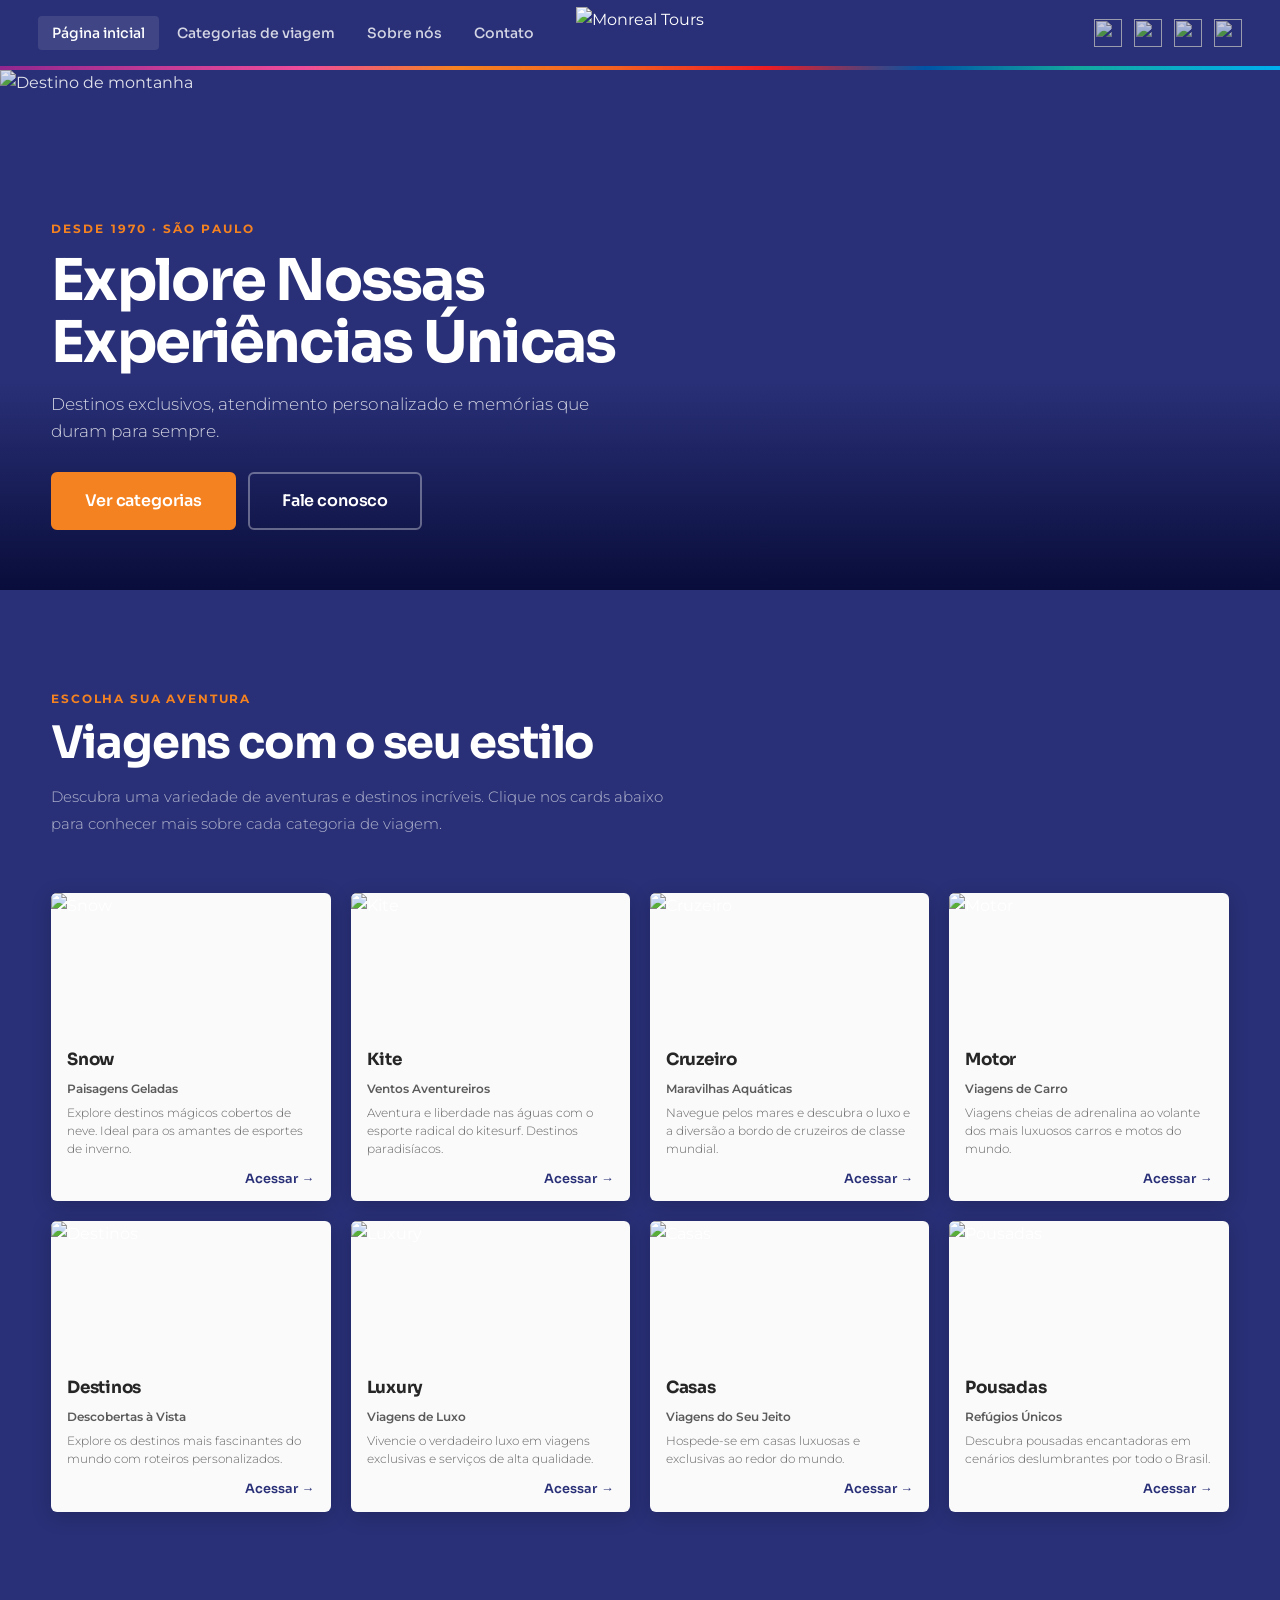
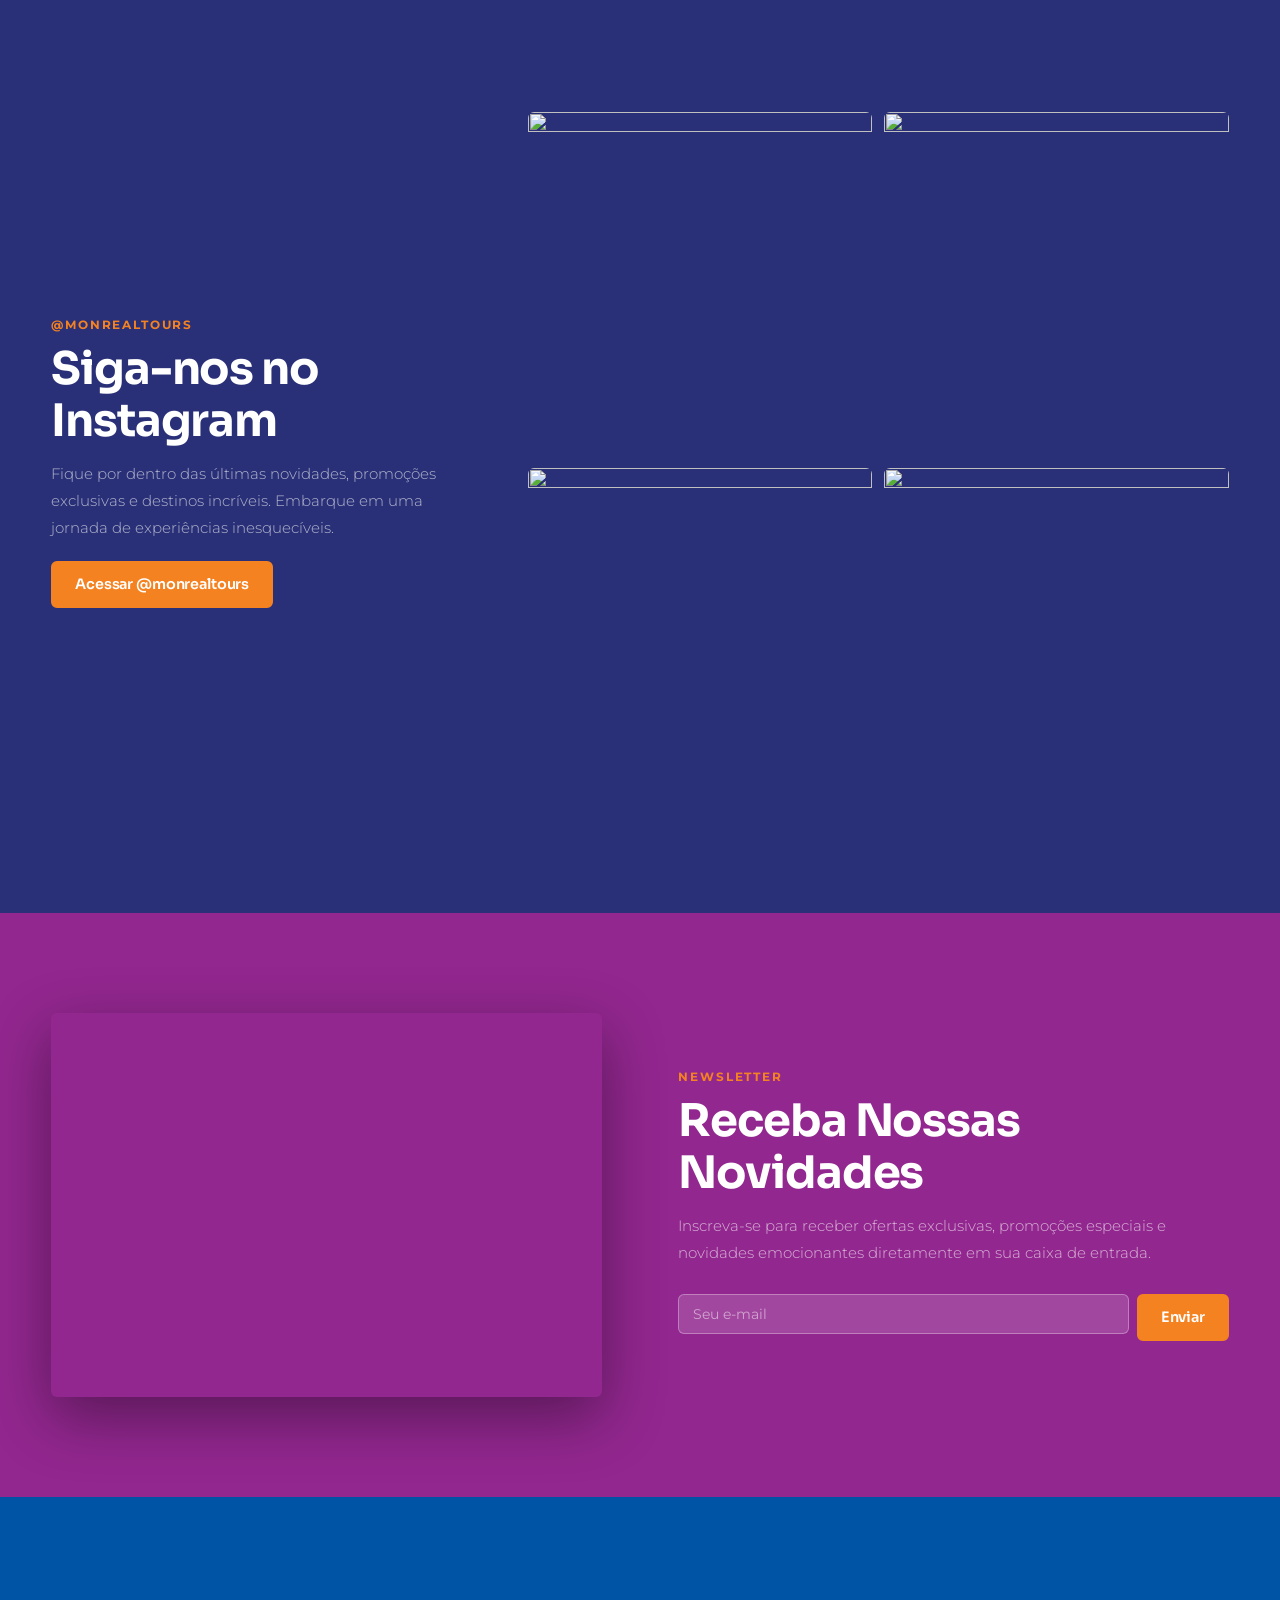
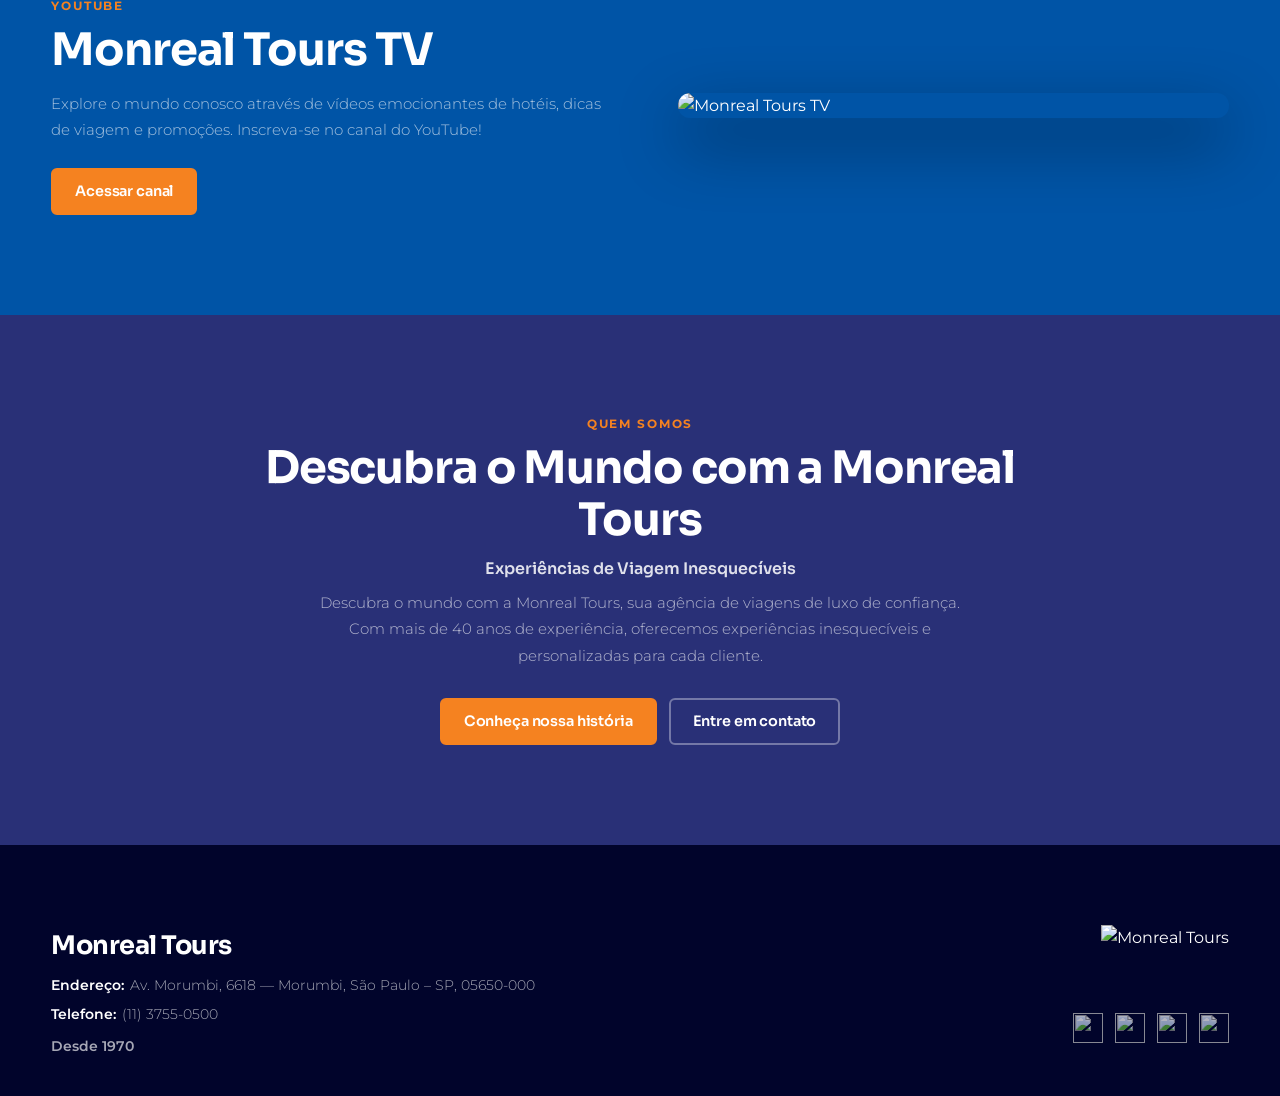
==== commit 95c85280: "Update index.html" ====
--- a/index.html
+++ b/index.html
@@ -198,7 +198,7 @@
   </div>
 </footer>
 
-<script src="assets/js/data.js"></script>
+<script src="data.js"></script>
 <script src="assets/js/main.js"></script>
 <script>
 (function renderHome() {
